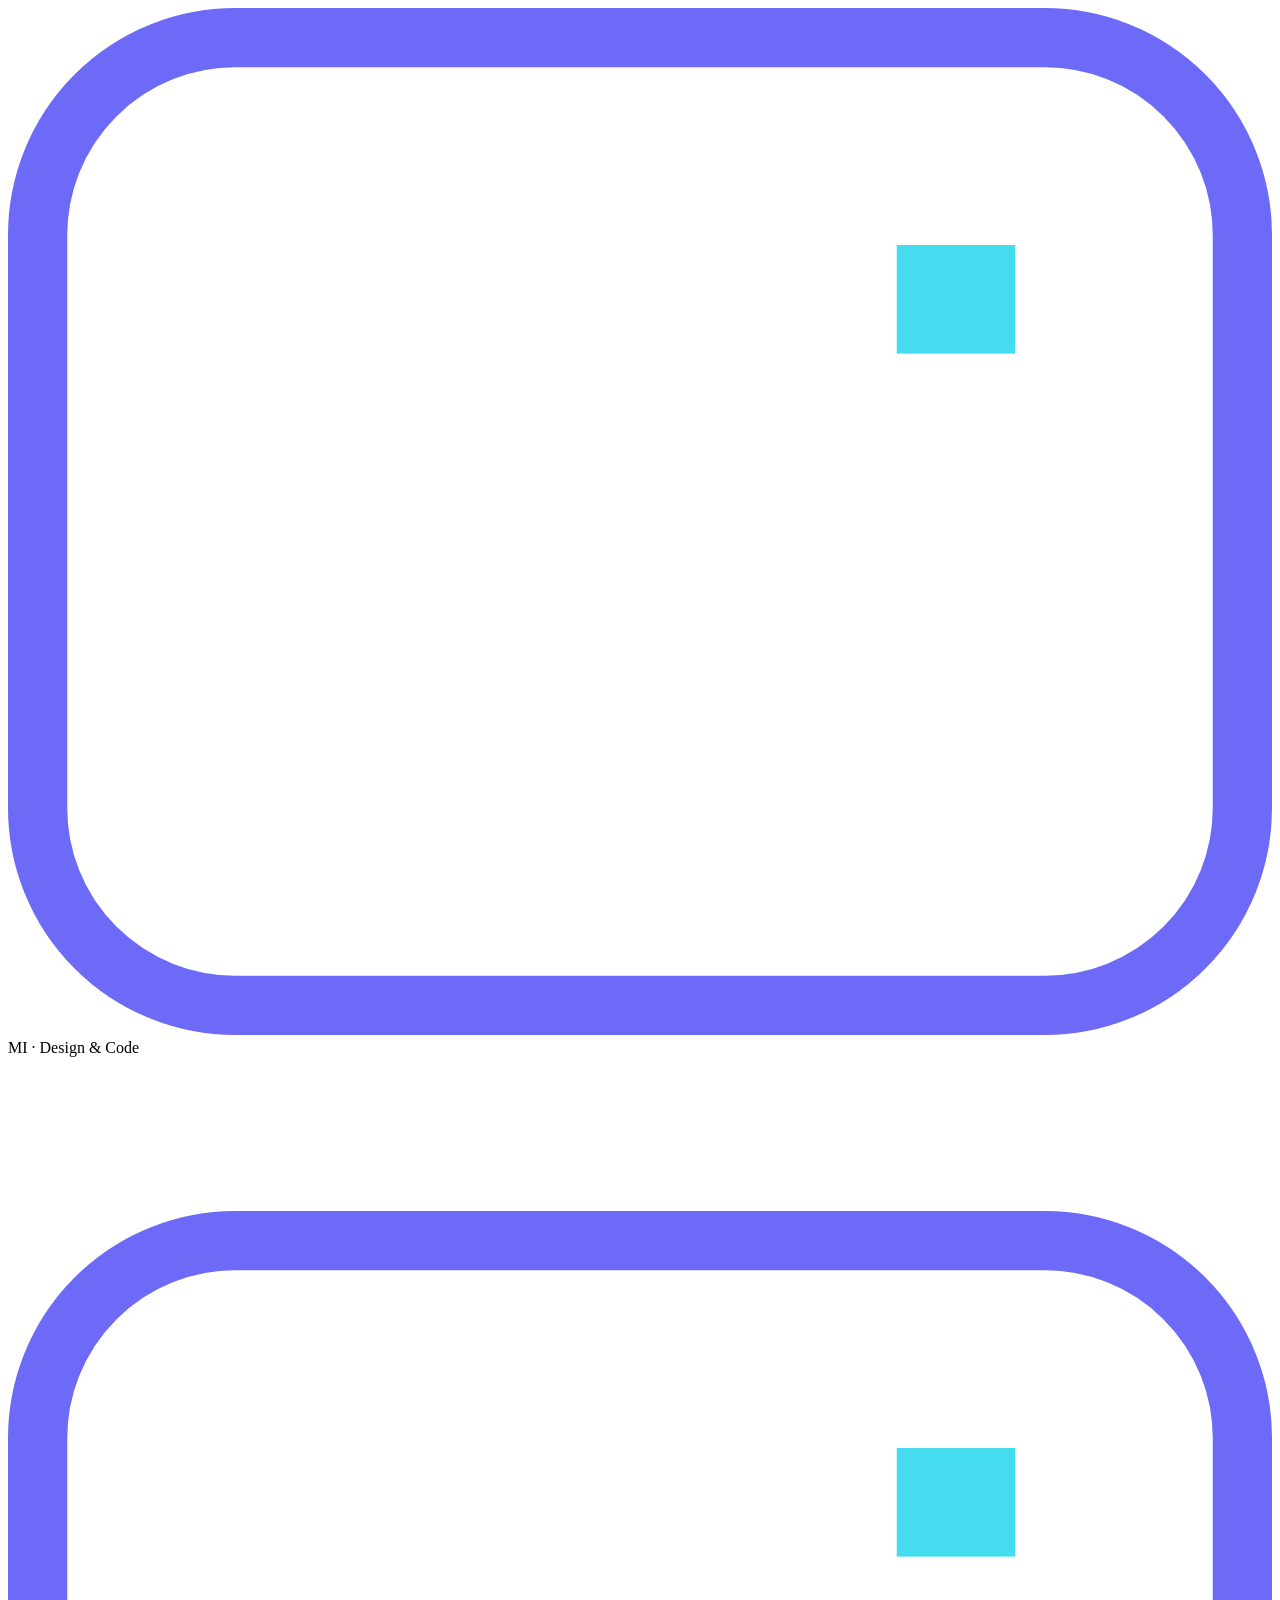
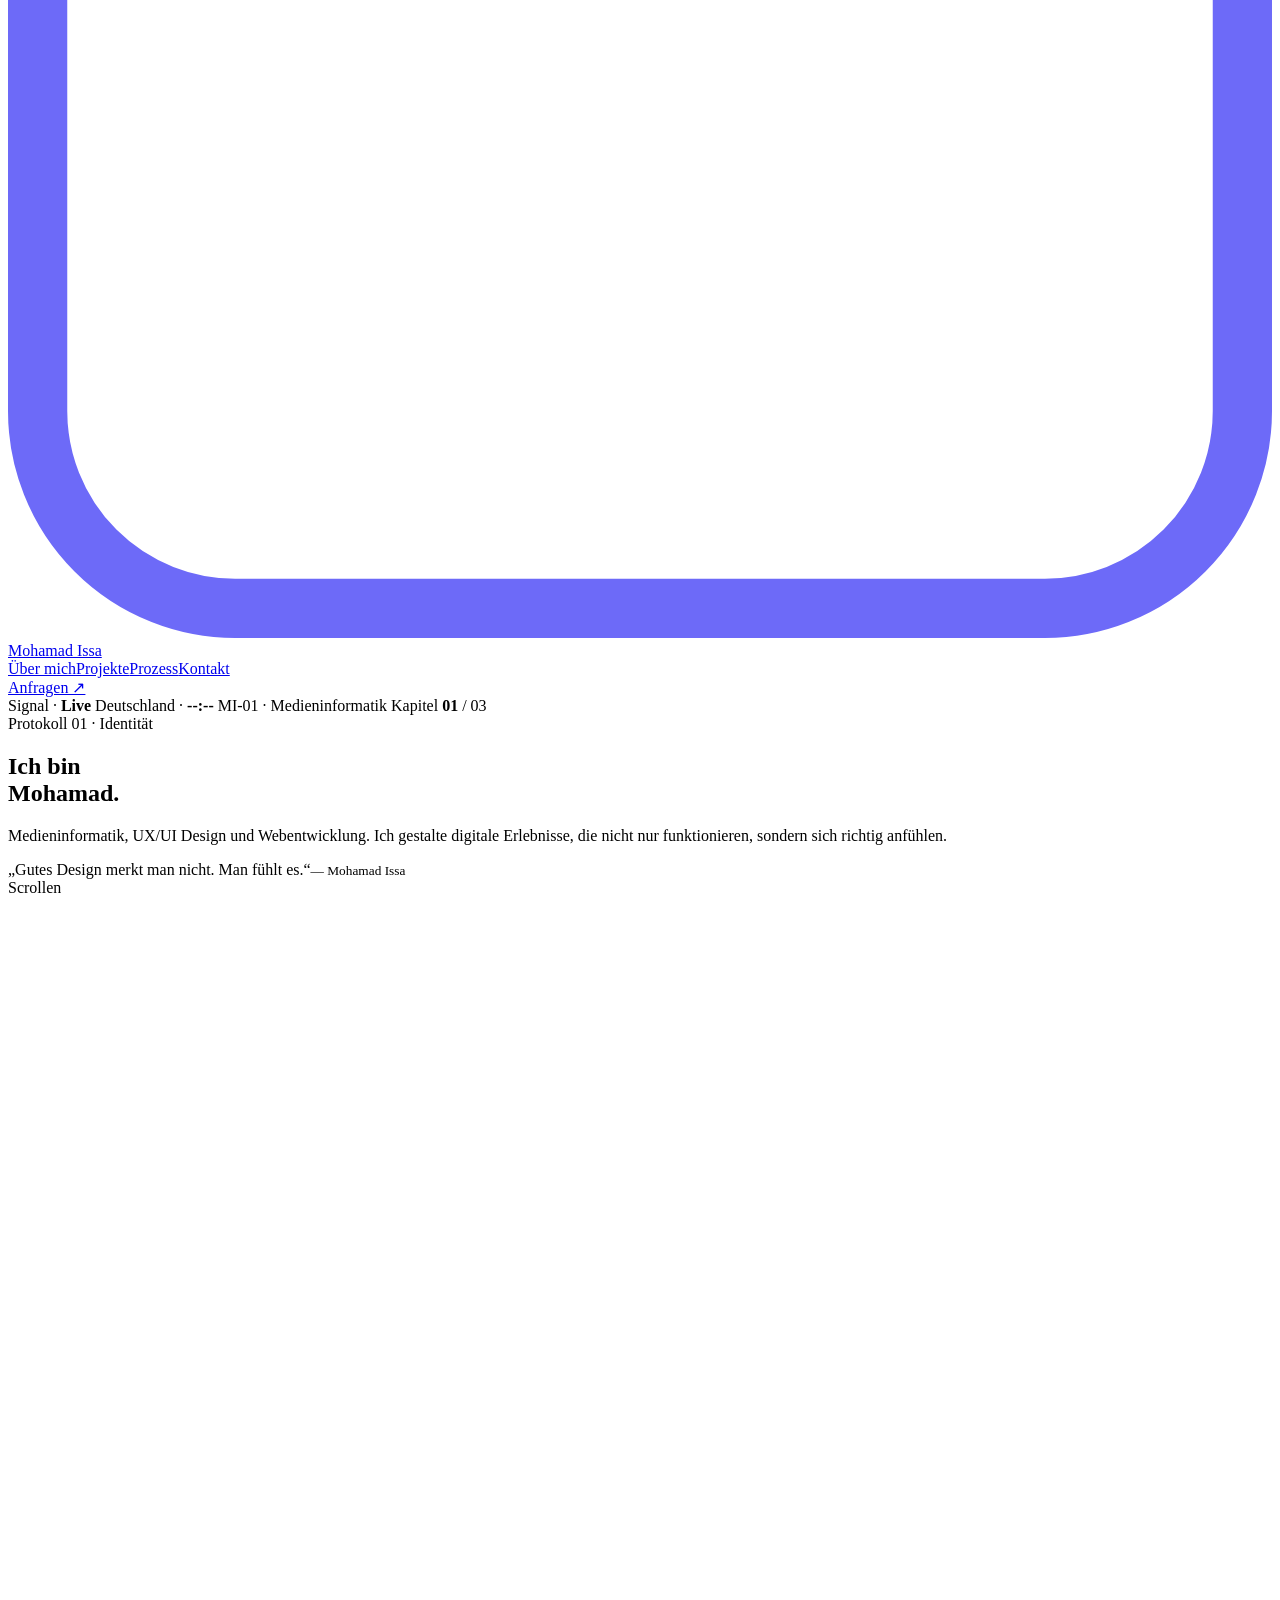
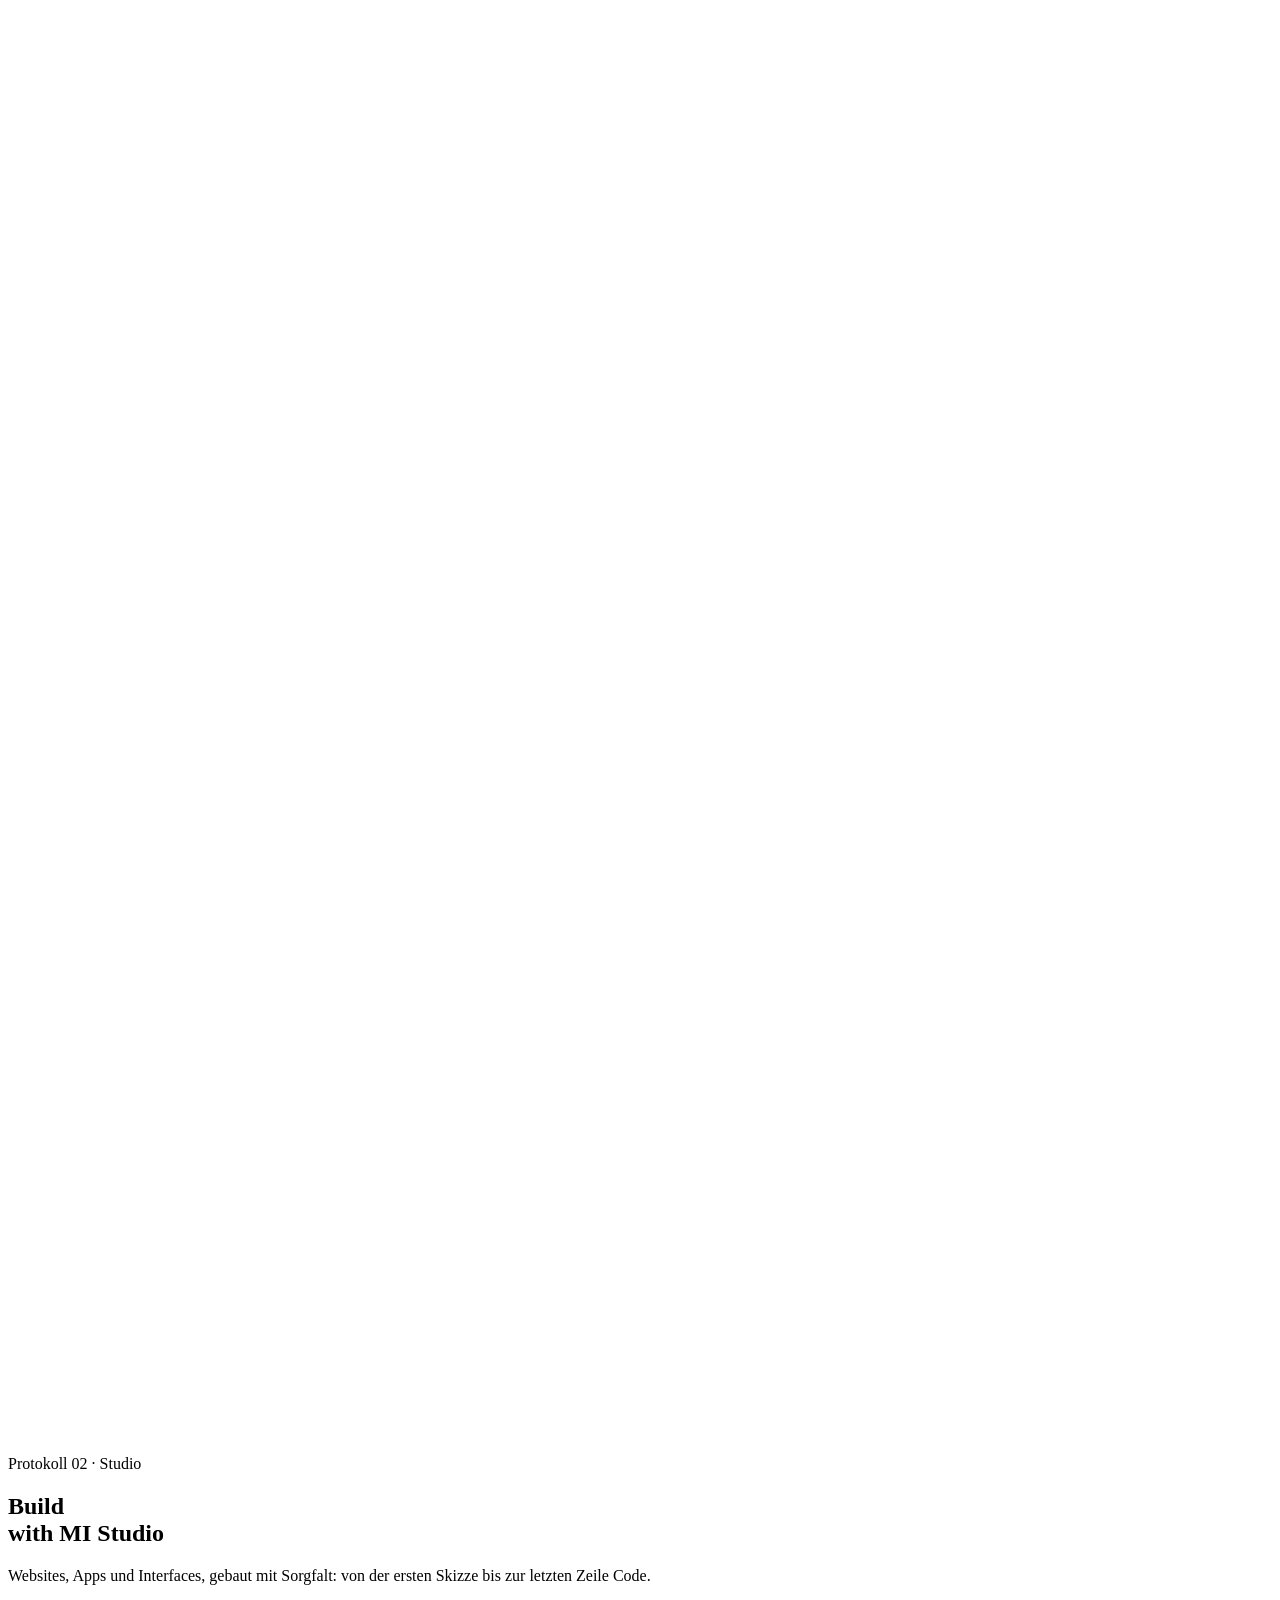
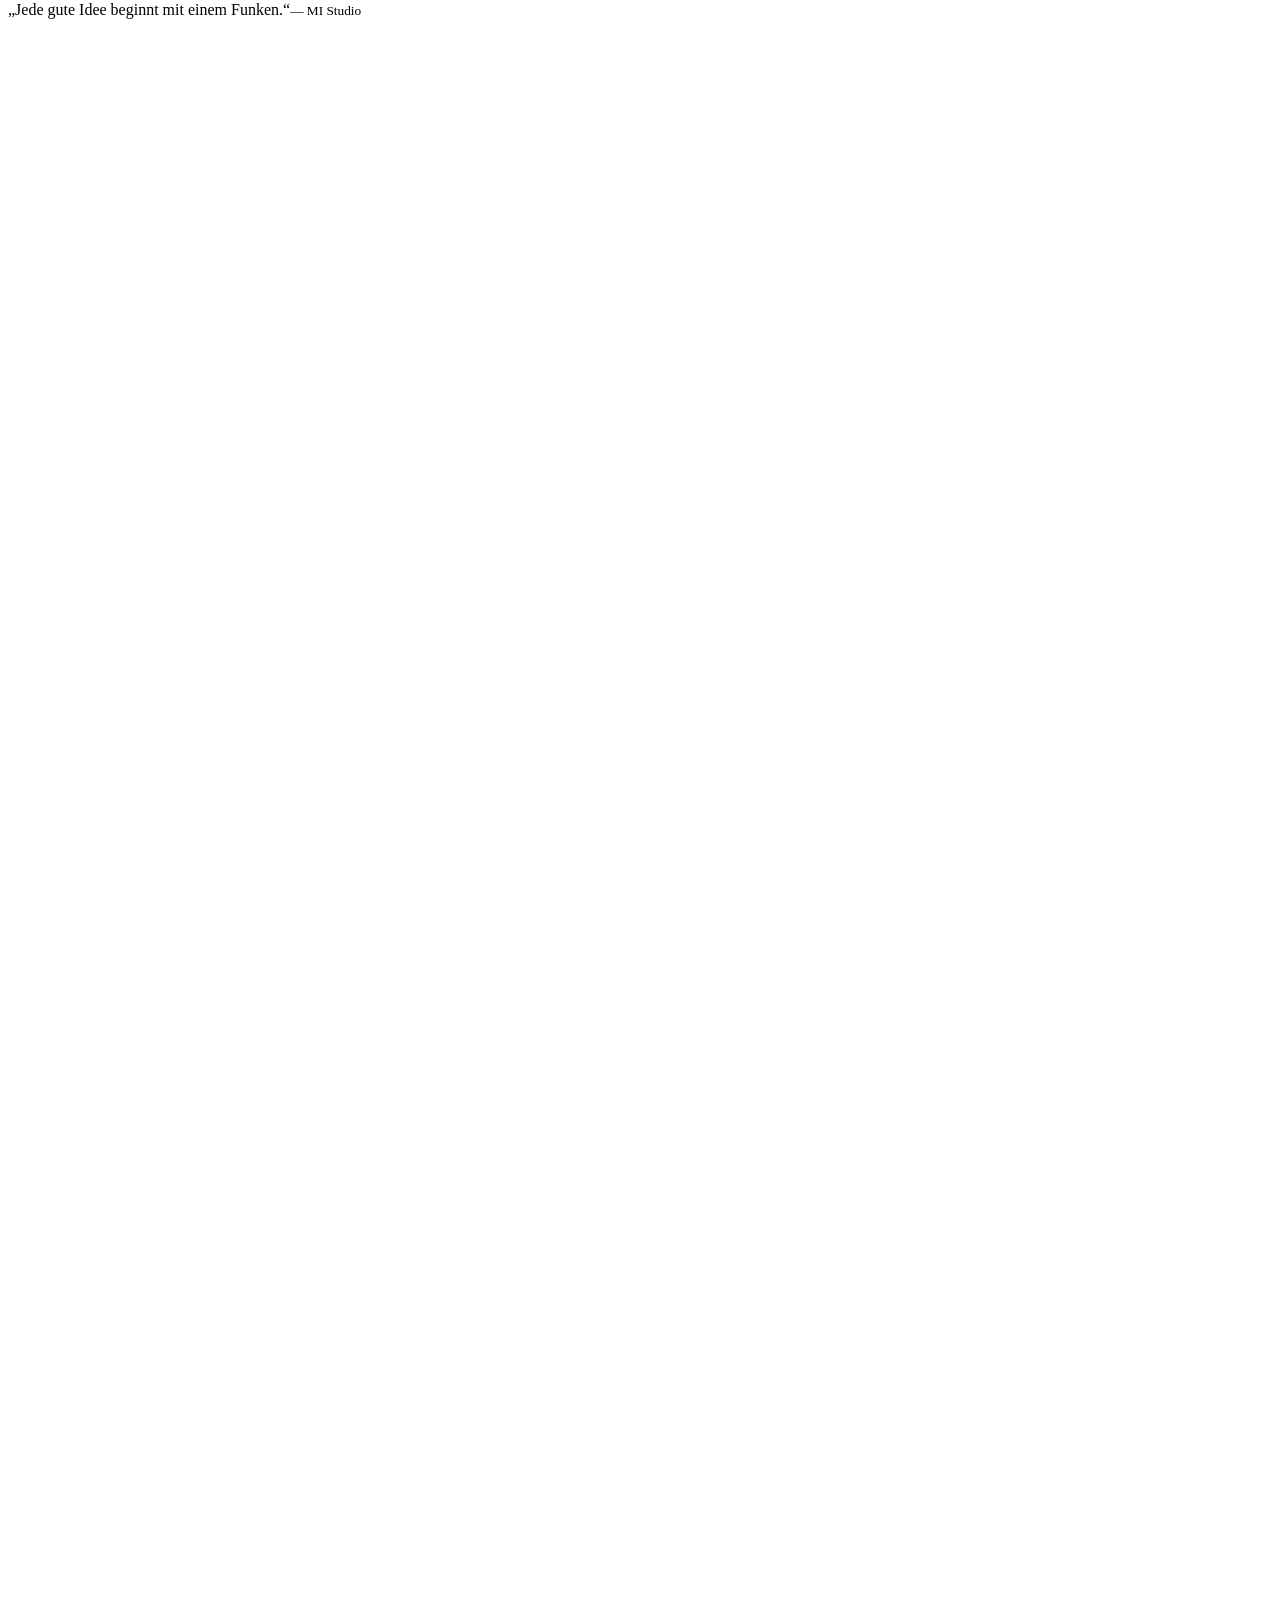
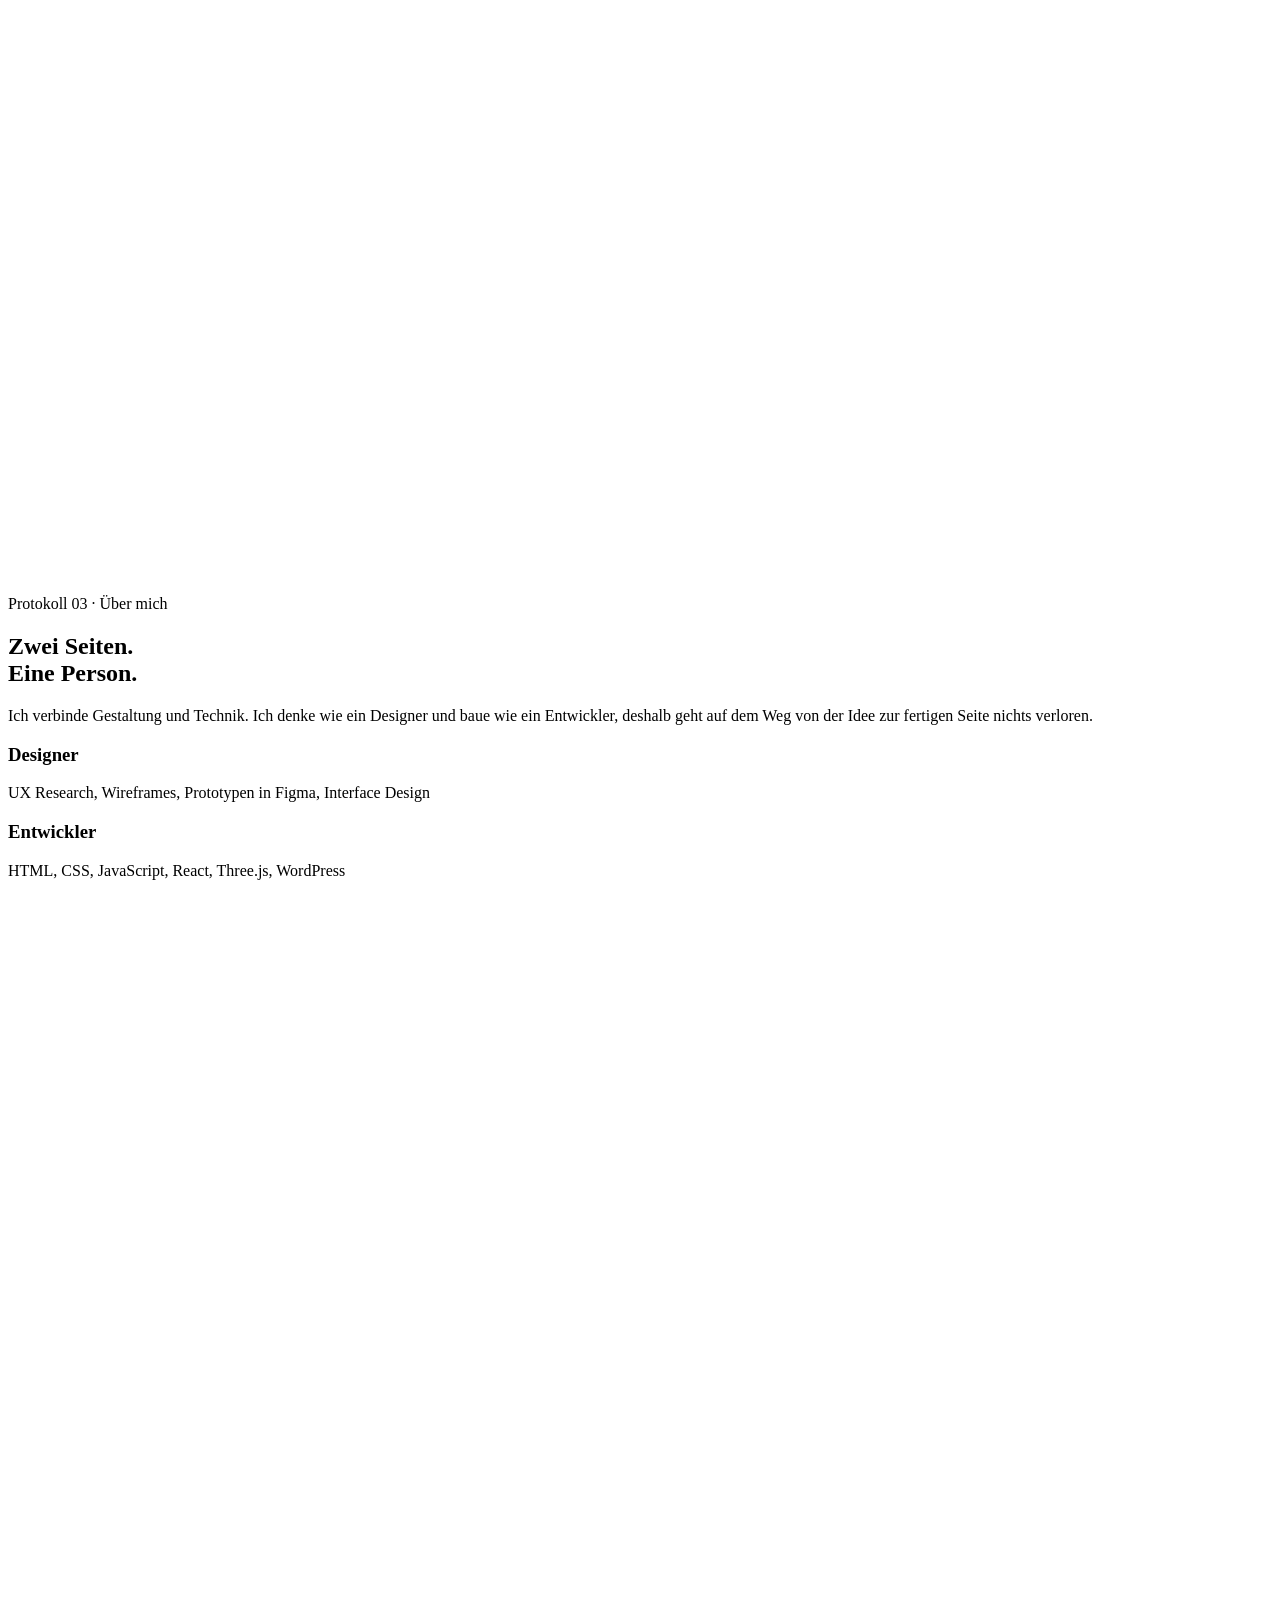
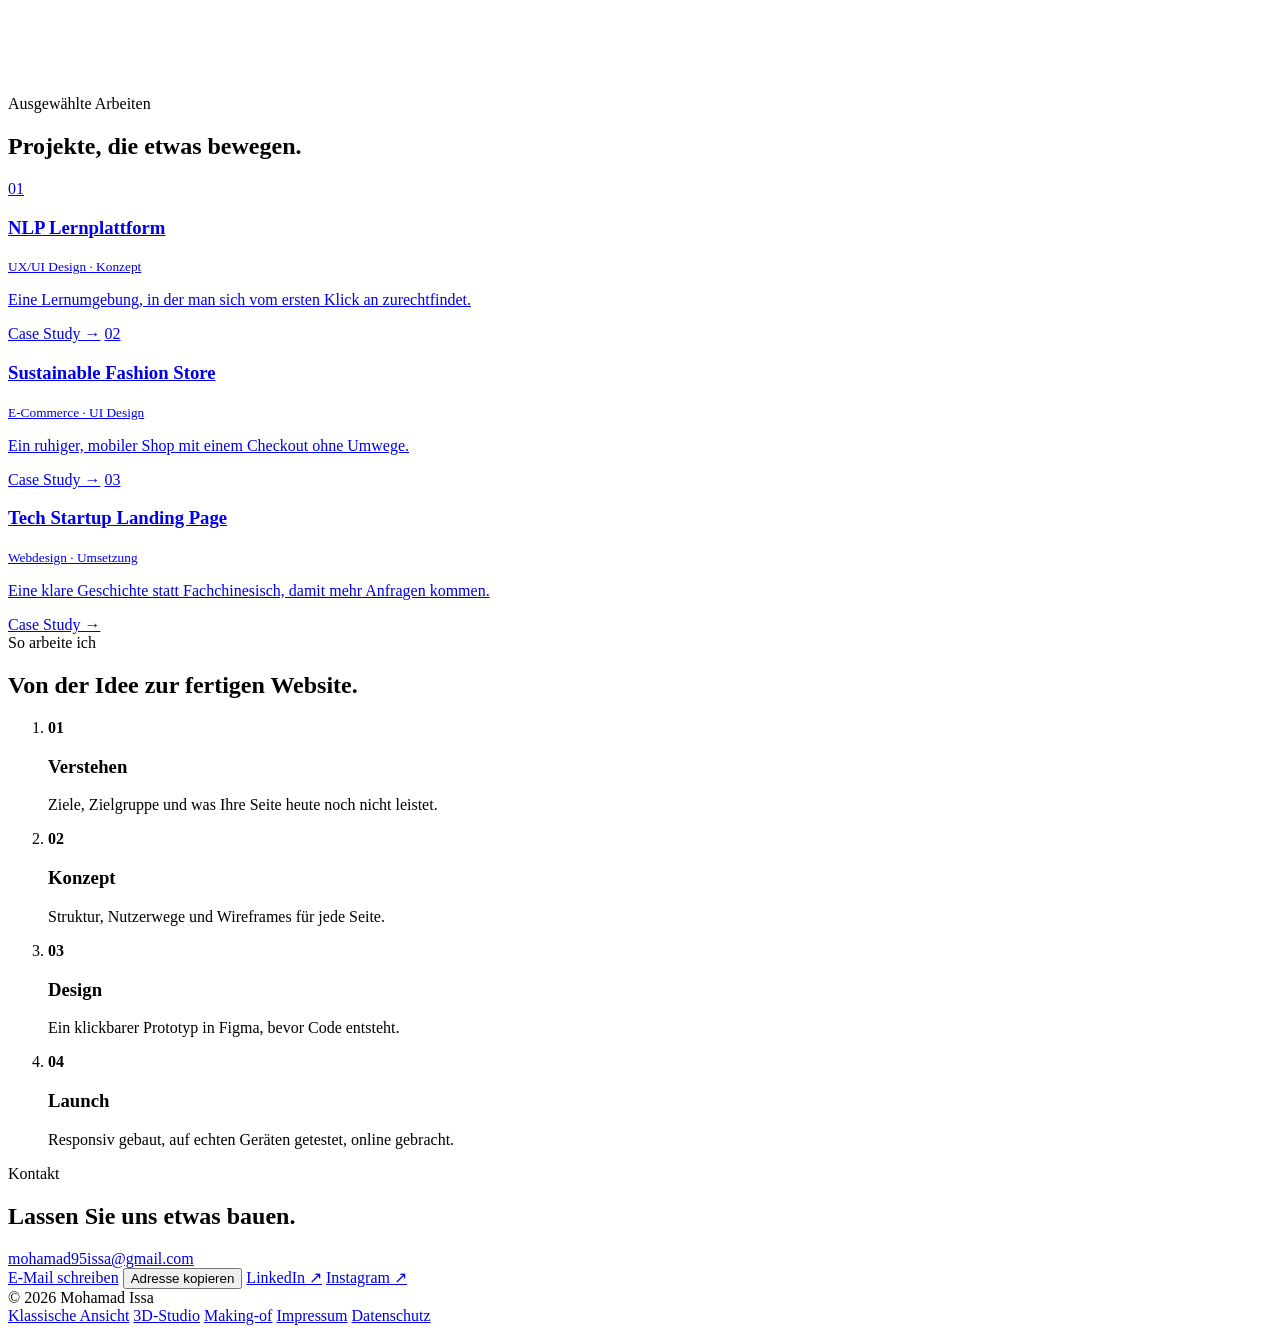
==== index.html @ e55bd5ec "seite neu" ====
<!DOCTYPE html>
<html lang="de">
<head>
    <meta charset="UTF-8">
    <meta name="viewport" content="width=device-width, initial-scale=1.0, viewport-fit=cover">
    <meta name="description" content="Mohamad Issa – Medieninformatik, UX/UI Design und Webentwicklung. Designer und Entwickler in einer Person.">
    <meta property="og:title" content="Mohamad Issa | Design & Code">
    <meta property="og:description" content="Medieninformatik, UX/UI Design und Webentwicklung.">
    <meta property="og:image" content="img/preview.jpg">
    <title>Mohamad Issa | Design & Code</title>
    <link rel="stylesheet" href="fonts/fonts.css">
    <link rel="stylesheet" href="cine.css">
</head>
<body>
<div id="loader" role="status" aria-label="Seite wird geladen">
  <svg viewBox="0 0 64 52" aria-hidden="true"><rect class="ld-f" x="1.5" y="1.5" width="61" height="49" rx="10" fill="none" stroke="#6d6af8" stroke-width="3"/><g class="ld-p"><path d="M12 40V12h6l8 11 8-11h6v28h-6V22l-8 10.5L18 22v18z" fill="#fff"/><rect x="45" y="20" width="6" height="20" fill="#fff"/><rect x="45" y="12" width="6" height="5.5" fill="#45dcf0"/></g></svg>
  <span>MI · Design &amp; Code</span>
</div>

<canvas id="stage" aria-hidden="true"></canvas>
<div class="grain" aria-hidden="true"></div>

<header class="top gutter">
  <a class="brand" href="#start" aria-label="Mohamad Issa, nach oben"><svg viewBox="0 0 64 52" aria-hidden="true"><rect x="1.5" y="1.5" width="61" height="49" rx="10" fill="none" stroke="#6d6af8" stroke-width="3"/><path d="M12 40V12h6l8 11 8-11h6v28h-6V22l-8 10.5L18 22v18z" fill="#fff"/><rect x="45" y="20" width="6" height="20" fill="#fff"/><rect x="45" y="12" width="6" height="5.5" fill="#45dcf0"/></svg><i></i>Mohamad Issa</a>
  <nav aria-label="Hauptnavigation">
    <a href="#dual">Über mich</a><a href="#projekte">Projekte</a><a href="#prozess">Prozess</a><a href="#kontakt">Kontakt</a>
  </nav>
  <a class="cta" href="#kontakt">Anfragen ↗</a>
</header>

<div class="hud" aria-hidden="true">
  <span class="c tl"></span><span class="c tr"></span><span class="c bl"></span><span class="c br"></span>
  <span class="lab l1"><span class="dot"></span>Signal · <b>Live</b></span>
  <span class="lab l2">Deutschland · <b id="clock">--:--</b></span>
  <span class="lab l3">MI-01 · Medieninformatik</span>
  <span class="lab l4">Kapitel <b id="chap">01</b> / 03</span>
  <div class="rail"><i id="railBar"></i></div>
</div>

<main id="start">
  <section class="scene gutter" id="sc1" data-scene="0" style="height:260vh">
    <div class="pin">
      <div class="inner">
        <div class="reveal" data-in="0">
          <div class="kick">Protokoll 01 · Identität</div>
          <h1 class="big">Ich bin<br><span class="acc">Mohamad.</span></h1>
          <p class="sub">Medieninformatik, UX/UI Design und Webentwicklung. Ich gestalte digitale Erlebnisse, die nicht nur funktionieren, sondern sich richtig anfühlen.</p>
        </div>
        <div class="quote reveal" data-in=".35">„Gutes Design merkt man nicht. Man fühlt es.“<small>— Mohamad Issa</small></div>
      </div>
      <div class="hint" id="hint">Scrollen<i></i></div>
    </div>
  </section>

  <section class="scene gutter" id="sc2" data-scene="1" style="height:260vh">
    <div class="pin">
      <div class="inner">
        <div class="reveal" data-in=".15">
          <div class="kick">Protokoll 02 · Studio</div>
          <h2 class="big">Build<br>with <span class="ind">MI&nbsp;Studio</span></h2>
          <p class="sub">Websites, Apps und Interfaces, gebaut mit Sorgfalt: von der ersten Skizze bis zur letzten Zeile Code.</p>
        </div>
        <div class="quote reveal" data-in=".55">„Jede gute Idee beginnt mit einem Funken.“<small>— MI Studio</small></div>
      </div>
    </div>
  </section>

  <section class="scene dual gutter" id="dual" data-scene="2" style="height:300vh">
    <div class="pin">
      <div class="inner">
        <div class="txt reveal" data-in=".1">
          <div class="kick">Protokoll 03 · Über mich</div>
          <h2 class="big">Zwei Seiten.<br><span class="acc">Eine Person.</span></h2>
          <p class="sub">Ich verbinde Gestaltung und Technik. Ich denke wie ein Designer und baue wie ein Entwickler, deshalb geht auf dem Weg von der Idee zur fertigen Seite nichts verloren.</p>
          <div class="sides">
            <div><h3 class="d">Designer</h3><p>UX Research, Wireframes, Prototypen in Figma, Interface Design</p></div>
            <div><h3 class="c">Entwickler</h3><p>HTML, CSS, JavaScript, React, Three.js, WordPress</p></div>
          </div>
        </div>
      </div>
    </div>
  </section>

  <div class="solid gutter">
    <section class="block" id="projekte">
      <div class="label">Ausgewählte Arbeiten</div>
      <h2 class="h2">Projekte, die <span class="acc">etwas bewegen.</span></h2>
      <div class="projects">
        <a class="proj" href="projekte/nlp-lernplattform.html"><span class="n">01</span><div><h3>NLP Lernplattform</h3><small>UX/UI Design · Konzept</small></div><p>Eine Lernumgebung, in der man sich vom ersten Klick an zurechtfindet.</p><span class="go">Case Study →</span></a>
        <a class="proj" href="projekte/fashion-store.html"><span class="n">02</span><div><h3>Sustainable Fashion Store</h3><small>E-Commerce · UI Design</small></div><p>Ein ruhiger, mobiler Shop mit einem Checkout ohne Umwege.</p><span class="go">Case Study →</span></a>
        <a class="proj" href="projekte/startup-landing.html"><span class="n">03</span><div><h3>Tech Startup Landing Page</h3><small>Webdesign · Umsetzung</small></div><p>Eine klare Geschichte statt Fachchinesisch, damit mehr Anfragen kommen.</p><span class="go">Case Study →</span></a>
      </div>
    </section>

    <section class="block" id="prozess" style="padding-top:0">
      <div class="label">So arbeite ich</div>
      <h2 class="h2">Von der Idee zur <span class="acc">fertigen Website.</span></h2>
      <ol class="steps">
        <li><b>01</b><h3>Verstehen</h3><p>Ziele, Zielgruppe und was Ihre Seite heute noch nicht leistet.</p></li>
        <li><b>02</b><h3>Konzept</h3><p>Struktur, Nutzerwege und Wireframes für jede Seite.</p></li>
        <li><b>03</b><h3>Design</h3><p>Ein klickbarer Prototyp in Figma, bevor Code entsteht.</p></li>
        <li><b>04</b><h3>Launch</h3><p>Responsiv gebaut, auf echten Geräten getestet, online gebracht.</p></li>
      </ol>
    </section>

    <section class="block contact" id="kontakt" style="padding-top:0">
      <div class="label">Kontakt</div>
      <h2 class="h2">Lassen Sie uns etwas <span class="acc">bauen.</span></h2>
      <a class="mail" href="mailto:mohamad95issa@gmail.com?subject=Projektanfrage">mohamad95issa@gmail.com</a>
      <div class="btns">
        <a class="btn solid" href="mailto:mohamad95issa@gmail.com?subject=Projektanfrage">E-Mail schreiben</a>
        <button class="btn" type="button" id="copy">Adresse kopieren</button>
        <a class="btn" href="https://linkedin.com/in/mohamad-issa-35660a3a6/" target="_blank" rel="noopener noreferrer">LinkedIn ↗</a>
        <a class="btn" href="https://instagram.com/mudy_iss/" target="_blank" rel="noopener noreferrer">Instagram ↗</a>
      </div>
    </section>

    <footer>
      <span>© 2026 Mohamad Issa</span>
      <nav aria-label="Weitere Seiten">
        <a href="website.html">Klassische Ansicht</a>
        <a href="studio.html">3D-Studio</a>
        <a href="making-of.html">Making-of</a>
        <a href="impressum.html">Impressum</a>
        <a href="datenschutz.html">Datenschutz</a>
      </nav>
    </footer>
  </div>
</main>

<script src="cine.js"></script>
</body>
</html>
---- fonts/fonts.css ----
/* Selbst gehostete Schriften (keine Verbindung zu Google, DSGVO-freundlich) */
@font-face{font-family:'Inter';font-style:normal;font-weight:300;font-display:swap;src:url(inter-latin-300-normal.woff2) format('woff2')}
@font-face{font-family:'Inter';font-style:normal;font-weight:400;font-display:swap;src:url(inter-latin-400-normal.woff2) format('woff2')}
@font-face{font-family:'Inter';font-style:normal;font-weight:500;font-display:swap;src:url(inter-latin-500-normal.woff2) format('woff2')}
@font-face{font-family:'Inter';font-style:normal;font-weight:600;font-display:swap;src:url(inter-latin-600-normal.woff2) format('woff2')}
@font-face{font-family:'Inter';font-style:normal;font-weight:700;font-display:swap;src:url(inter-latin-700-normal.woff2) format('woff2')}
@font-face{font-family:'Inter';font-style:normal;font-weight:800;font-display:swap;src:url(inter-latin-800-normal.woff2) format('woff2')}
@font-face{font-family:'Inter';font-style:normal;font-weight:900;font-display:swap;src:url(inter-latin-900-normal.woff2) format('woff2')}
@font-face{font-family:'Playfair Display';font-style:normal;font-weight:600;font-display:swap;src:url(playfair-display-latin-600-normal.woff2) format('woff2')}
@font-face{font-family:'Playfair Display';font-style:normal;font-weight:700;font-display:swap;src:url(playfair-display-latin-700-normal.woff2) format('woff2')}
@font-face{font-family:'Playfair Display';font-style:normal;font-weight:800;font-display:swap;src:url(playfair-display-latin-800-normal.woff2) format('woff2')}
@font-face{font-family:'Playfair Display';font-style:normal;font-weight:900;font-display:swap;src:url(playfair-display-latin-900-normal.woff2) format('woff2')}
@font-face{font-family:'Space Grotesk';font-style:normal;font-weight:300;font-display:swap;src:url(space-grotesk-latin-300-normal.woff2) format('woff2')}
@font-face{font-family:'Space Grotesk';font-style:normal;font-weight:400;font-display:swap;src:url(space-grotesk-latin-400-normal.woff2) format('woff2')}
@font-face{font-family:'Space Grotesk';font-style:normal;font-weight:500;font-display:swap;src:url(space-grotesk-latin-500-normal.woff2) format('woff2')}
@font-face{font-family:'Space Grotesk';font-style:normal;font-weight:600;font-display:swap;src:url(space-grotesk-latin-600-normal.woff2) format('woff2')}
@font-face{font-family:'Space Grotesk';font-style:normal;font-weight:700;font-display:swap;src:url(space-grotesk-latin-700-normal.woff2) format('woff2')}
@font-face{font-family:'Figtree';font-style:normal;font-weight:400;font-display:swap;src:url(figtree-latin-400-normal.woff2) format('woff2')}
@font-face{font-family:'Figtree';font-style:normal;font-weight:500;font-display:swap;src:url(figtree-latin-500-normal.woff2) format('woff2')}
@font-face{font-family:'Figtree';font-style:normal;font-weight:600;font-display:swap;src:url(figtree-latin-600-normal.woff2) format('woff2')}
@font-face{font-family:'Figtree';font-style:normal;font-weight:700;font-display:swap;src:url(figtree-latin-700-normal.woff2) format('woff2')}
@font-face{font-family:'JetBrains Mono';font-style:normal;font-weight:400;font-display:swap;src:url(jetbrains-mono-latin-400-normal.woff2) format('woff2')}
@font-face{font-family:'JetBrains Mono';font-style:normal;font-weight:500;font-display:swap;src:url(jetbrains-mono-latin-500-normal.woff2) format('woff2')}
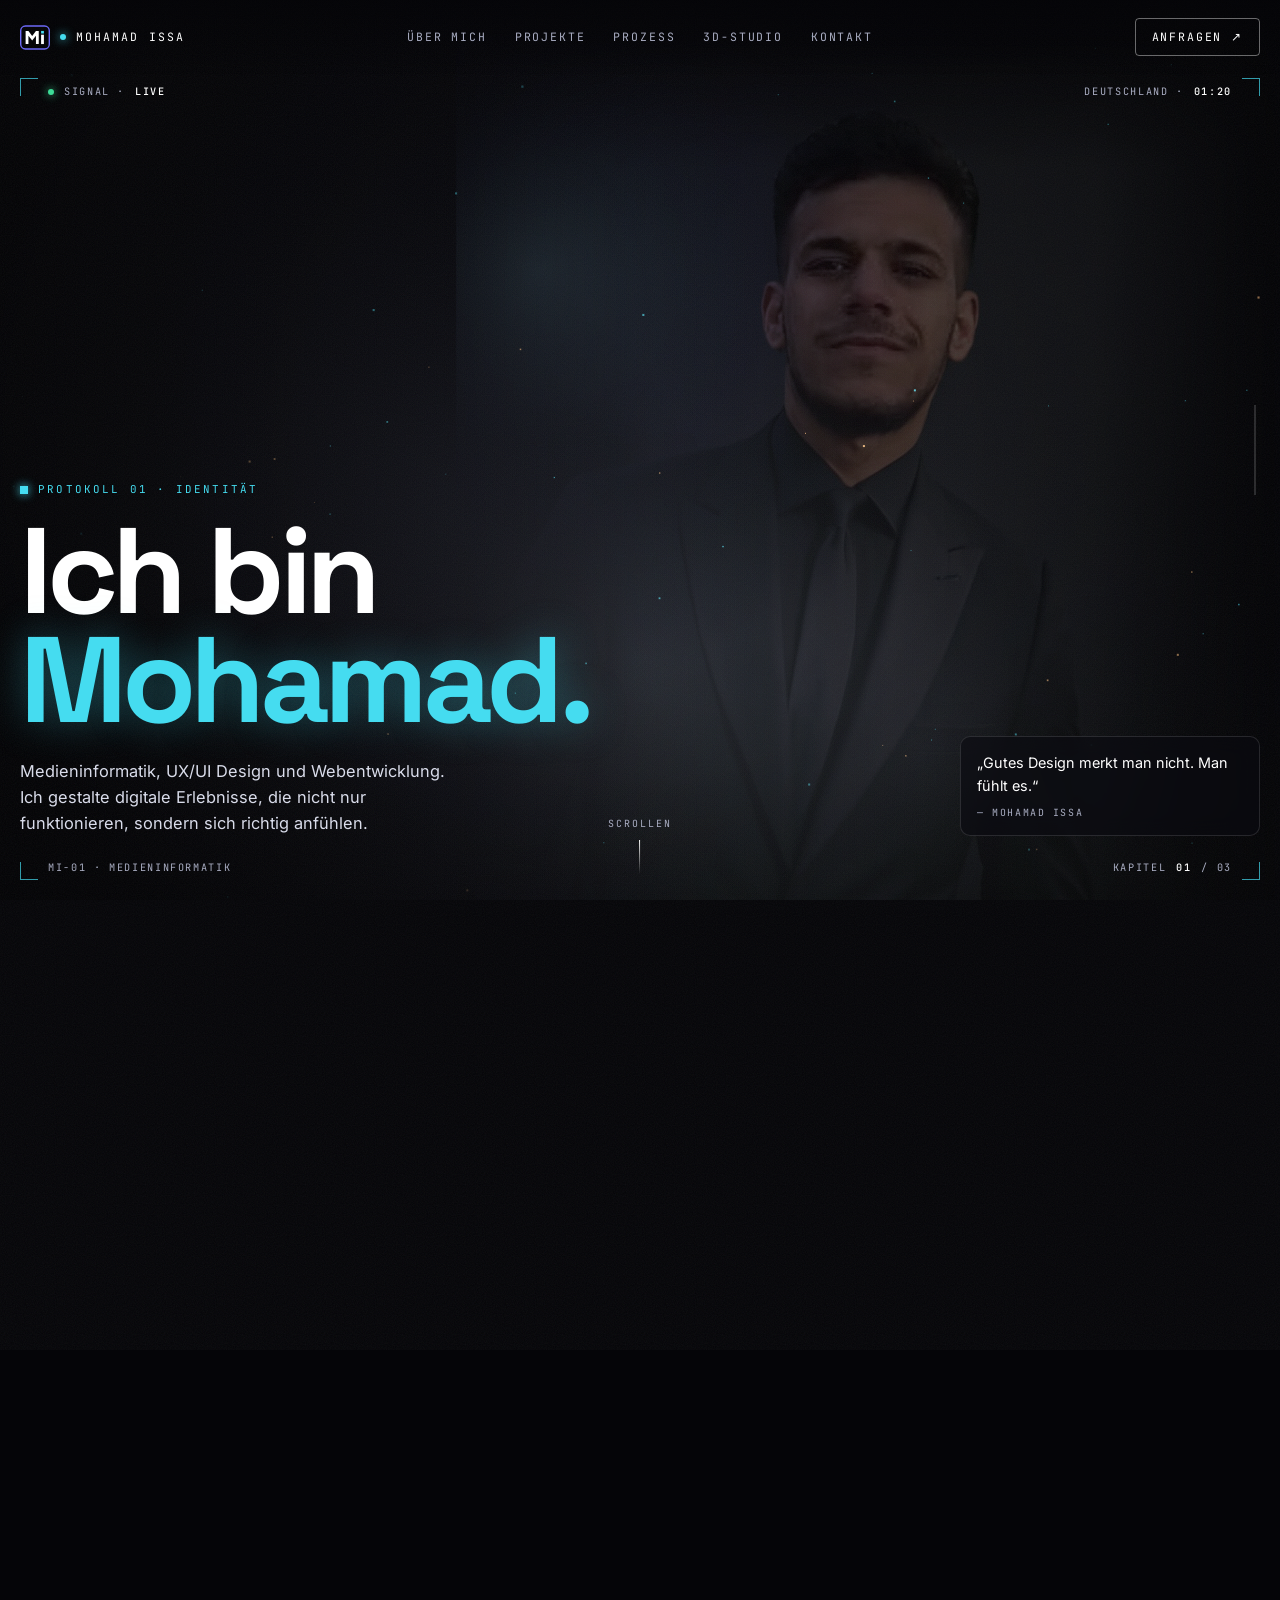
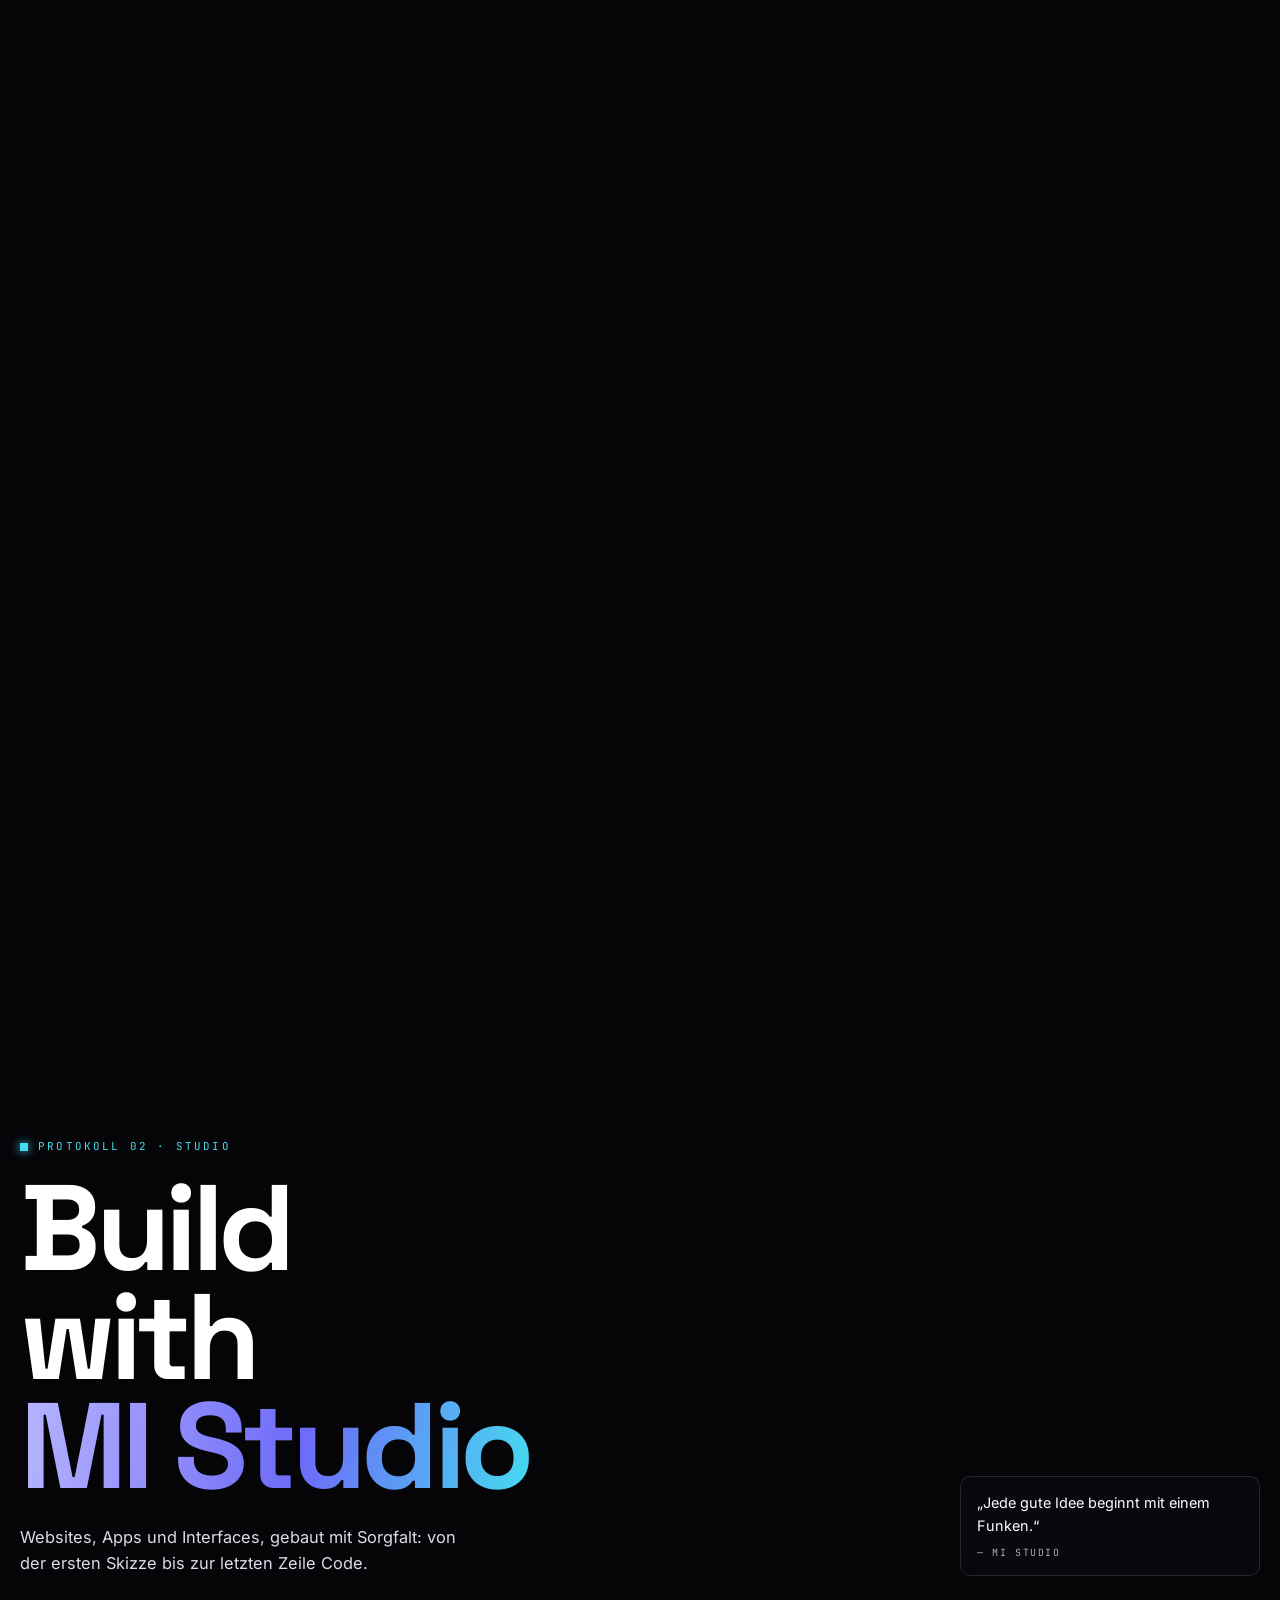
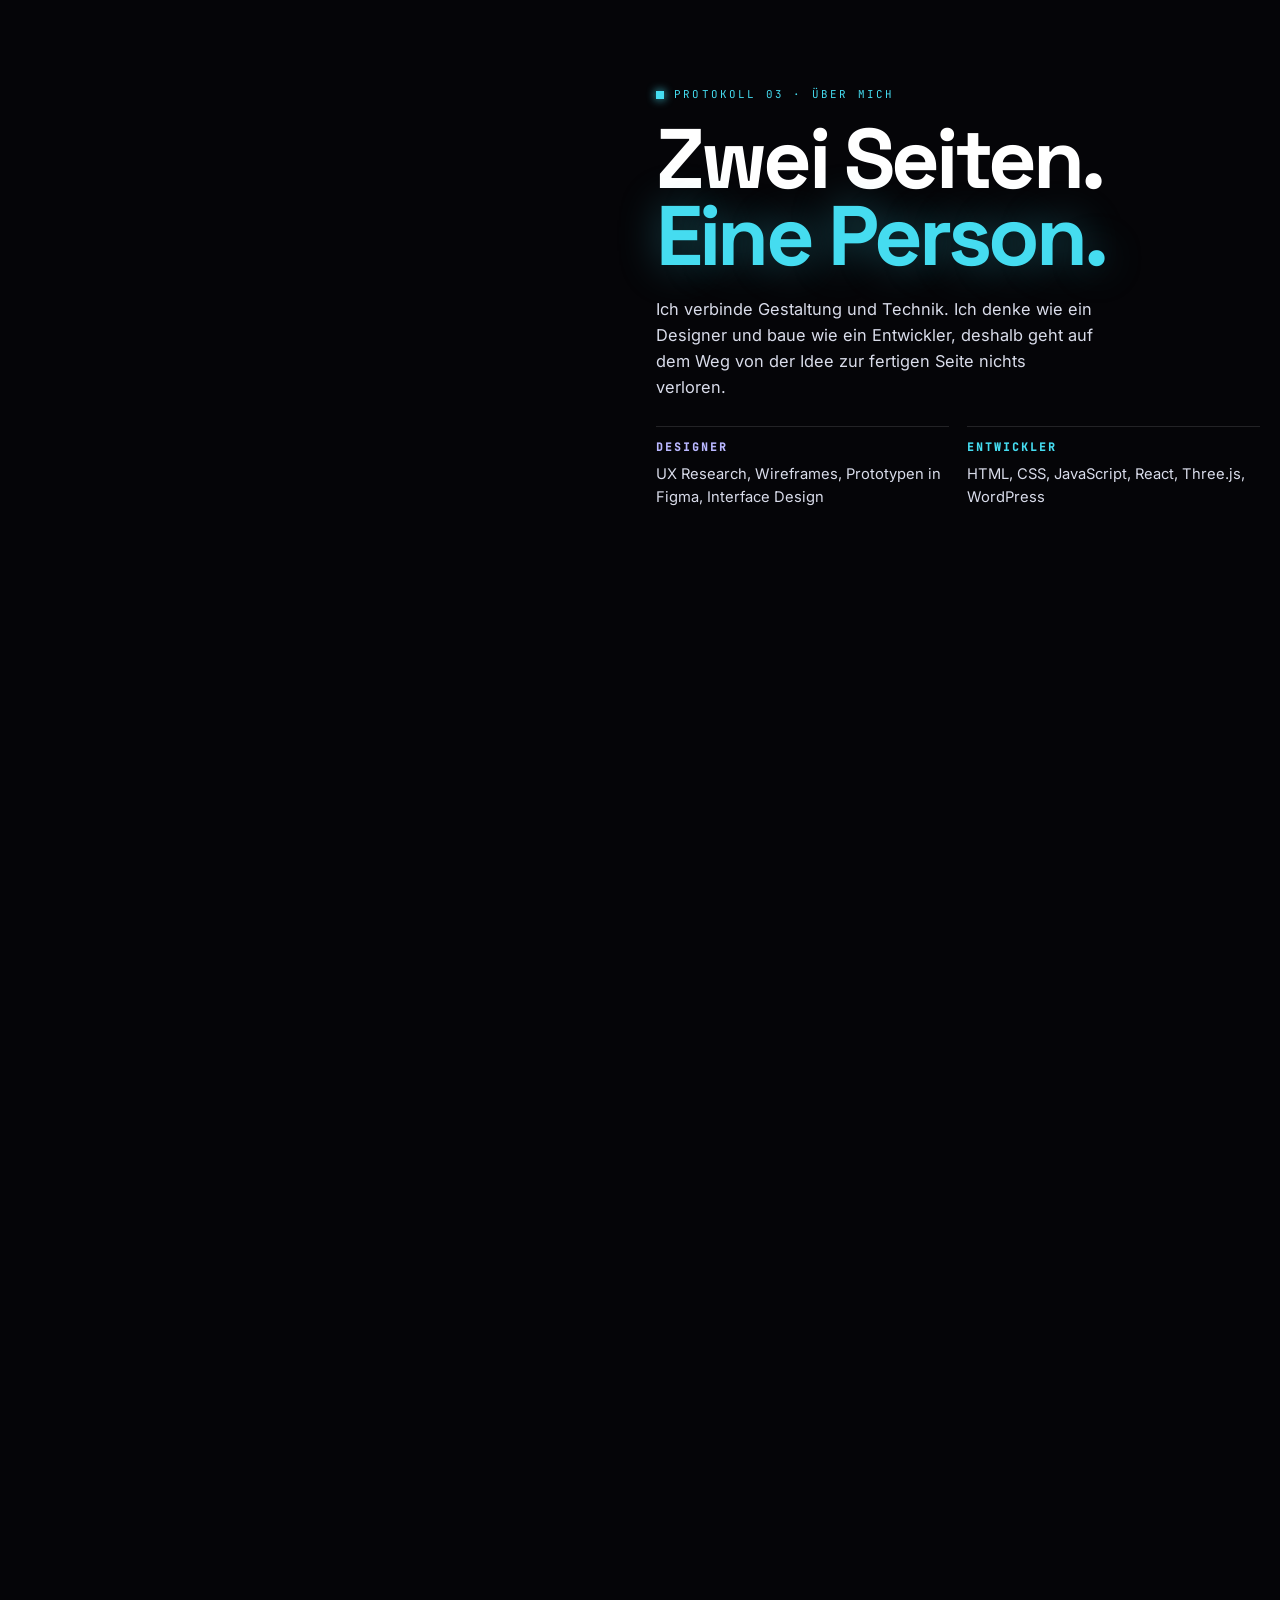
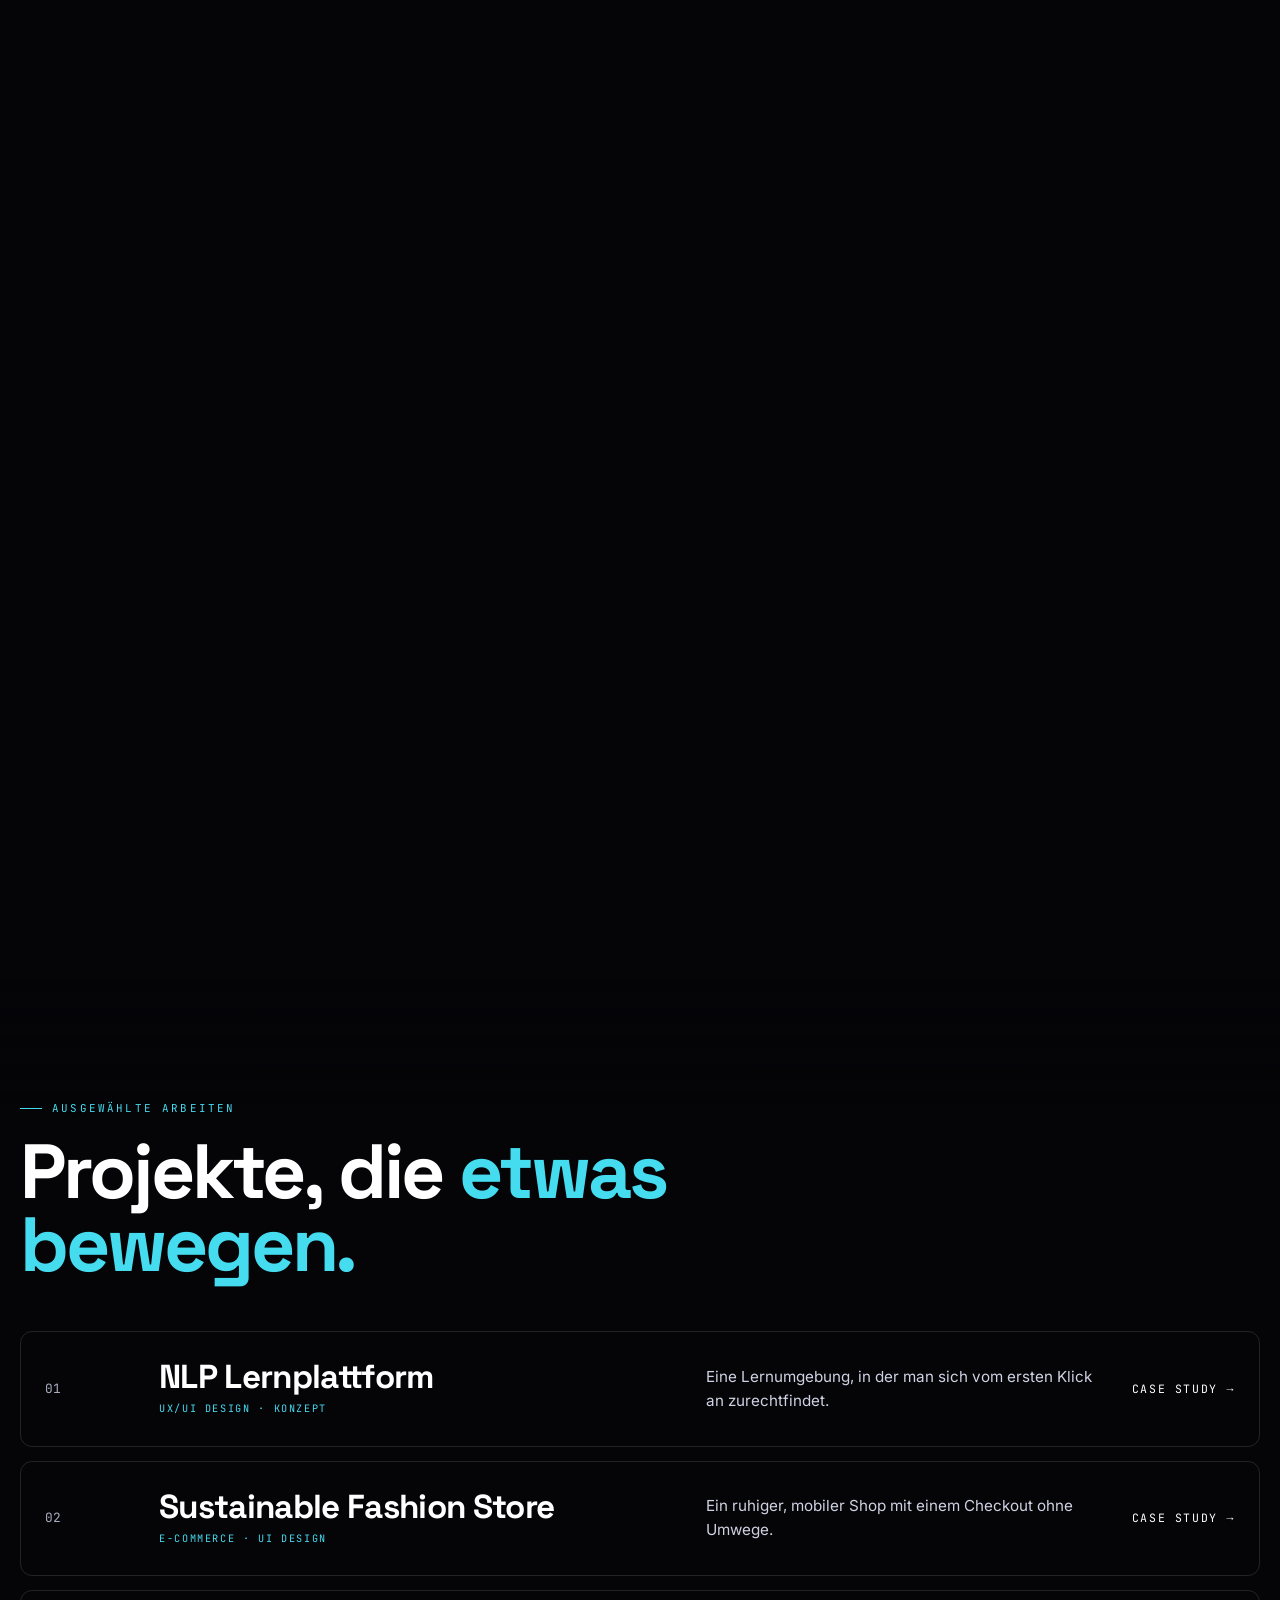
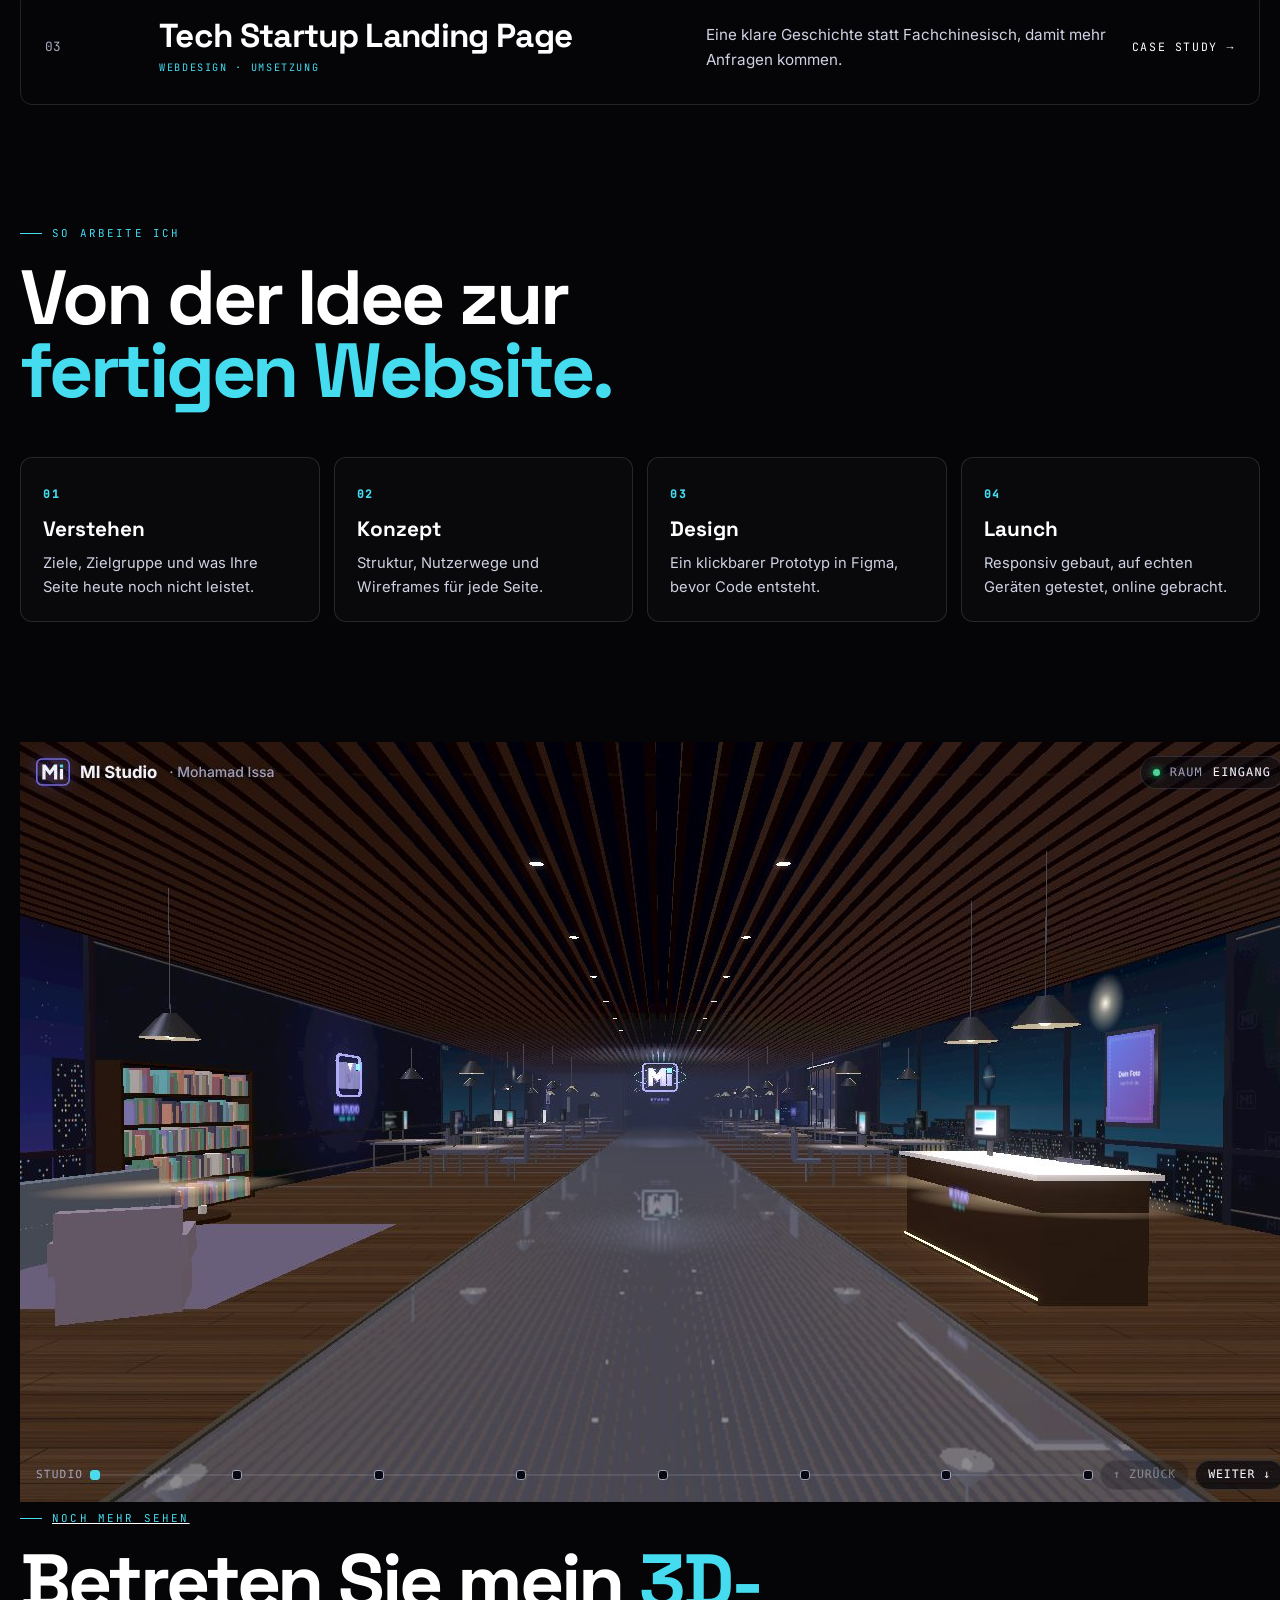
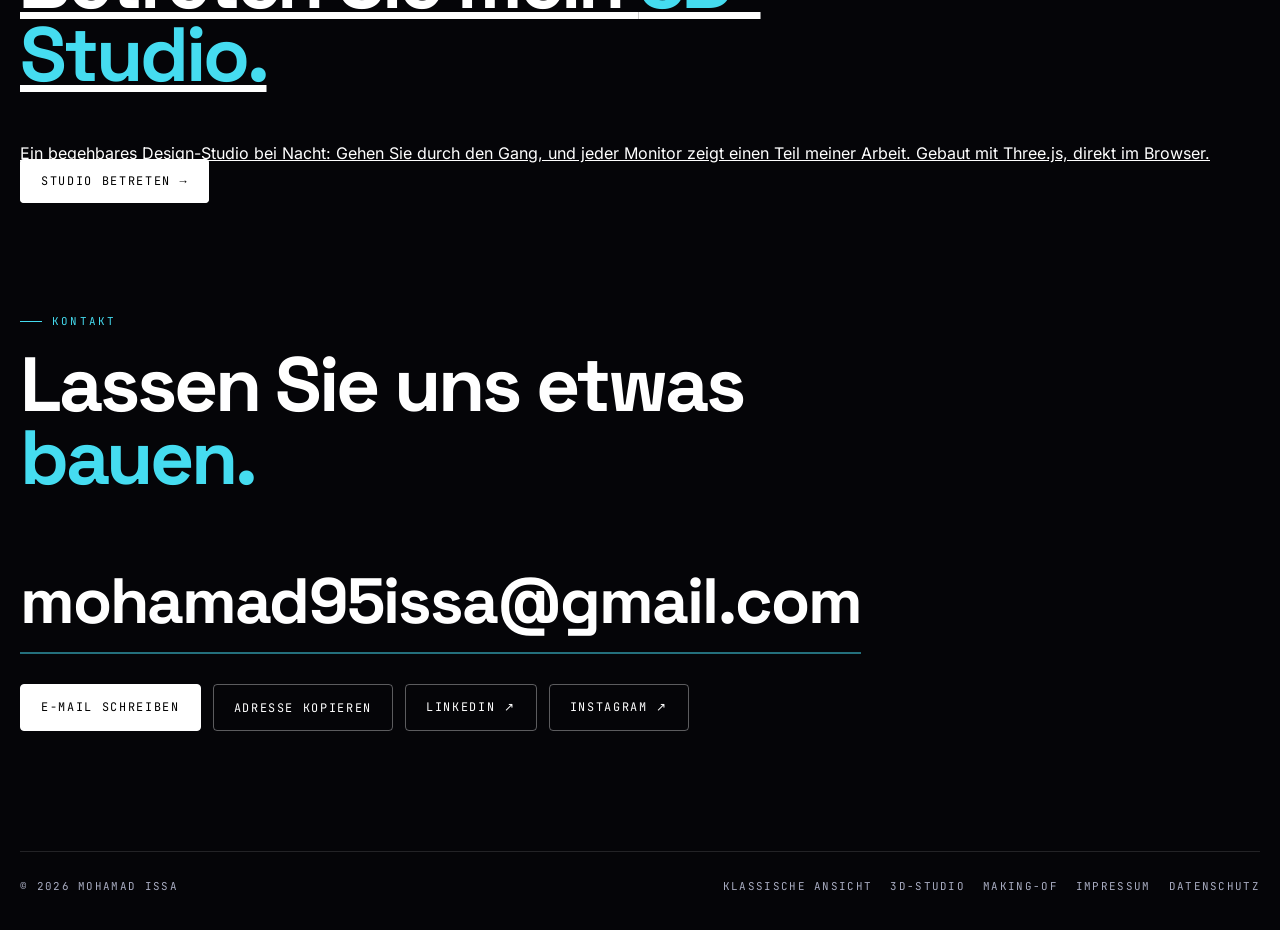
==== commit dfecfdac: "link" ====
--- a/index.html
+++ b/index.html
@@ -23,7 +23,7 @@
 <header class="top gutter">
   <a class="brand" href="#start" aria-label="Mohamad Issa, nach oben"><svg viewBox="0 0 64 52" aria-hidden="true"><rect x="1.5" y="1.5" width="61" height="49" rx="10" fill="none" stroke="#6d6af8" stroke-width="3"/><path d="M12 40V12h6l8 11 8-11h6v28h-6V22l-8 10.5L18 22v18z" fill="#fff"/><rect x="45" y="20" width="6" height="20" fill="#fff"/><rect x="45" y="12" width="6" height="5.5" fill="#45dcf0"/></svg><i></i>Mohamad Issa</a>
   <nav aria-label="Hauptnavigation">
-    <a href="#dual">Über mich</a><a href="#projekte">Projekte</a><a href="#prozess">Prozess</a><a href="#kontakt">Kontakt</a>
+    <a href="#dual">Über mich</a><a href="#projekte">Projekte</a><a href="#prozess">Prozess</a><a href="#studio">3D-Studio</a><a href="#kontakt">Kontakt</a>
   </nav>
   <a class="cta" href="#kontakt">Anfragen ↗</a>
 </header>
@@ -103,6 +103,18 @@
       </ol>
     </section>
 
+    <section class="block" id="studio" style="padding-top:0">
+      <a class="studio-card" href="studio.html">
+        <img src="img/studio-preview.jpg" alt="Blick in das 3D-Studio von Mohamad Issa: ein nächtliches Büro mit Monitoren und dem leuchtenden MI-Logo" loading="lazy">
+        <div class="studio-txt">
+          <div class="label">Noch mehr sehen</div>
+          <h2 class="h2">Betreten Sie mein <span class="acc">3D-Studio.</span></h2>
+          <p>Ein begehbares Design-Studio bei Nacht: Gehen Sie durch den Gang, und jeder Monitor zeigt einen Teil meiner Arbeit. Gebaut mit Three.js, direkt im Browser.</p>
+          <span class="btn solid">Studio betreten →</span>
+        </div>
+      </a>
+    </section>
+
     <section class="block contact" id="kontakt" style="padding-top:0">
       <div class="label">Kontakt</div>
       <h2 class="h2">Lassen Sie uns etwas <span class="acc">bauen.</span></h2>
--- a/cine.css
+++ b/cine.css
@@ -0,0 +1,148 @@
+/* MI — Cinematic. Dark cinematic portfolio with a fixed canvas stage and scroll-driven scenes.
+   Brand: indigo + cyan from the MI logo, white type, HUD details in mono. */
+:root{
+  --black:#050508;
+  --ink:#0b0c12;
+  --fg:#ffffff;
+  --muted:#a9adc2;
+  --line:rgba(255,255,255,.12);
+  --indigo:#6d6af8;
+  --cyan:#45dcf0;
+  --display:'Space Grotesk',system-ui,-apple-system,sans-serif;
+  --body:'Inter',system-ui,-apple-system,sans-serif;
+  --mono:'JetBrains Mono',ui-monospace,Menlo,monospace;
+  color-scheme:dark;
+}
+*{box-sizing:border-box;margin:0;padding:0}
+html{scroll-behavior:auto}
+body{background:var(--black);color:var(--fg);font-family:var(--body);font-size:16px;line-height:1.6;overflow-x:hidden;-webkit-font-smoothing:antialiased}
+body::before{content:"";position:fixed;inset:0 0 auto;height:env(safe-area-inset-top,0px);z-index:60;background:var(--black)}
+a{color:inherit}
+a:focus-visible,button:focus-visible{outline:2px solid var(--cyan);outline-offset:3px;border-radius:4px}
+.gutter{padding-left:max(20px,env(safe-area-inset-left,0px));padding-right:max(20px,env(safe-area-inset-right,0px))}
+
+/* stage */
+#stage{position:fixed;inset:0;width:100%;height:100%;display:block;z-index:0}
+.grain{position:fixed;inset:-50%;z-index:1;pointer-events:none;opacity:.06;
+  background-image:url("data:image/svg+xml,%3Csvg xmlns='http://www.w3.org/2000/svg' width='160' height='160'%3E%3Cfilter id='n'%3E%3CfeTurbulence type='fractalNoise' baseFrequency='.9' numOctaves='3' stitchTiles='stitch'/%3E%3C/filter%3E%3Crect width='100%25' height='100%25' filter='url(%23n)'/%3E%3C/svg%3E");
+  animation:grain 1.2s steps(6) infinite}
+@keyframes grain{0%{transform:translate(0,0)}33%{transform:translate(-3%,2%)}66%{transform:translate(2%,-2%)}100%{transform:translate(0,0)}}
+
+/* header */
+.top{position:fixed;top:env(safe-area-inset-top,0px);left:0;right:0;z-index:40;display:grid;grid-template-columns:1fr auto 1fr;align-items:center;gap:16px;padding-block:18px;
+  background:linear-gradient(rgba(5,5,8,.75),rgba(5,5,8,0))}
+.brand{display:flex;align-items:center;gap:10px;font-family:var(--mono);font-size:.72rem;letter-spacing:.18em;text-transform:uppercase;text-decoration:none;color:var(--fg)}
+.brand svg{width:30px;height:25px}
+.brand i{width:6px;height:6px;border-radius:50%;background:var(--cyan);box-shadow:0 0 10px var(--cyan);font-style:normal}
+.top nav{display:flex;gap:28px;font-family:var(--mono);font-size:.72rem;letter-spacing:.16em;text-transform:uppercase}
+.top nav a{text-decoration:none;color:var(--muted);transition:color .2s}
+.top nav a:hover,.top nav a.on{color:var(--fg)}
+.top .cta{justify-self:end;font-family:var(--mono);font-size:.72rem;letter-spacing:.16em;text-transform:uppercase;text-decoration:none;border:1px solid rgba(255,255,255,.4);padding:9px 16px;border-radius:4px;transition:background .2s,color .2s}
+.top .cta:hover{background:#fff;color:#000}
+
+/* HUD frame */
+.hud{position:fixed;inset:0;z-index:30;pointer-events:none;font-family:var(--mono);font-size:.64rem;letter-spacing:.16em;text-transform:uppercase;color:var(--muted)}
+.hud .c{position:absolute;width:18px;height:18px;border-color:rgba(69,220,240,.7);border-style:solid}
+.hud .tl{top:calc(78px + env(safe-area-inset-top,0px));left:max(20px,env(safe-area-inset-left,0px));border-width:1.5px 0 0 1.5px}
+.hud .tr{top:calc(78px + env(safe-area-inset-top,0px));right:max(20px,env(safe-area-inset-right,0px));border-width:1.5px 1.5px 0 0}
+.hud .bl{bottom:calc(20px + env(safe-area-inset-bottom,0px));left:max(20px,env(safe-area-inset-left,0px));border-width:0 0 1.5px 1.5px}
+.hud .br{bottom:calc(20px + env(safe-area-inset-bottom,0px));right:max(20px,env(safe-area-inset-right,0px));border-width:0 1.5px 1.5px 0}
+.hud .lab{position:absolute;display:flex;gap:10px;align-items:center}
+.hud .lab b{color:var(--fg);font-weight:500}
+.hud .l1{top:calc(84px + env(safe-area-inset-top,0px));left:calc(max(20px,env(safe-area-inset-left,0px)) + 28px)}
+.hud .l2{top:calc(84px + env(safe-area-inset-top,0px));right:calc(max(20px,env(safe-area-inset-right,0px)) + 28px)}
+.hud .l3{bottom:calc(24px + env(safe-area-inset-bottom,0px));left:calc(max(20px,env(safe-area-inset-left,0px)) + 28px)}
+.hud .l4{bottom:calc(24px + env(safe-area-inset-bottom,0px));right:calc(max(20px,env(safe-area-inset-right,0px)) + 28px)}
+.hud .dot{width:6px;height:6px;border-radius:50%;background:#3ddc97;box-shadow:0 0 8px #3ddc97}
+.rail{position:absolute;right:calc(max(20px,env(safe-area-inset-right,0px)) + 4px);top:50%;height:90px;width:2px;transform:translateY(-50%);background:rgba(255,255,255,.15)}
+.rail i{position:absolute;left:0;top:0;width:100%;height:0;background:#fff}
+
+/* scenes */
+main{position:relative;z-index:10}
+.scene{position:relative}
+.scene .pin{position:sticky;top:0;height:100vh;height:100svh;display:flex;align-items:flex-end;padding-bottom:calc(64px + env(safe-area-inset-bottom,0px))}
+.scene .inner{width:100%;max-width:1400px;margin:0 auto;display:grid;grid-template-columns:minmax(0,1.1fr) minmax(0,1fr);align-items:end;gap:32px}
+.kick{font-family:var(--mono);font-size:.68rem;letter-spacing:.2em;text-transform:uppercase;color:var(--cyan);display:flex;align-items:center;gap:10px;margin-bottom:18px}
+.kick::before{content:"";width:8px;height:8px;background:var(--cyan);box-shadow:0 0 10px var(--cyan)}
+.big{font-family:var(--display);font-weight:700;font-size:clamp(3.2rem,9.5vw,8.6rem);line-height:.9;letter-spacing:-.045em;text-wrap:balance}
+.big .acc{color:var(--cyan);text-shadow:0 0 40px rgba(69,220,240,.35)}
+.big .ind{background:linear-gradient(100deg,#b9b7ff,#6d6af8 55%,#45dcf0);-webkit-background-clip:text;background-clip:text;color:transparent}
+.sub{margin-top:22px;max-width:44ch;color:#d9dcea;font-size:1.02rem}
+.quote{justify-self:end;max-width:300px;background:rgba(10,11,18,.6);border:1px solid var(--line);border-radius:10px;padding:14px 16px;backdrop-filter:blur(10px);-webkit-backdrop-filter:blur(10px);font-size:.9rem}
+.quote small{display:block;font-family:var(--mono);font-size:.62rem;letter-spacing:.16em;text-transform:uppercase;color:var(--muted);margin-top:8px}
+.reveal{opacity:var(--o,1);transform:translateY(calc((1 - var(--o,1)) * 30px))}
+.dual .inner{grid-template-columns:minmax(0,1fr) minmax(0,1fr);align-items:center}
+.dual .pin{align-items:center}
+.dual .txt{grid-column:2}
+.dual .big{font-size:clamp(2.8rem,6.6vw,6rem)}
+.sides{display:grid;grid-template-columns:repeat(2,minmax(0,1fr));gap:18px;margin-top:26px}
+.sides div{border-top:1px solid var(--line);padding-top:12px;min-width:0}
+.sides h3{font-family:var(--mono);font-size:.7rem;letter-spacing:.18em;text-transform:uppercase;margin-bottom:6px}
+.sides h3.d{color:#b9b7ff}.sides h3.c{color:var(--cyan)}
+.sides p{font-size:.92rem;color:#d9dcea}
+.hint{position:absolute;left:50%;bottom:calc(26px + env(safe-area-inset-bottom,0px));transform:translateX(-50%);font-family:var(--mono);font-size:.62rem;letter-spacing:.2em;text-transform:uppercase;color:var(--muted);display:flex;flex-direction:column;align-items:center;gap:8px}
+.hint i{width:1px;height:34px;background:linear-gradient(#fff,transparent);animation:drip 1.8s ease-in-out infinite;transform-origin:top}
+@keyframes drip{0%{transform:scaleY(0)}50%{transform:scaleY(1)}100%{transform:scaleY(1);opacity:0}}
+
+/* content after the scenes */
+.solid{position:relative;z-index:10;background:linear-gradient(rgba(5,5,8,0),var(--black) 140px)}
+.block{max-width:1400px;margin:0 auto;padding-block:120px}
+.label{font-family:var(--mono);font-size:.68rem;letter-spacing:.2em;text-transform:uppercase;color:var(--cyan);margin-bottom:18px;display:flex;align-items:center;gap:10px}
+.label::before{content:"";width:22px;height:1px;background:var(--cyan)}
+.h2{font-family:var(--display);font-weight:700;font-size:clamp(2.4rem,6vw,5rem);line-height:.95;letter-spacing:-.04em;margin-bottom:50px;max-width:16ch}
+.h2 .acc{color:var(--cyan)}
+.projects{display:grid;gap:14px}
+.proj{position:relative;display:grid;grid-template-columns:90px minmax(0,1.3fr) minmax(0,1fr) auto;align-items:center;gap:24px;padding:28px 24px;border:1px solid var(--line);border-radius:12px;text-decoration:none;color:var(--fg);overflow:hidden;isolation:isolate;transition:border-color .3s}
+.proj::before{content:"";position:absolute;inset:0;z-index:-1;background:linear-gradient(100deg,rgba(109,106,248,.28),rgba(69,220,240,.12) 60%,transparent);transform:scaleX(0);transform-origin:left;transition:transform .5s cubic-bezier(.7,0,.2,1)}
+.proj:hover{border-color:rgba(69,220,240,.5)}
+.proj:hover::before{transform:scaleX(1)}
+.proj .n{font-family:var(--mono);font-size:.8rem;color:var(--muted)}
+.proj h3{font-family:var(--display);font-weight:700;font-size:clamp(1.4rem,2.6vw,2.2rem);letter-spacing:-.02em;line-height:1.05}
+.proj p{color:#cfd2e2;font-size:.95rem}
+.proj small{display:block;font-family:var(--mono);font-size:.64rem;letter-spacing:.16em;text-transform:uppercase;color:var(--cyan);margin-top:6px}
+.proj .go{font-family:var(--mono);font-size:.72rem;letter-spacing:.14em;text-transform:uppercase;white-space:nowrap;transition:transform .3s}
+.proj:hover .go{transform:translateX(6px)}
+.steps{list-style:none;display:grid;grid-template-columns:repeat(4,minmax(0,1fr));gap:14px}
+.steps li{border:1px solid var(--line);border-radius:12px;padding:22px;min-width:0;background:rgba(255,255,255,.02)}
+.steps b{font-family:var(--mono);font-size:.7rem;color:var(--cyan);letter-spacing:.14em}
+.steps h3{font-family:var(--display);font-size:1.3rem;margin:8px 0 6px}
+.steps p{font-size:.92rem;color:#cfd2e2}
+.contact{text-align:left}
+.mail{display:inline-block;font-family:var(--display);font-weight:700;font-size:clamp(1.6rem,5vw,4rem);letter-spacing:-.03em;text-decoration:none;border-bottom:2px solid rgba(69,220,240,.5);margin:6px 0 30px;overflow-wrap:anywhere;transition:color .2s,border-color .2s}
+.mail:hover{color:var(--cyan);border-color:var(--cyan)}
+.btns{display:flex;flex-wrap:wrap;gap:12px}
+.btn{font-family:var(--mono);font-size:.74rem;letter-spacing:.14em;text-transform:uppercase;text-decoration:none;padding:13px 20px;border-radius:4px;border:1px solid rgba(255,255,255,.35);color:var(--fg);background:transparent;cursor:pointer;transition:background .2s,color .2s}
+.btn:hover{background:#fff;color:#000}
+.btn.solid{background:var(--fg);color:#000;border-color:var(--fg)}
+.btn.solid:hover{background:var(--cyan);border-color:var(--cyan)}
+footer{border-top:1px solid var(--line);padding-block:26px 34px;display:flex;justify-content:space-between;gap:16px;flex-wrap:wrap;font-family:var(--mono);font-size:.68rem;letter-spacing:.12em;text-transform:uppercase;color:var(--muted);max-width:1400px;margin:0 auto}
+footer nav{display:flex;gap:18px;flex-wrap:wrap}
+footer a{text-decoration:none;color:var(--muted)}
+footer a:hover{color:var(--fg)}
+
+/* loader */
+#loader{position:fixed;inset:0;z-index:100;background:var(--black);display:flex;flex-direction:column;align-items:center;justify-content:center;gap:16px;transition:opacity .7s,visibility .7s}
+#loader.done{opacity:0;visibility:hidden}
+#loader svg{width:90px;height:auto;filter:drop-shadow(0 0 16px rgba(109,106,248,.6))}
+#loader .ld-f{stroke-dasharray:240;stroke-dashoffset:240;animation:draw 1s ease-out forwards}
+#loader .ld-p{opacity:0;animation:fade .5s ease .5s forwards}
+#loader span{font-family:var(--mono);font-size:.64rem;letter-spacing:.24em;text-transform:uppercase;color:var(--muted)}
+@keyframes draw{to{stroke-dashoffset:0}}
+@keyframes fade{to{opacity:1}}
+
+@media (max-width:860px){
+  .top{grid-template-columns:1fr auto}
+  .top nav{display:none}
+  .hud .l2,.hud .l3{display:none}
+  .scene .inner,.dual .inner{grid-template-columns:1fr}
+  .dual .pin{align-items:flex-end}
+  .dual .txt{grid-column:1;background:linear-gradient(rgba(5,5,8,0),rgba(5,5,8,.92) 70px);padding-top:70px}
+  .quote{display:none}
+  .sides{grid-template-columns:1fr 1fr}
+  .proj{grid-template-columns:1fr;gap:8px}
+  .proj .n{order:-1}
+  .steps{grid-template-columns:1fr 1fr}
+  .block{padding-block:84px}
+}
+@media (max-width:520px){.steps{grid-template-columns:1fr}.sides{grid-template-columns:1fr}}
+@media (prefers-reduced-motion:reduce){.grain,.hint i{animation:none}}
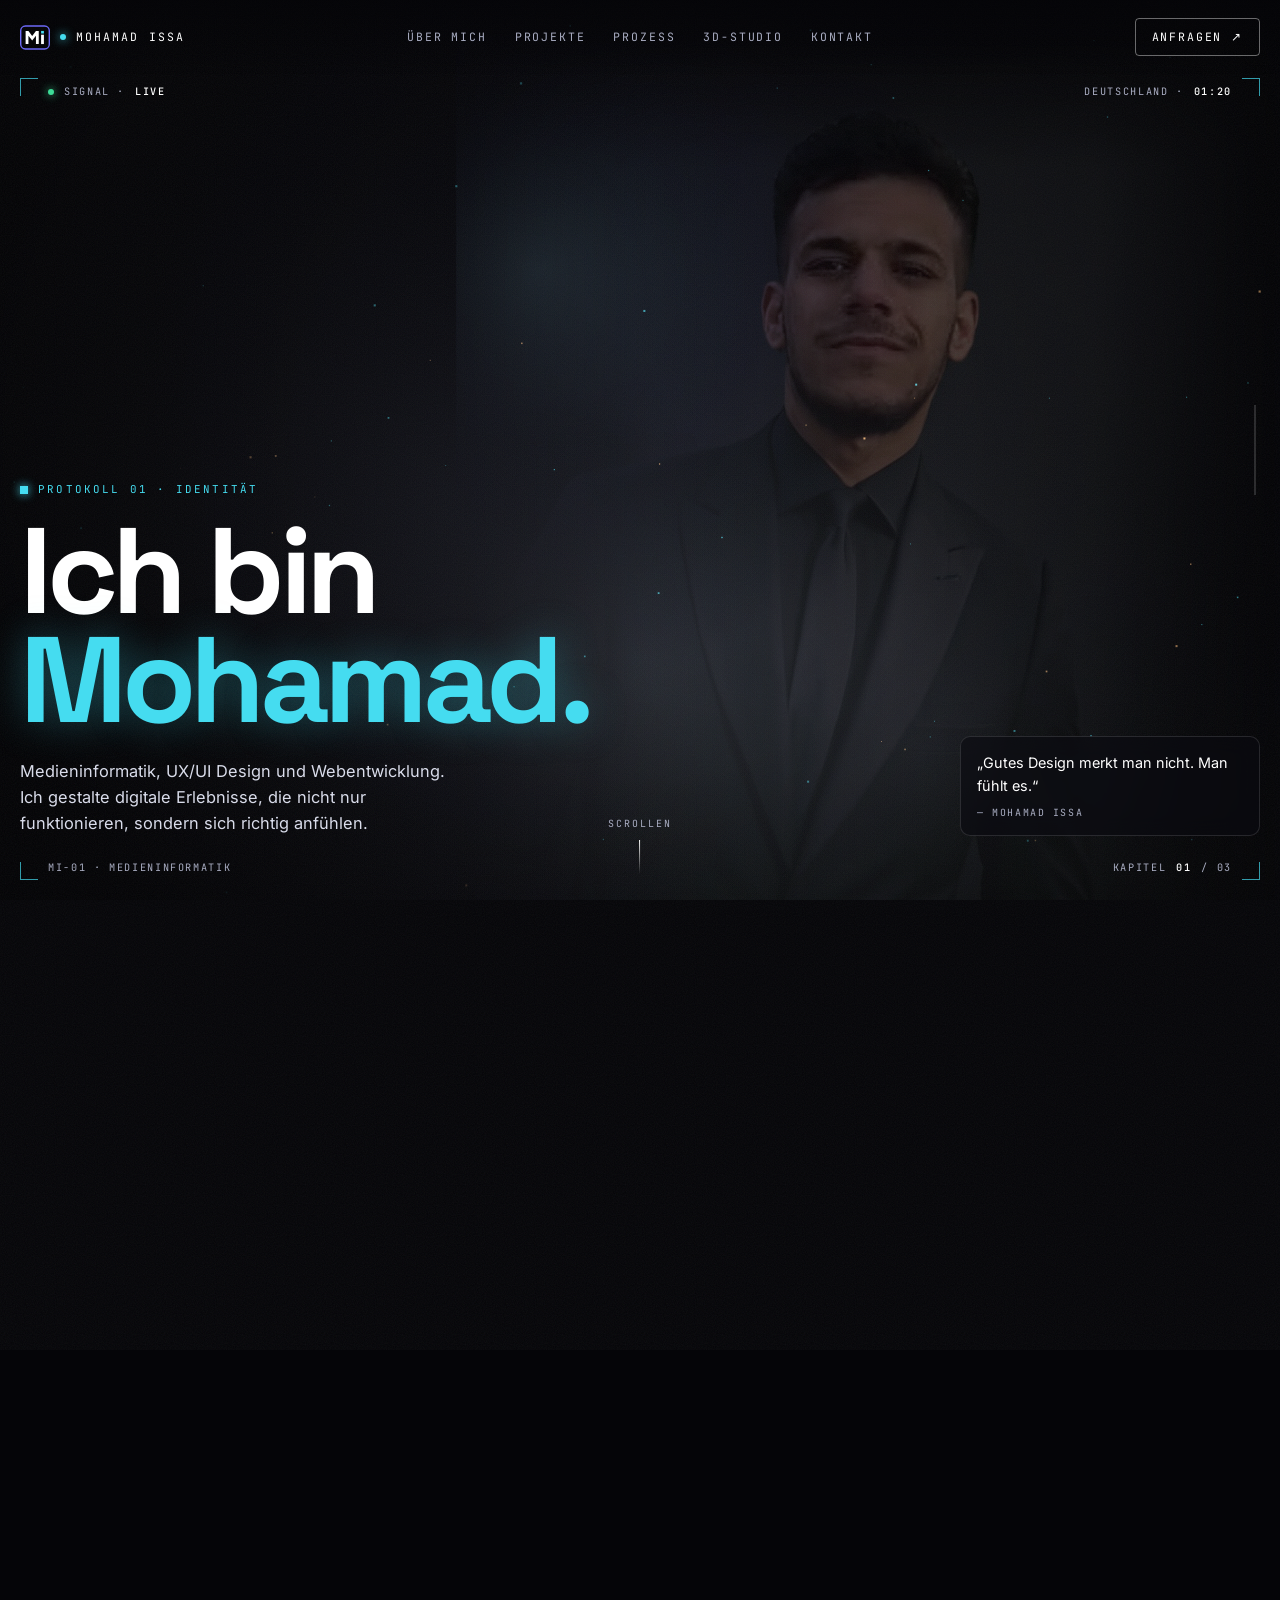
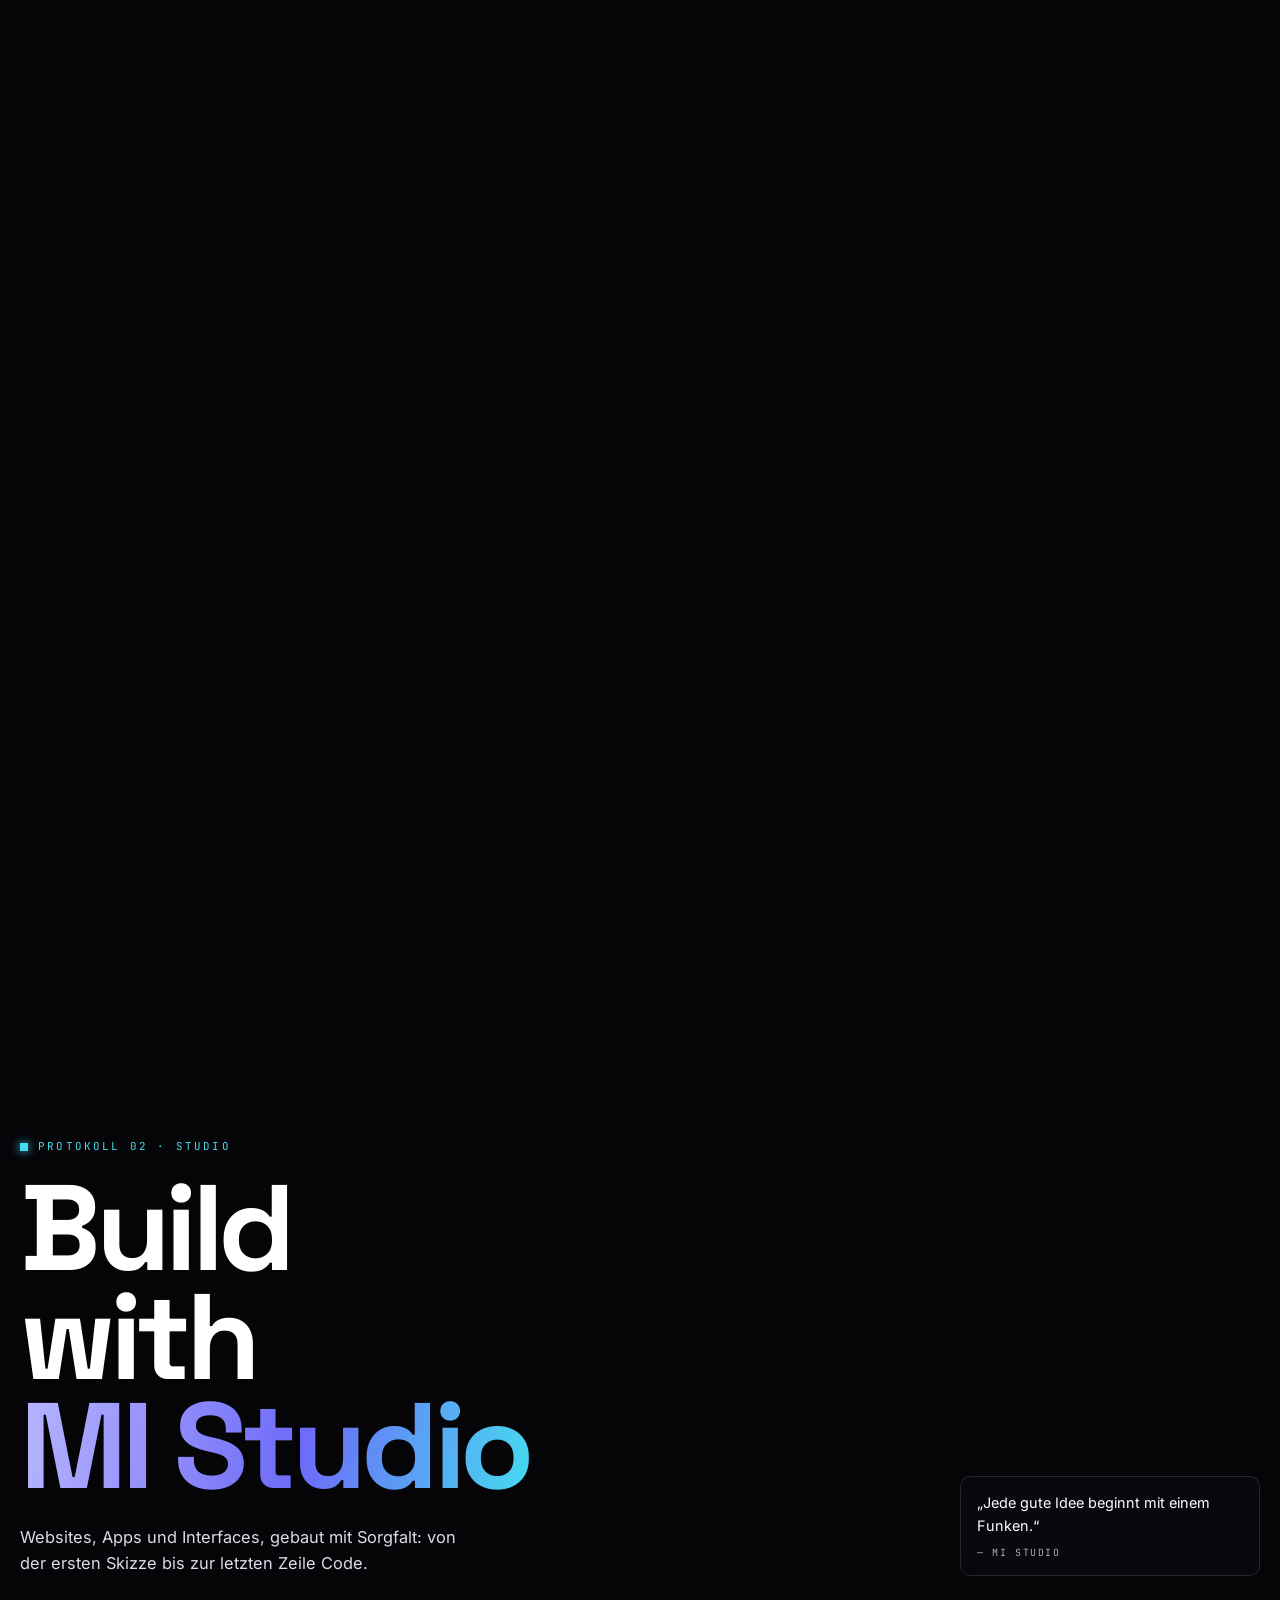
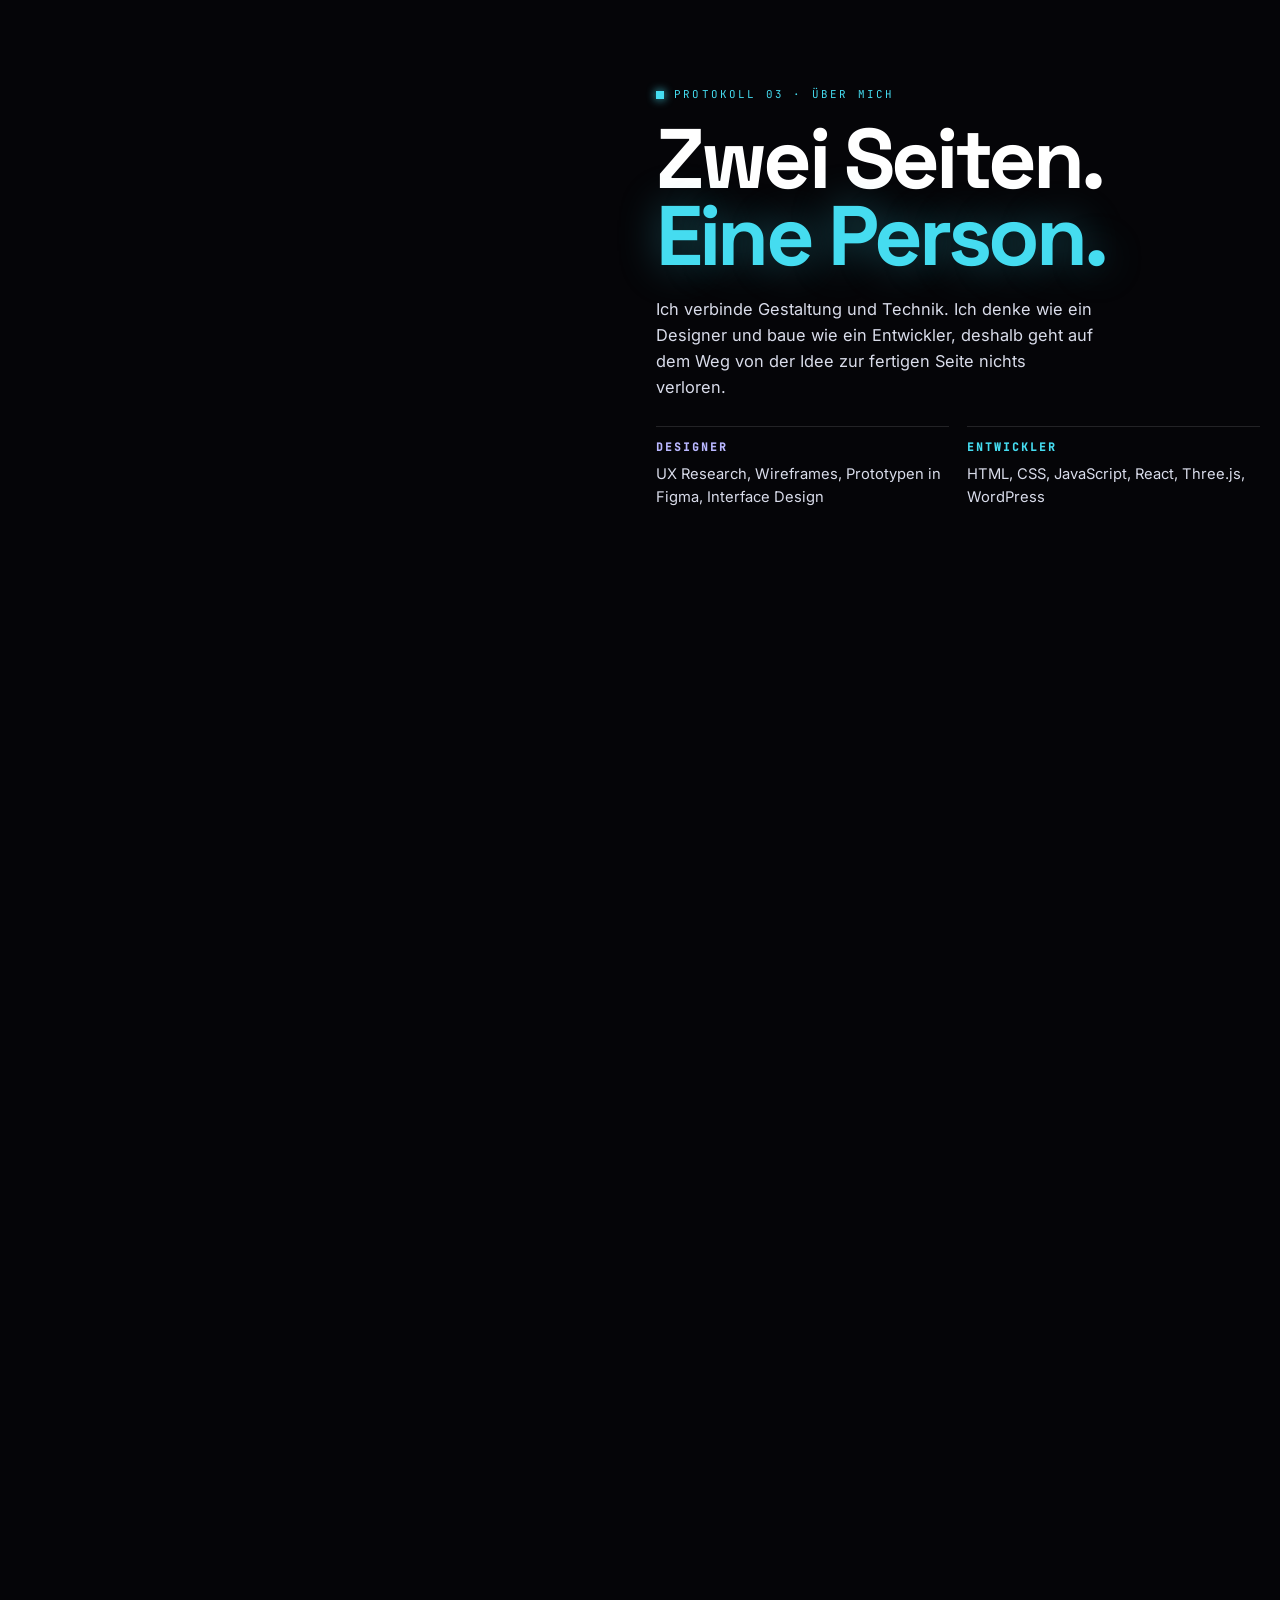
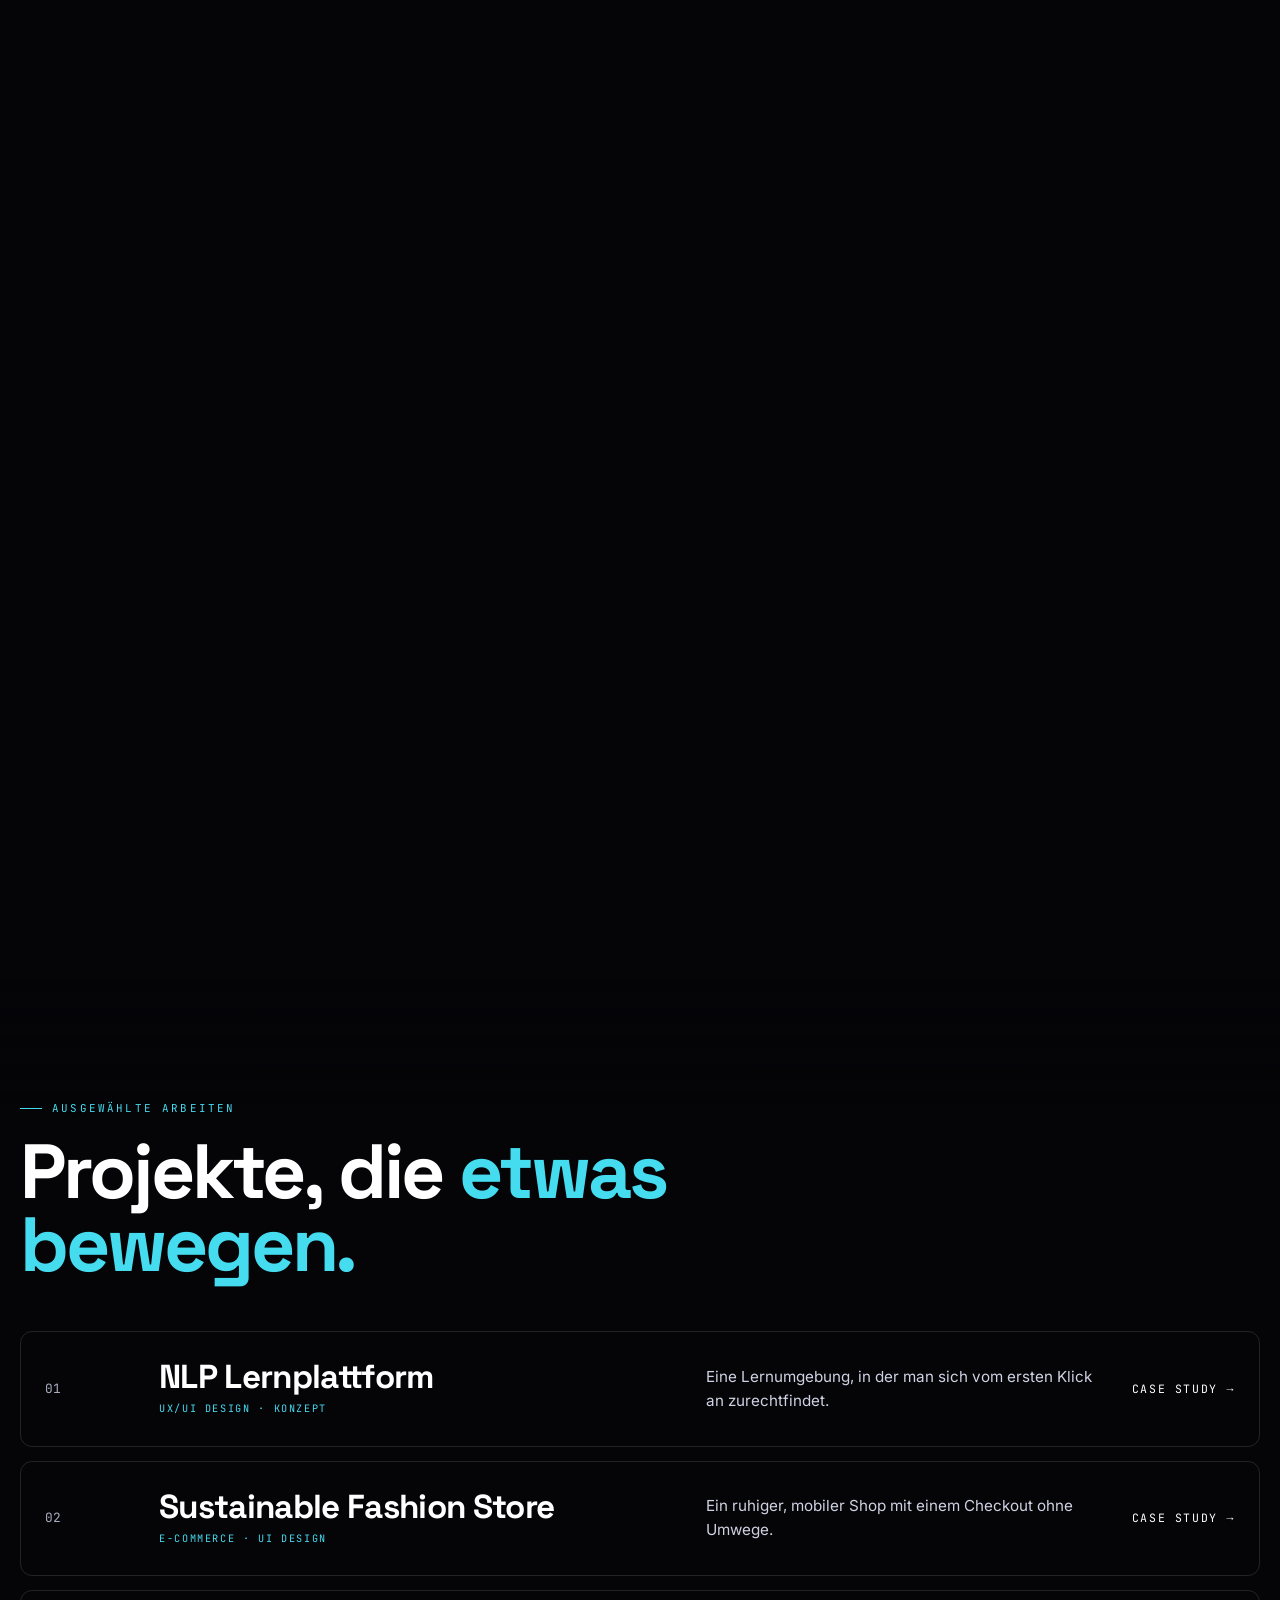
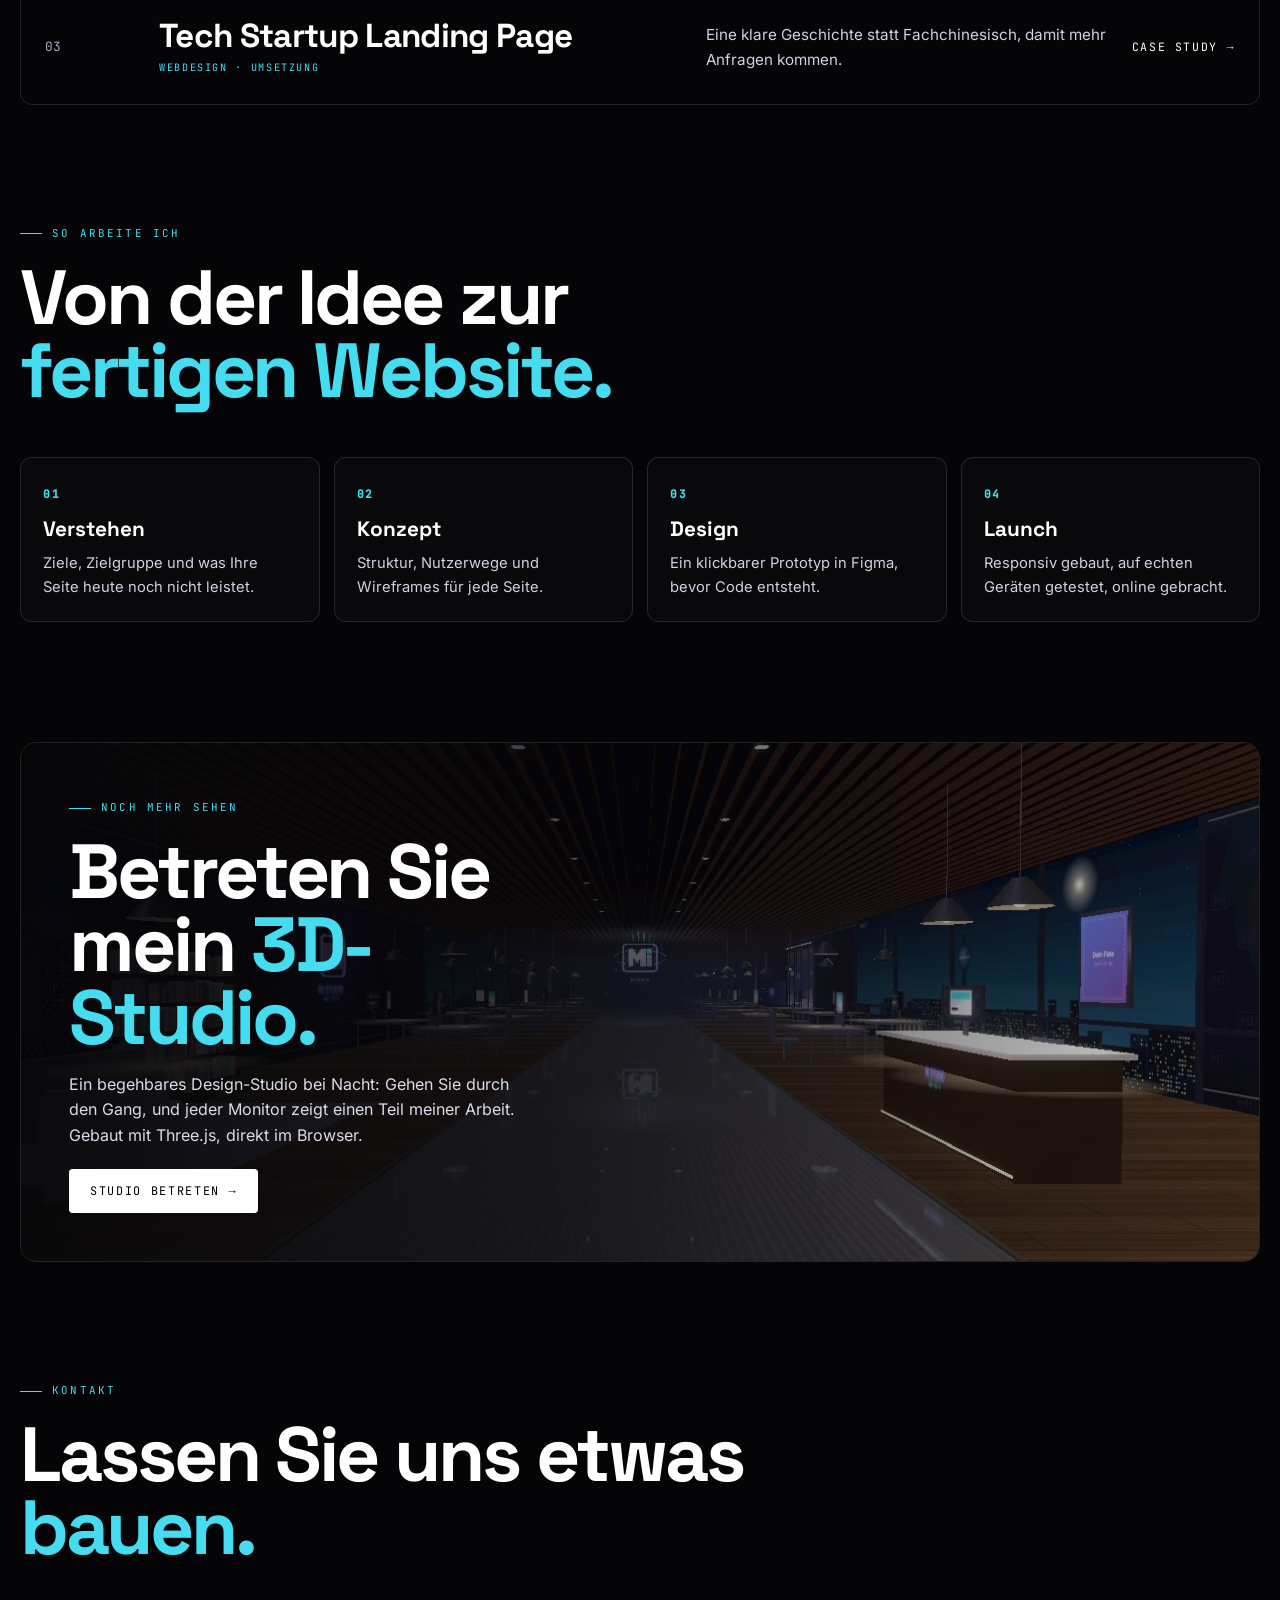
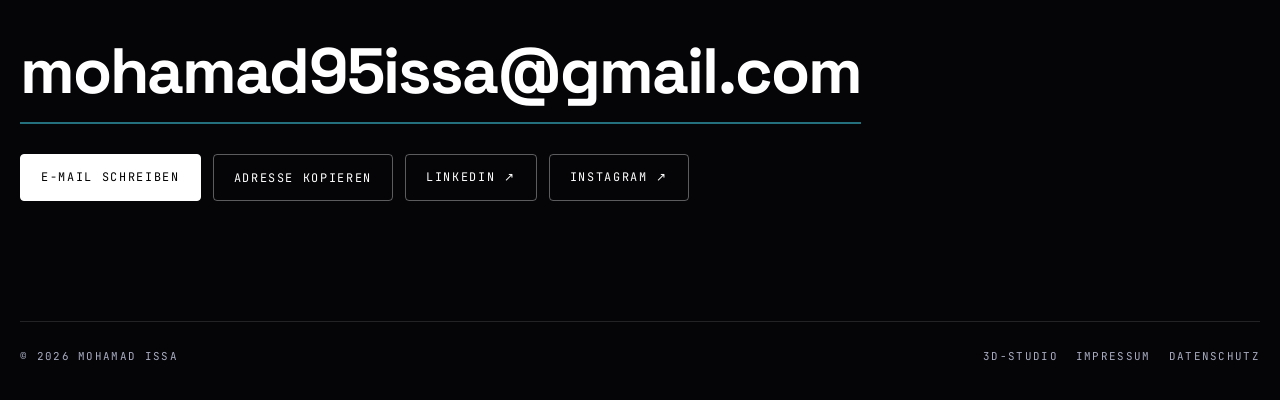
==== commit 52f0a742: "alles geändert" ====
--- a/index.html
+++ b/index.html
@@ -81,7 +81,7 @@
     </div>
   </section>
 
-  <div class="solid gutter">
+  <div class="after gutter">
     <section class="block" id="projekte">
       <div class="label">Ausgewählte Arbeiten</div>
       <h2 class="h2">Projekte, die <span class="acc">etwas bewegen.</span></h2>
@@ -130,9 +130,7 @@
     <footer>
       <span>© 2026 Mohamad Issa</span>
       <nav aria-label="Weitere Seiten">
-        <a href="website.html">Klassische Ansicht</a>
         <a href="studio.html">3D-Studio</a>
-        <a href="making-of.html">Making-of</a>
         <a href="impressum.html">Impressum</a>
         <a href="datenschutz.html">Datenschutz</a>
       </nav>
--- a/cine.css
+++ b/cine.css
@@ -85,7 +85,7 @@
 @keyframes drip{0%{transform:scaleY(0)}50%{transform:scaleY(1)}100%{transform:scaleY(1);opacity:0}}
 
 /* content after the scenes */
-.solid{position:relative;z-index:10;background:linear-gradient(rgba(5,5,8,0),var(--black) 140px)}
+.after{position:relative;z-index:10;background:linear-gradient(rgba(5,5,8,0),var(--black) 140px)}
 .block{max-width:1400px;margin:0 auto;padding-block:120px}
 .label{font-family:var(--mono);font-size:.68rem;letter-spacing:.2em;text-transform:uppercase;color:var(--cyan);margin-bottom:18px;display:flex;align-items:center;gap:10px}
 .label::before{content:"";width:22px;height:1px;background:var(--cyan)}
@@ -146,3 +146,32 @@
 }
 @media (max-width:520px){.steps{grid-template-columns:1fr}.sides{grid-template-columns:1fr}}
 @media (prefers-reduced-motion:reduce){.grain,.hint i{animation:none}}
+
+/* teaser for the 3D studio */
+.studio-card{position:relative;display:block;min-height:520px;border-radius:16px;overflow:hidden;border:1px solid var(--line);text-decoration:none;color:var(--fg);isolation:isolate}
+.studio-card img{position:absolute;inset:0;width:100%;height:100%;object-fit:cover;z-index:-2;transform:scale(1.02);transition:transform 1.2s cubic-bezier(.2,.7,.2,1)}
+.studio-card::before{content:"";position:absolute;inset:0;z-index:-1;background:linear-gradient(90deg,rgba(5,5,8,.94) 0%,rgba(5,5,8,.75) 42%,rgba(5,5,8,.15) 100%)}
+.studio-card:hover img{transform:scale(1.07)}
+.studio-card:hover{border-color:rgba(69,220,240,.5)}
+.studio-txt{position:relative;max-width:560px;padding:56px 48px}
+.studio-txt .h2{margin-bottom:18px}
+.studio-txt p{color:#d9dcea;margin-bottom:28px;max-width:46ch}
+@media (max-width:860px){
+  .studio-card{min-height:0}
+  .studio-card img{object-position:62% 75%}
+  .studio-card::before{background:linear-gradient(180deg,rgba(5,5,8,.2) 0%,rgba(5,5,8,.92) 45%)}
+  .studio-txt{padding:200px 22px 28px}
+}
+
+/* ---------- screen mode inside the 3D studio (index.html?mi=…) ---------- */
+html.mi-solo .top,html.mi-solo #loader,html.mi-solo .rail,html.mi-solo .hint,html.mi-solo .grain{display:none!important}
+html.mi-solo main > .scene:not(.mi-on){display:none}
+html.mi-solo main > .scene.mi-on{height:100vh!important;height:100svh!important}
+html.mi-solo .after > :not(.mi-on){display:none}
+html.mi-solo.mi-flat #stage{display:none}
+html.mi-solo.mi-flat main > .scene{display:none}
+html.mi-solo.mi-flat .after{background:radial-gradient(70% 60% at 20% 0%,rgba(109,106,248,.16),transparent 60%),var(--black);min-height:100vh;display:flex;flex-direction:column;justify-content:center}
+html.mi-solo .block.mi-on{padding-block:70px 40px;width:100%}
+html.mi-solo .reveal{opacity:1!important;transform:none!important}
+html.mi-solo .hud .l1,html.mi-solo .hud .l2{top:24px}
+html.mi-solo .hud .tl,html.mi-solo .hud .tr{top:18px}
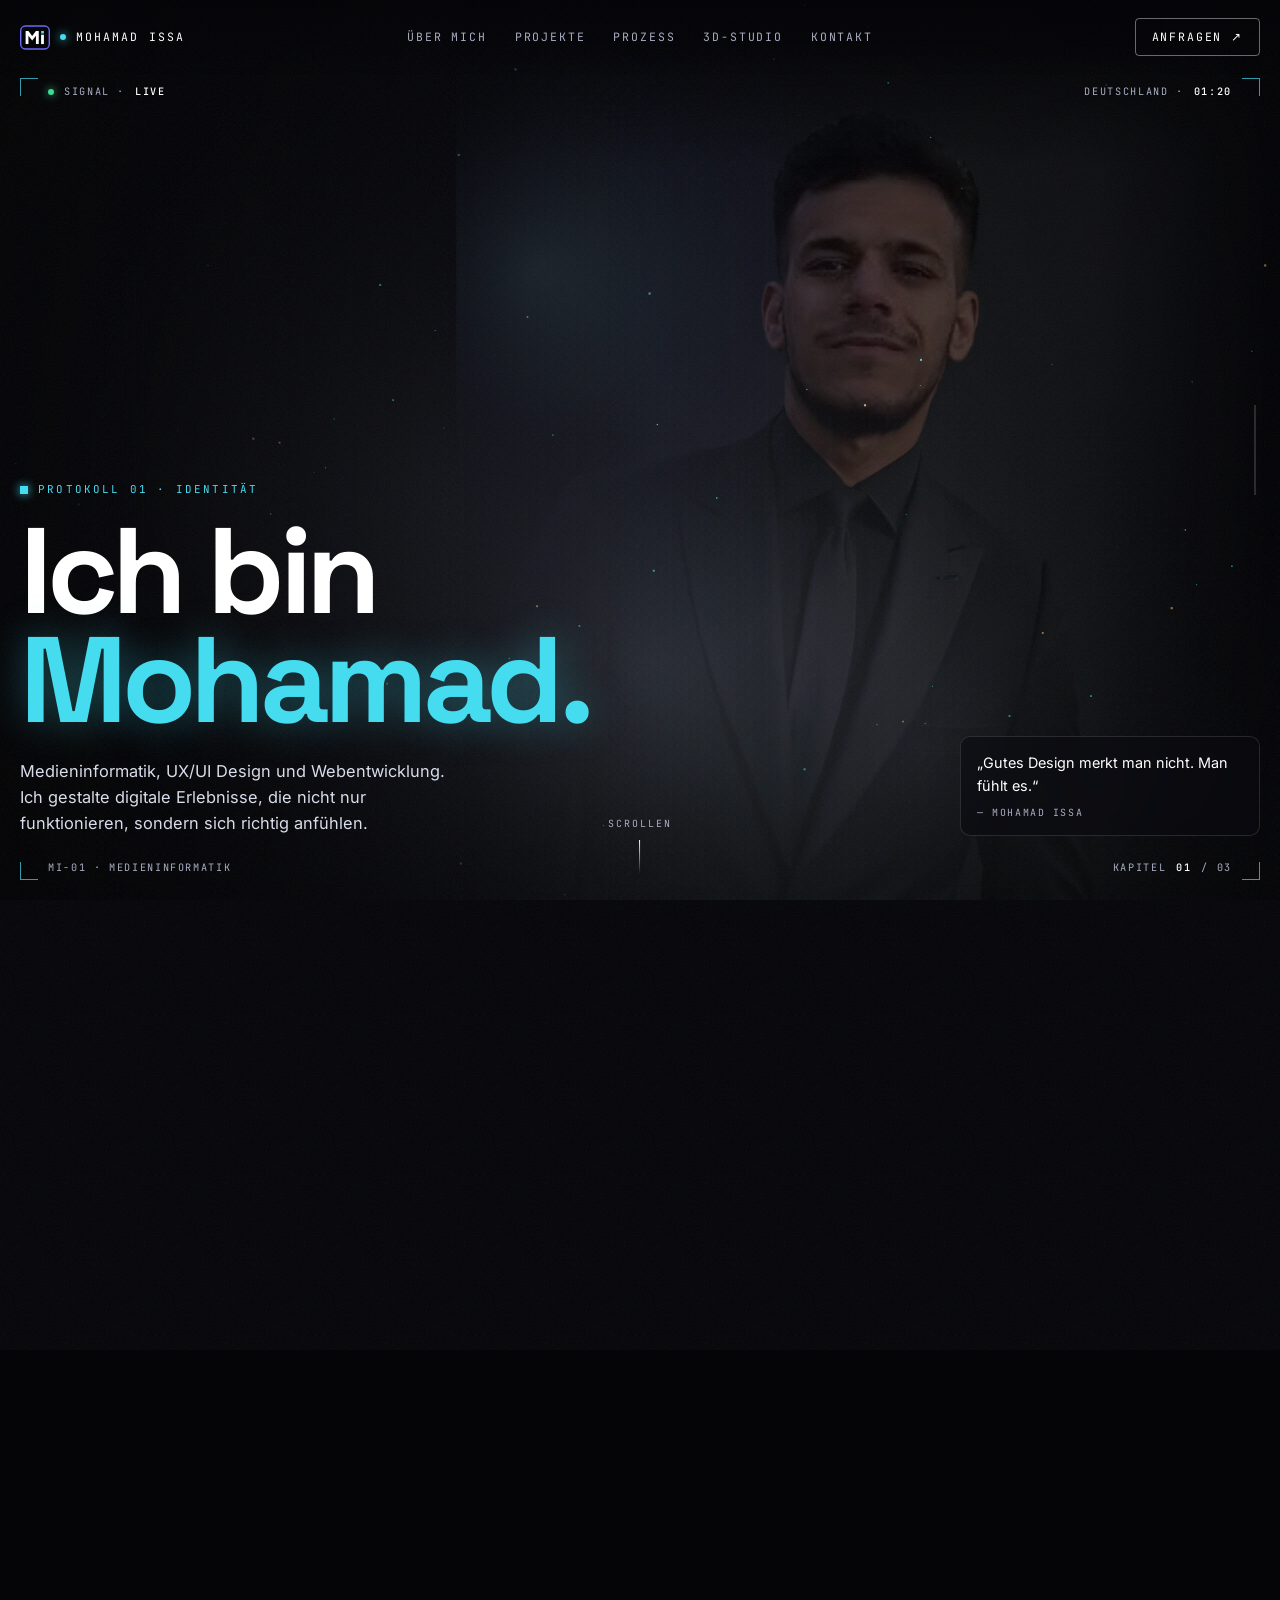
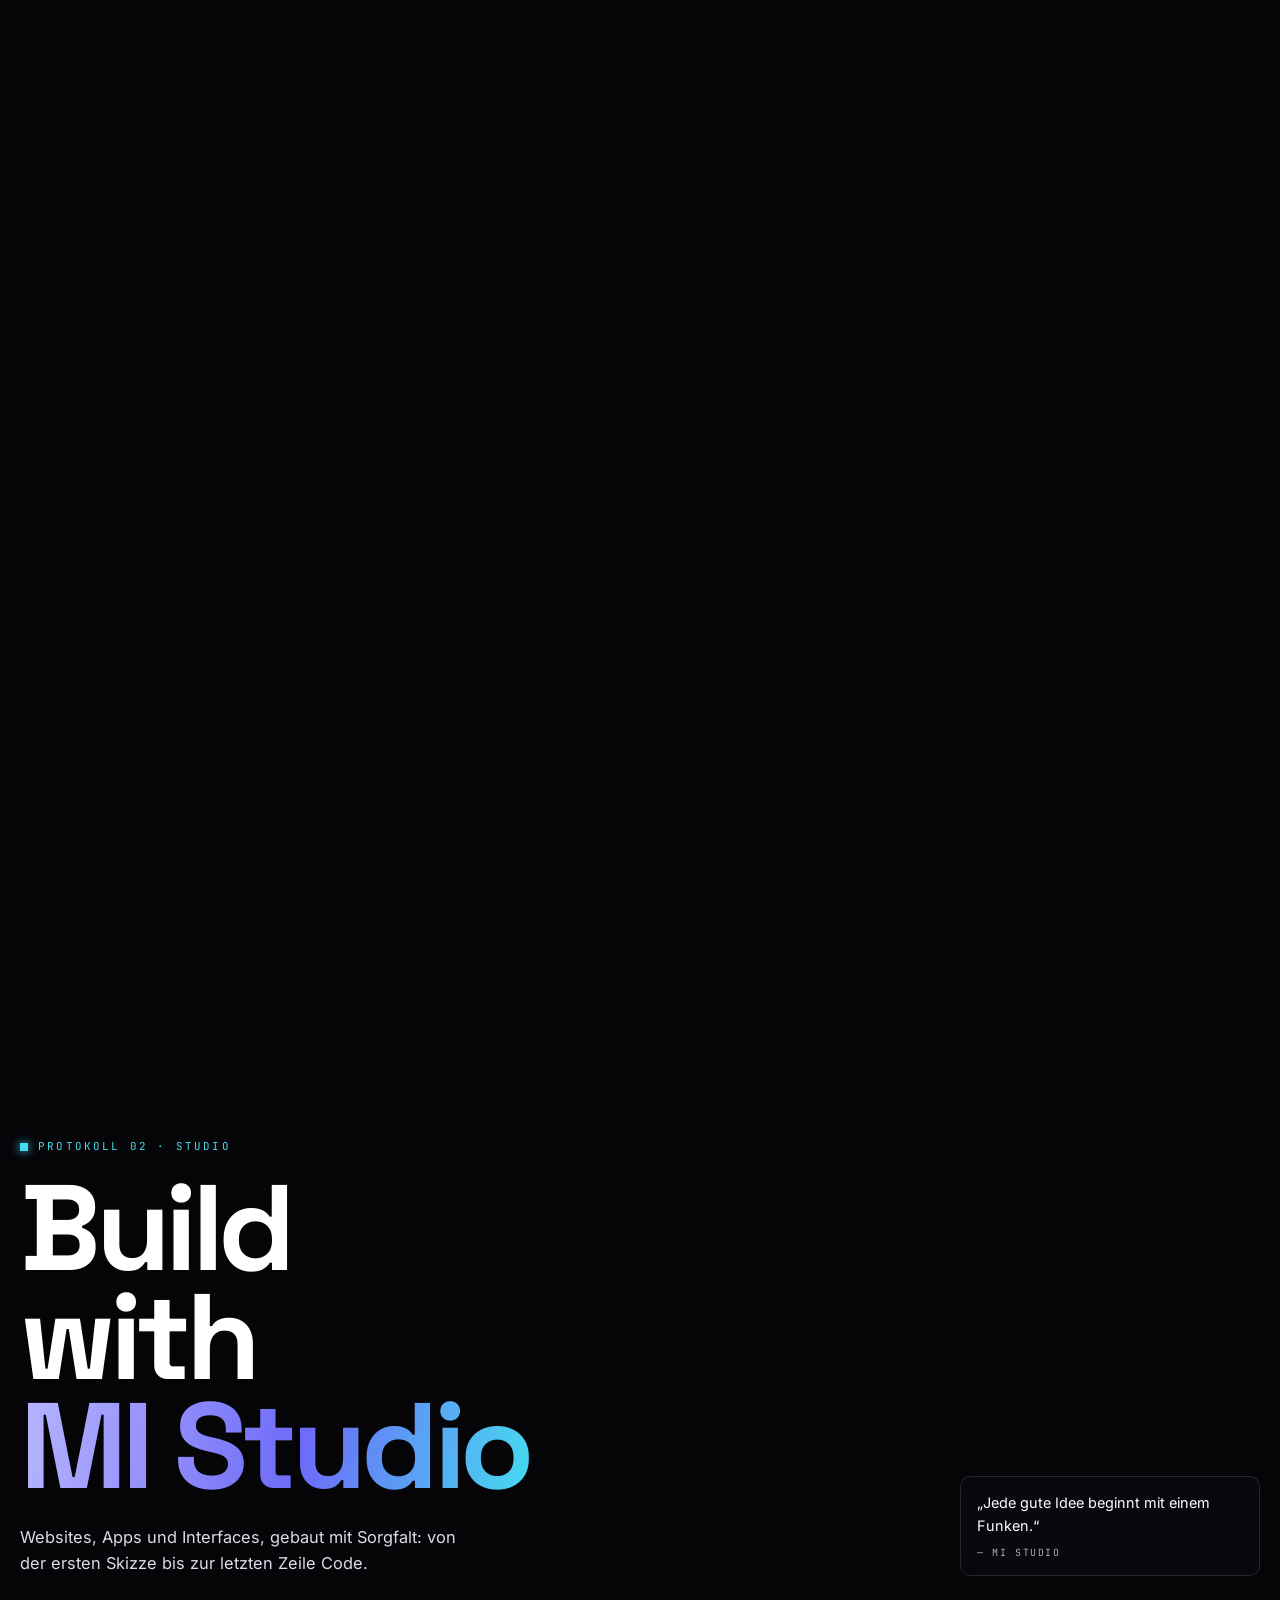
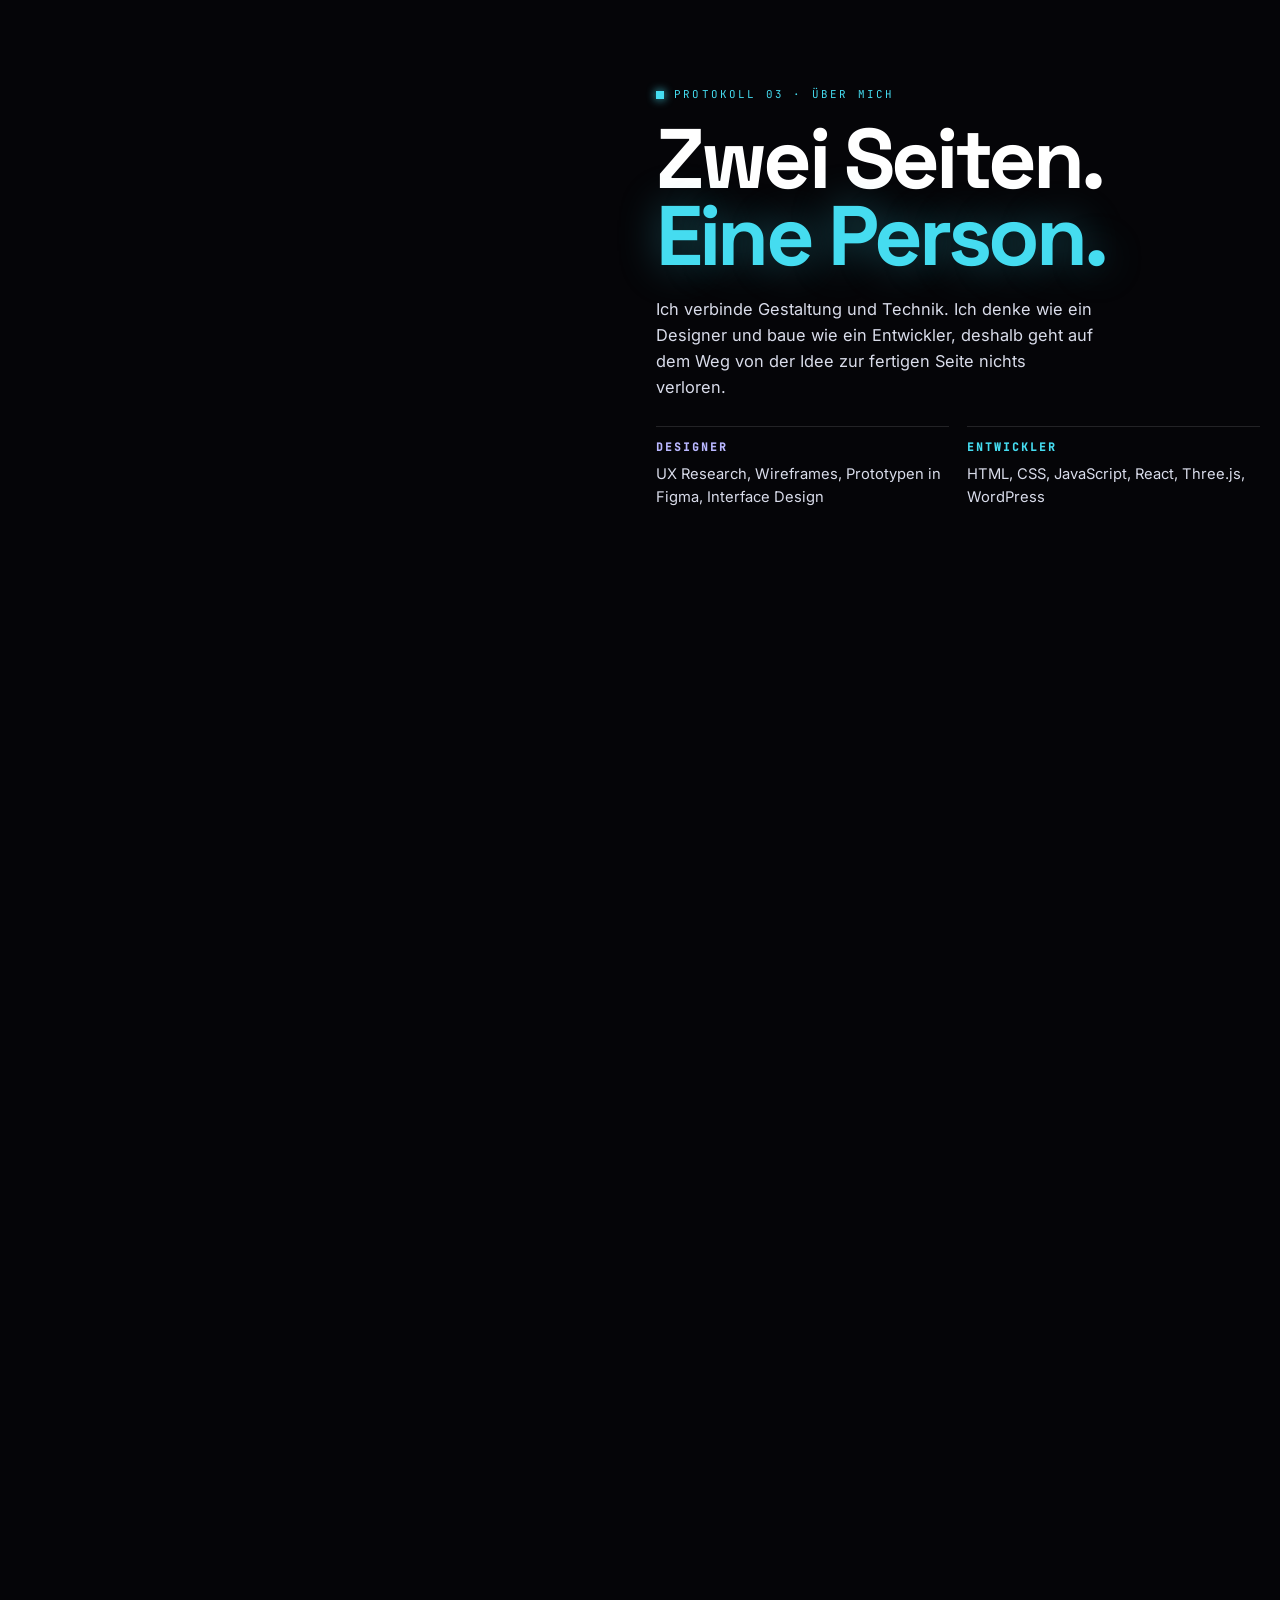
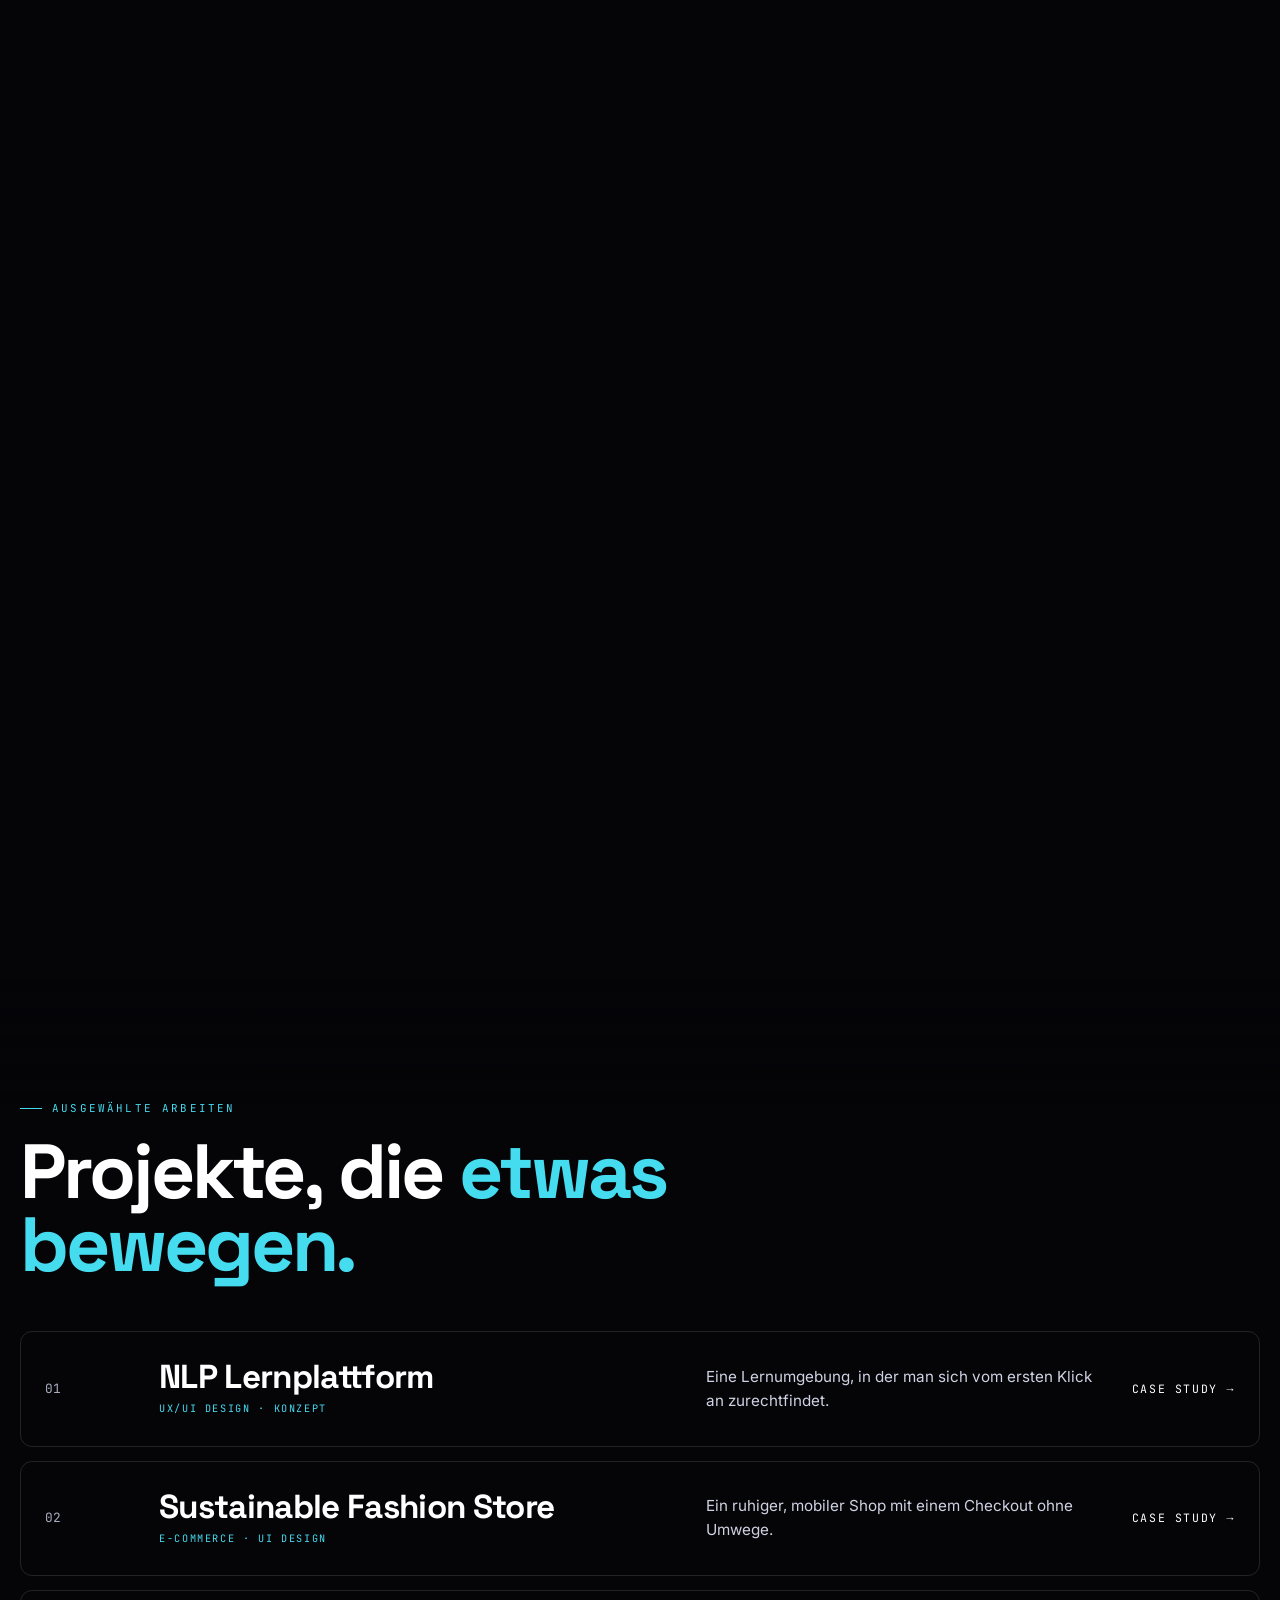
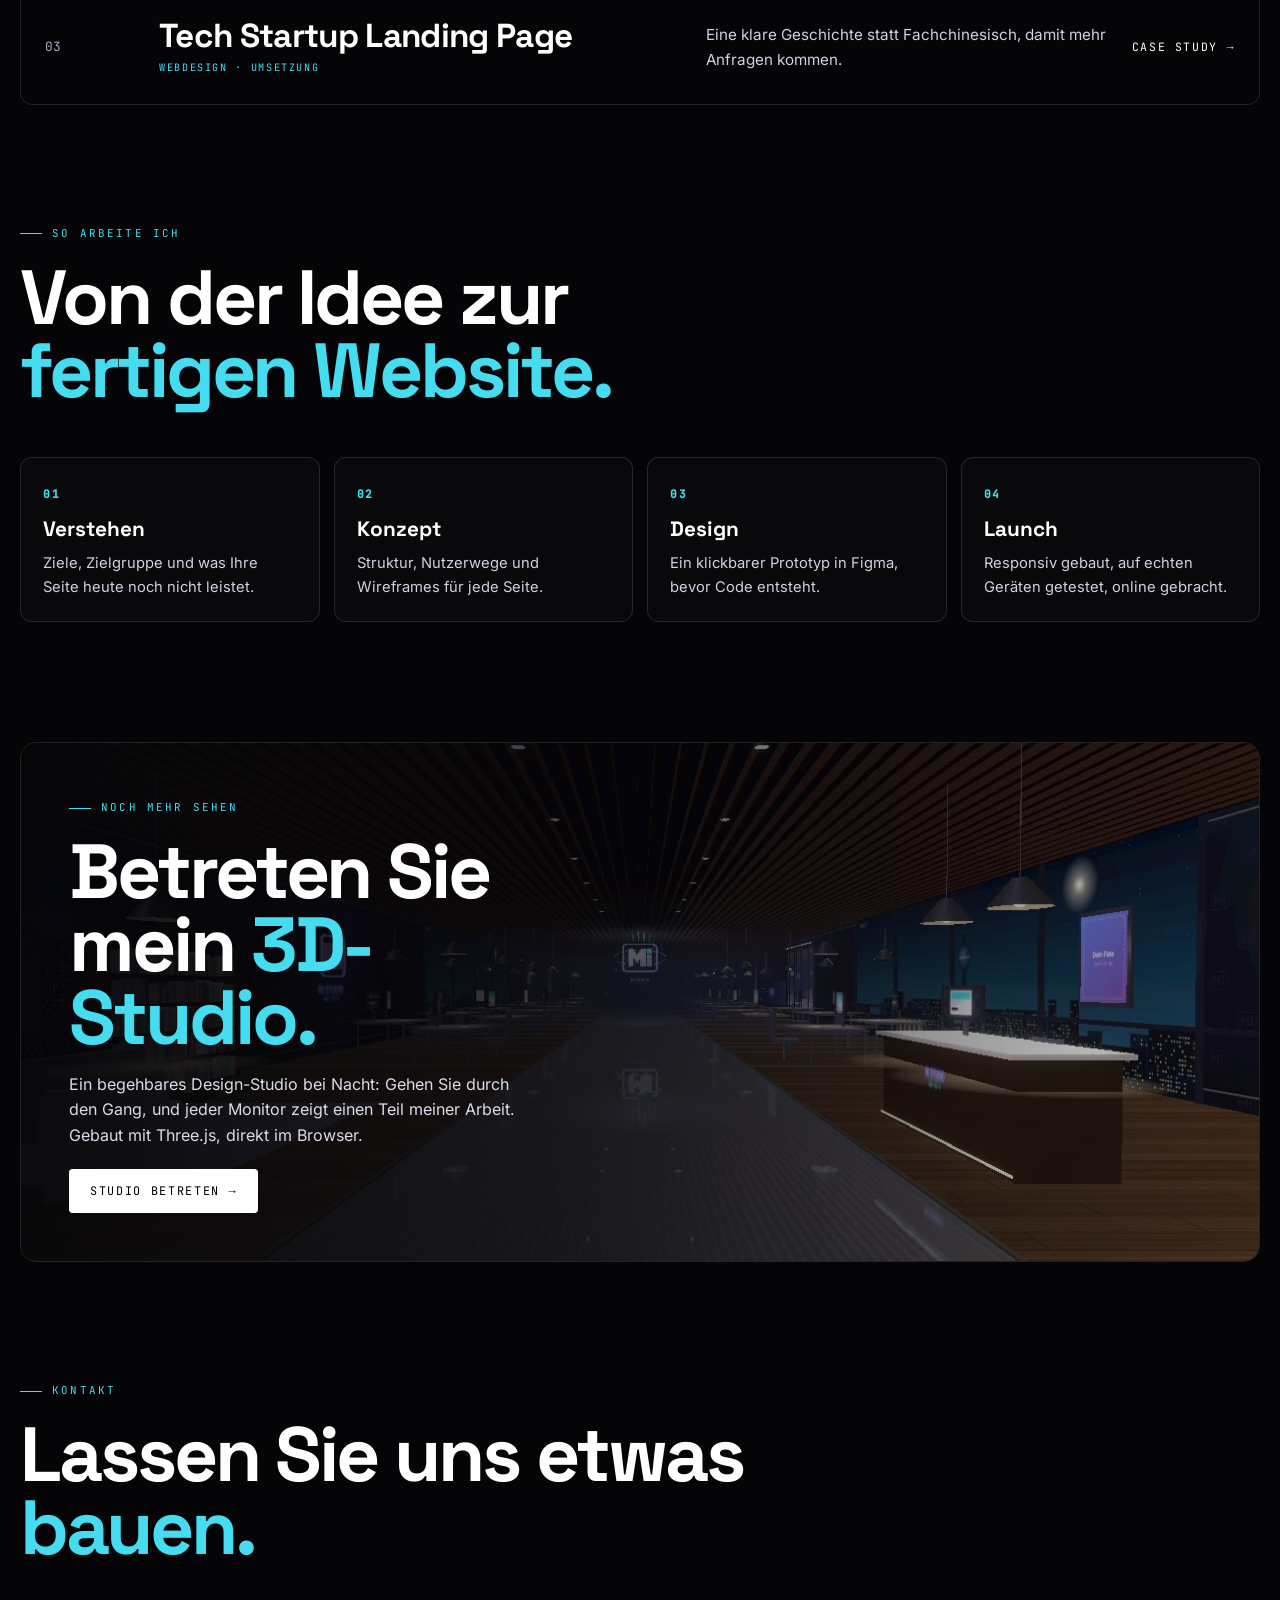
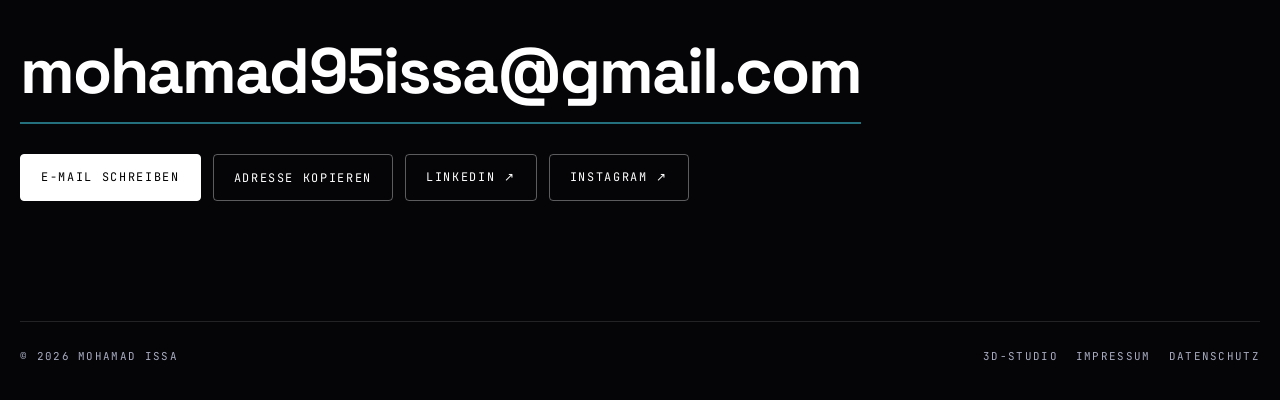
==== commit 14649563: "passt so" ====
--- a/index.html
+++ b/index.html
@@ -4,12 +4,22 @@
     <meta charset="UTF-8">
     <meta name="viewport" content="width=device-width, initial-scale=1.0, viewport-fit=cover">
     <meta name="description" content="Mohamad Issa – Medieninformatik, UX/UI Design und Webentwicklung. Designer und Entwickler in einer Person.">
+    <!-- Vorschau beim Teilen (LinkedIn, WhatsApp) -->
+    <meta property="og:type" content="website">
+    <meta property="og:locale" content="de_DE">
     <meta property="og:title" content="Mohamad Issa | Design & Code">
-    <meta property="og:description" content="Medieninformatik, UX/UI Design und Webentwicklung.">
-    <meta property="og:image" content="img/preview.jpg">
+    <meta property="og:description" content="Medieninformatik, UX/UI Design und Webentwicklung. Designer und Entwickler in einer Person.">
+    <meta property="og:url" content="https://mudy7774.github.io/mudy9webseite.github.io/">
+    <meta property="og:image" content="https://mudy7774.github.io/mudy9webseite.github.io/img/preview.jpg">
+    <meta property="og:image:width" content="1200">
+    <meta property="og:image:height" content="630">
+    <meta property="og:image:alt" content="Mohamad Issa: halb Foto, halb Wireframe. Zwei Seiten. Eine Person.">
+    <meta name="twitter:card" content="summary_large_image">
+    <link rel="icon" href="favicon.svg" type="image/svg+xml">
     <title>Mohamad Issa | Design & Code</title>
     <link rel="stylesheet" href="fonts/fonts.css">
     <link rel="stylesheet" href="cine.css">
+    <link rel="preload" as="image" href="img/portrait.jpg">
 </head>
 <body>
 <div id="loader" role="status" aria-label="Seite wird geladen">
@@ -139,5 +149,6 @@
 </main>
 
 <script src="cine.js"></script>
+<script src="zaehler.js" defer></script>
 </body>
 </html>
--- a/cine.css
+++ b/cine.css
@@ -144,6 +144,8 @@
   .steps{grid-template-columns:1fr 1fr}
   .block{padding-block:84px}
 }
+@media (max-width:860px){html.past .hud .lab,html.past .hud .c{opacity:0}.grain{animation:none}html.past .grain{display:none}}
+.hud .lab,.hud .c{transition:opacity .4s}
 @media (max-width:520px){.steps{grid-template-columns:1fr}.sides{grid-template-columns:1fr}}
 @media (prefers-reduced-motion:reduce){.grain,.hint i{animation:none}}
 
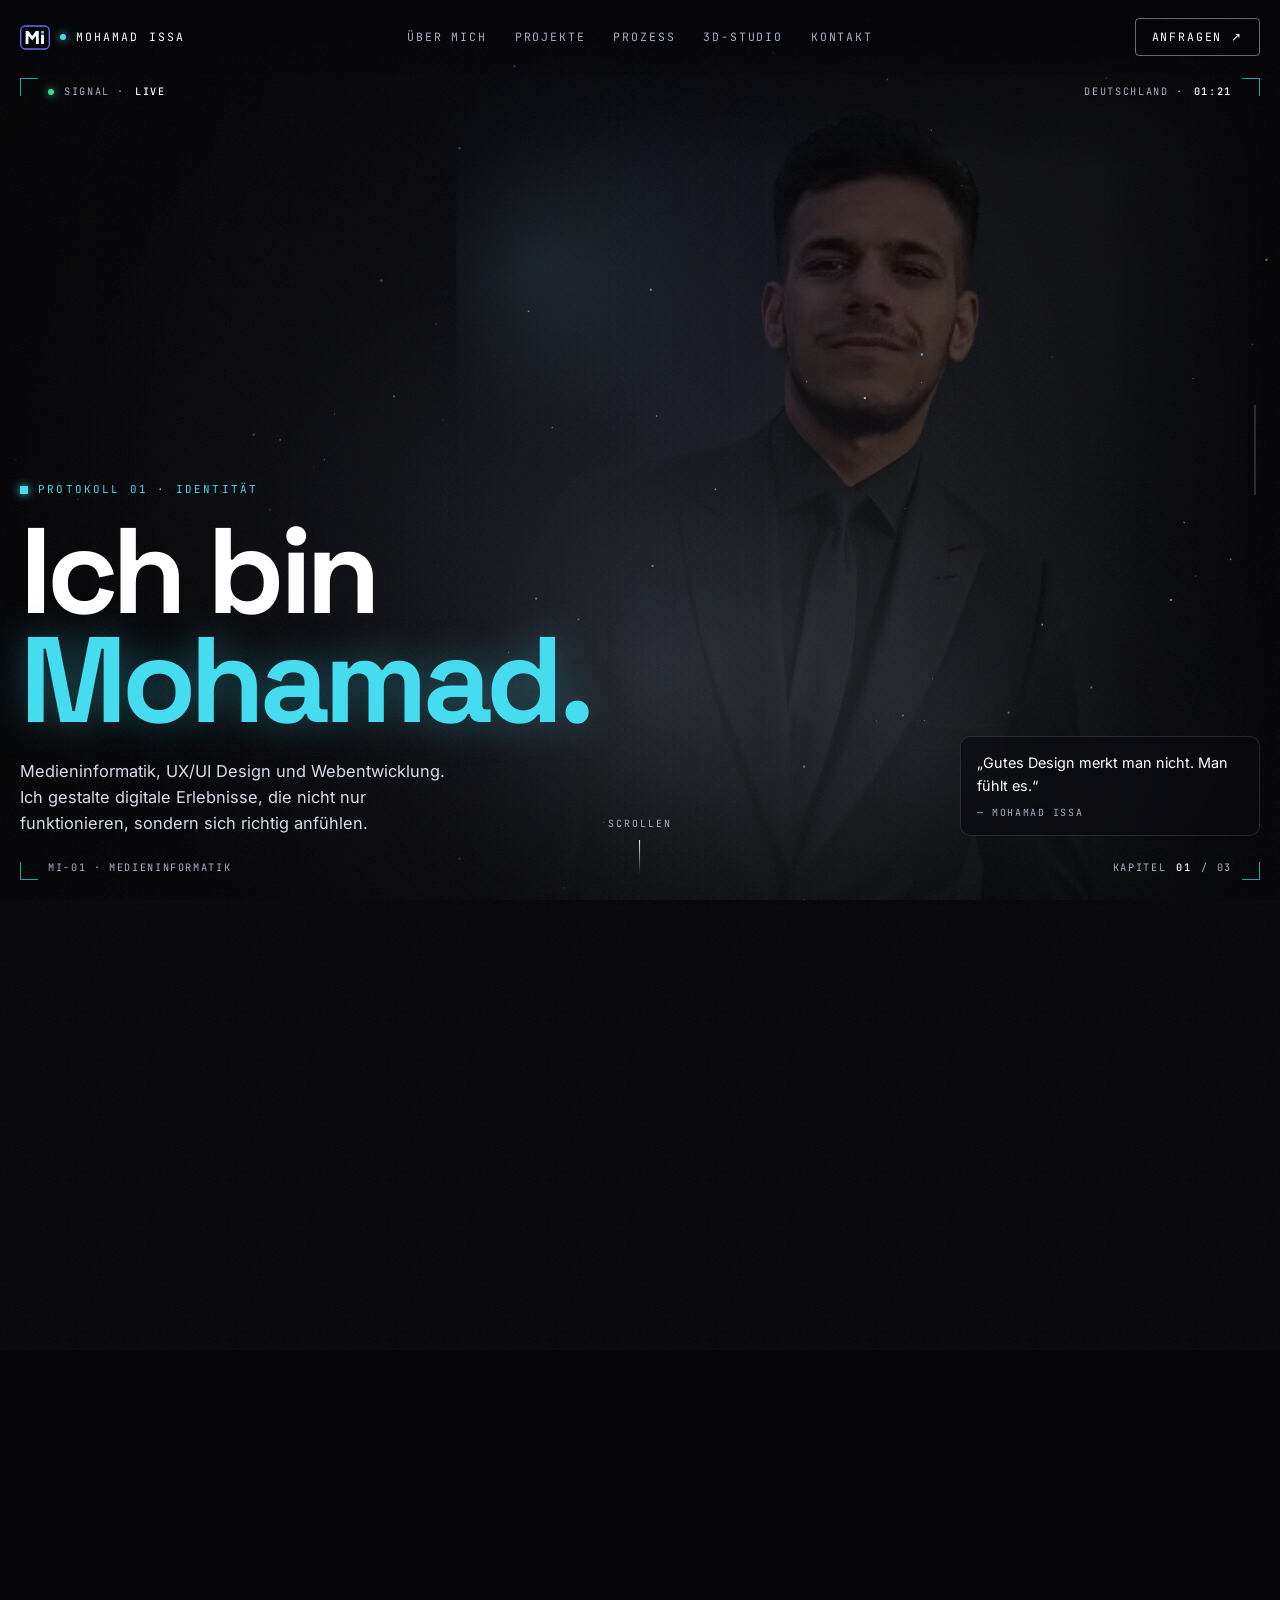
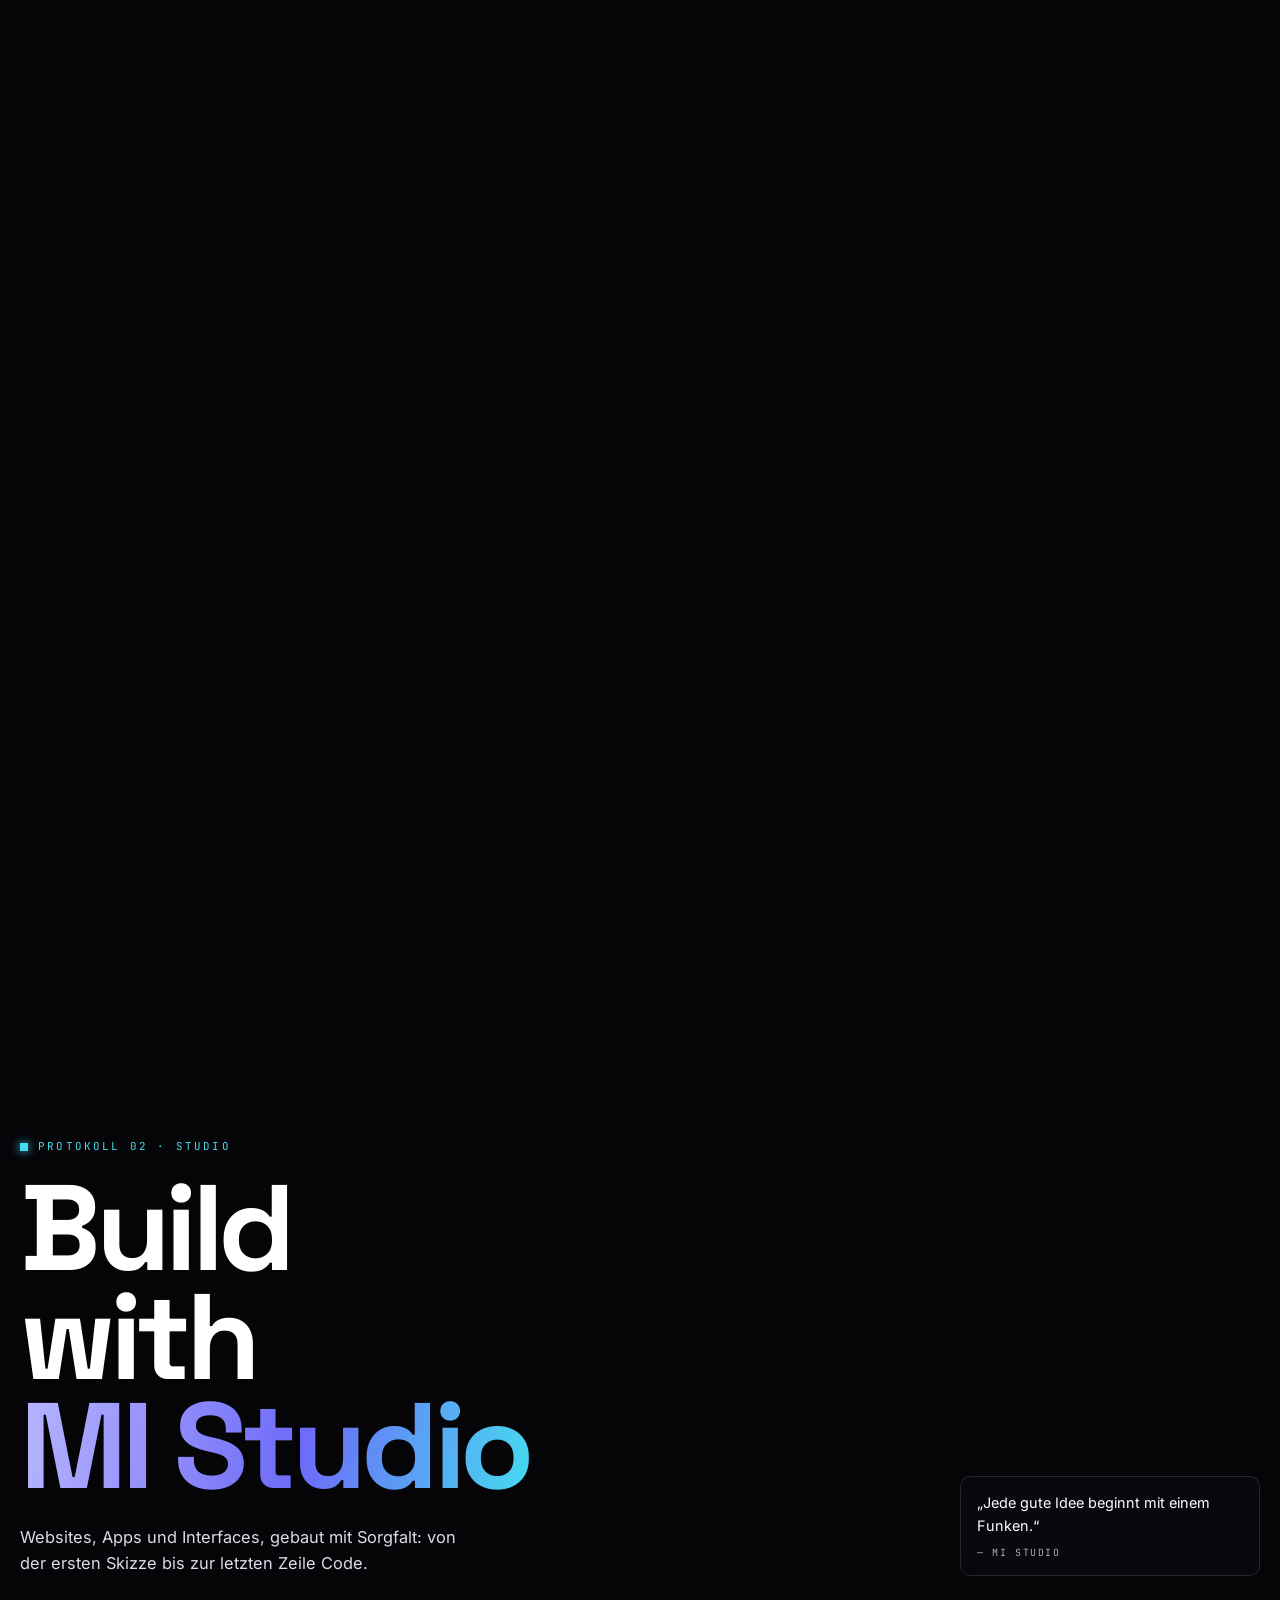
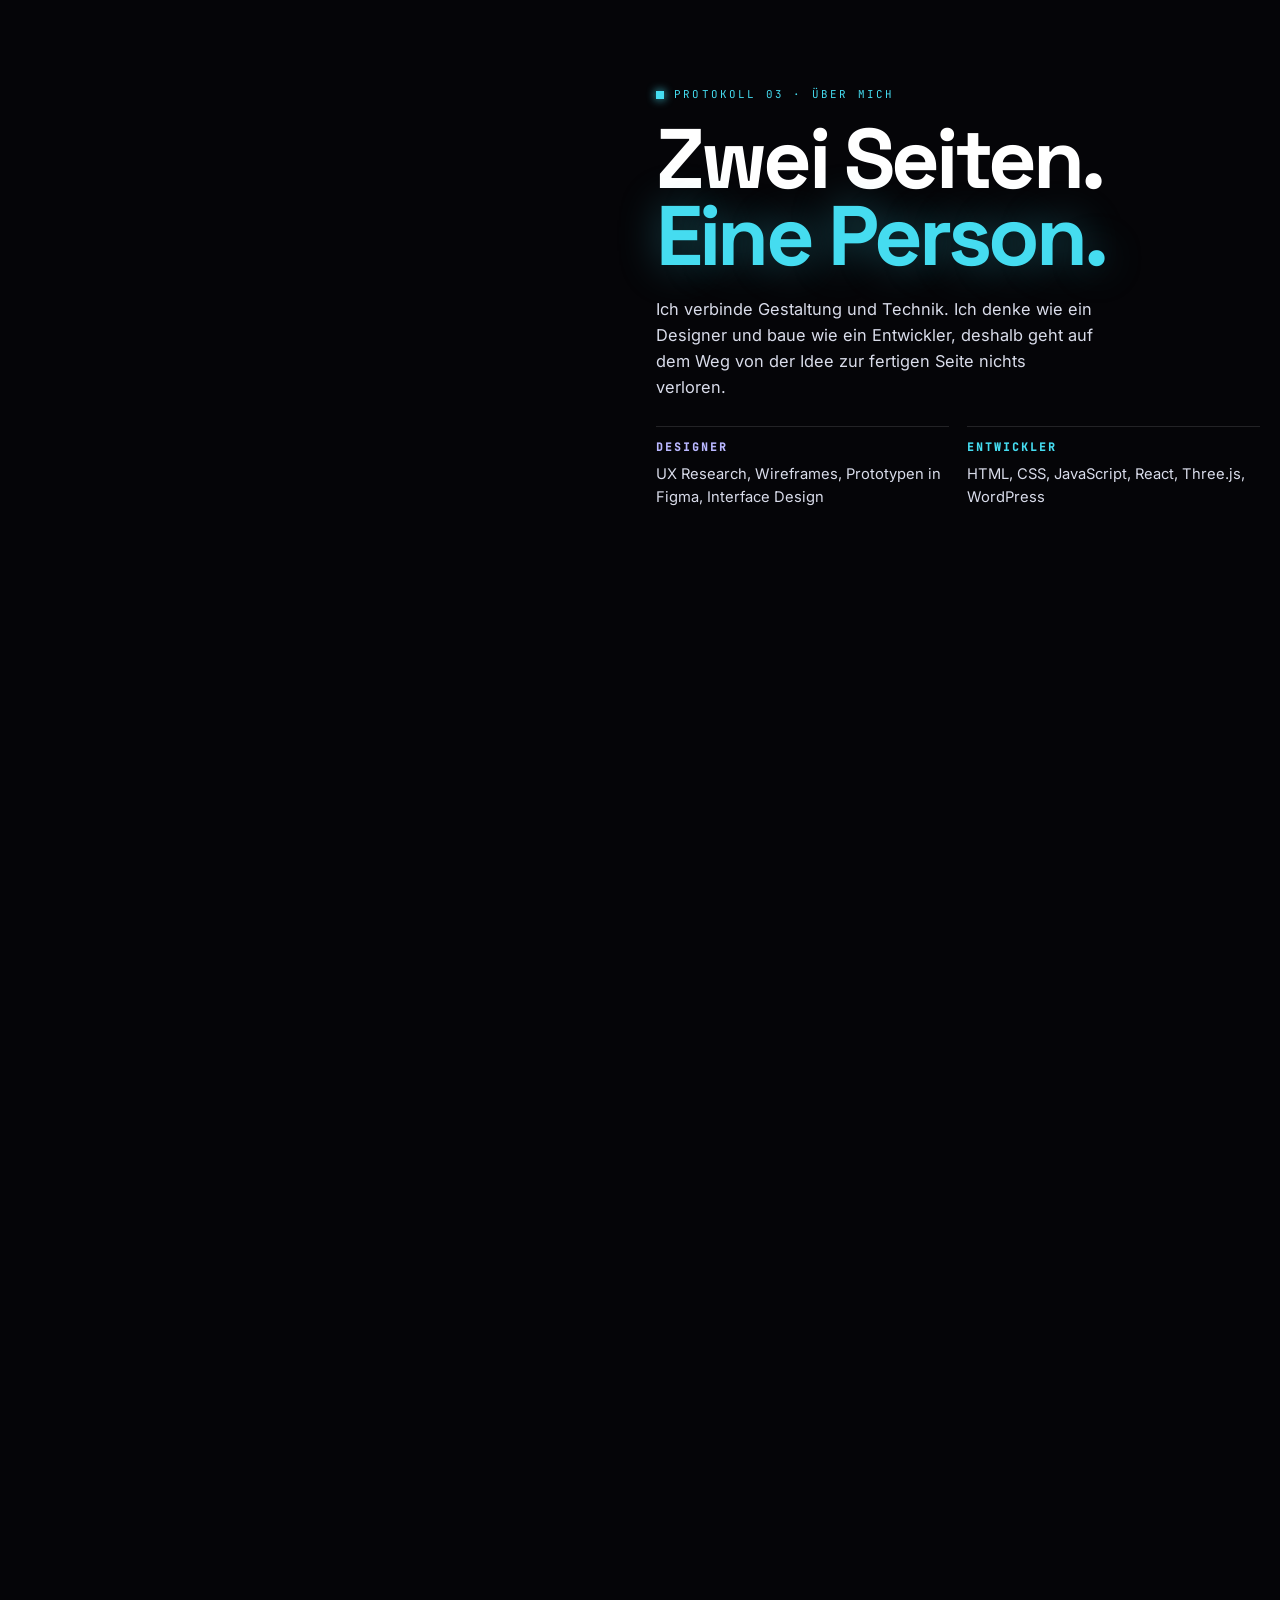
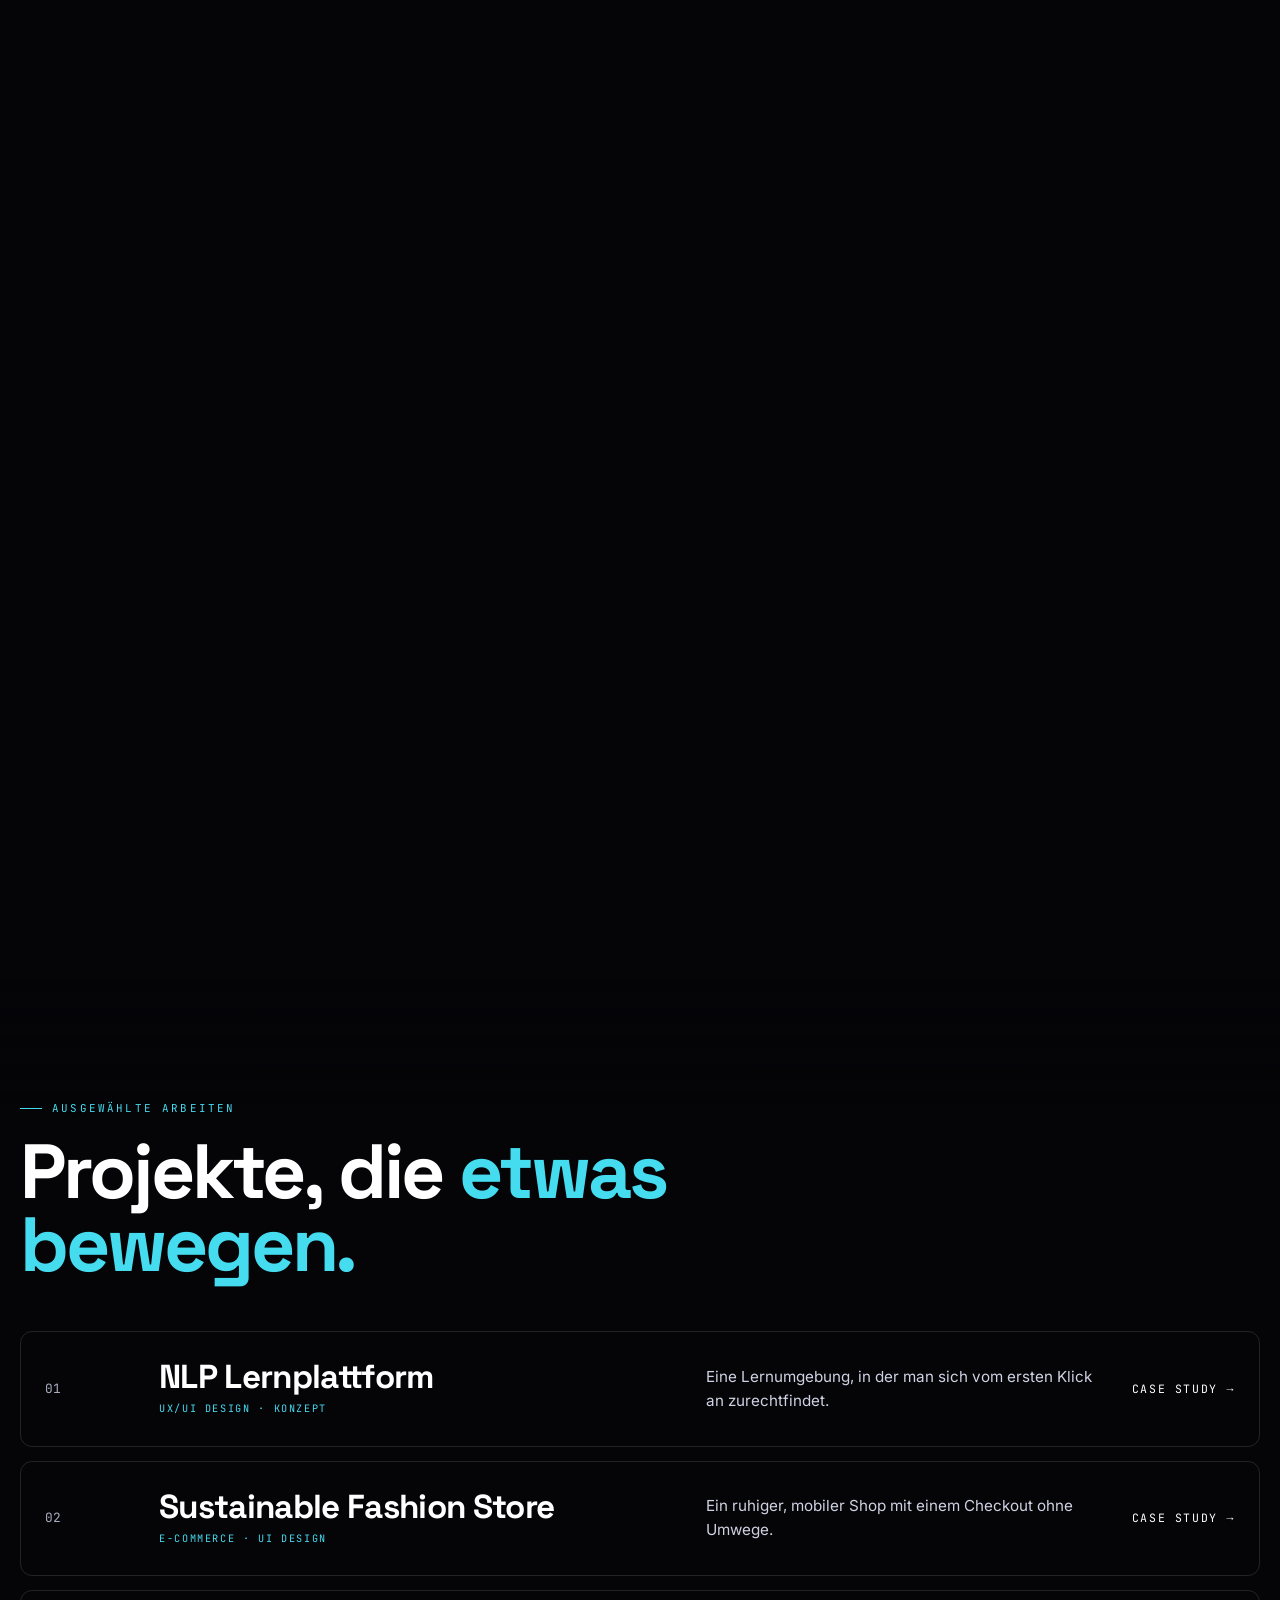
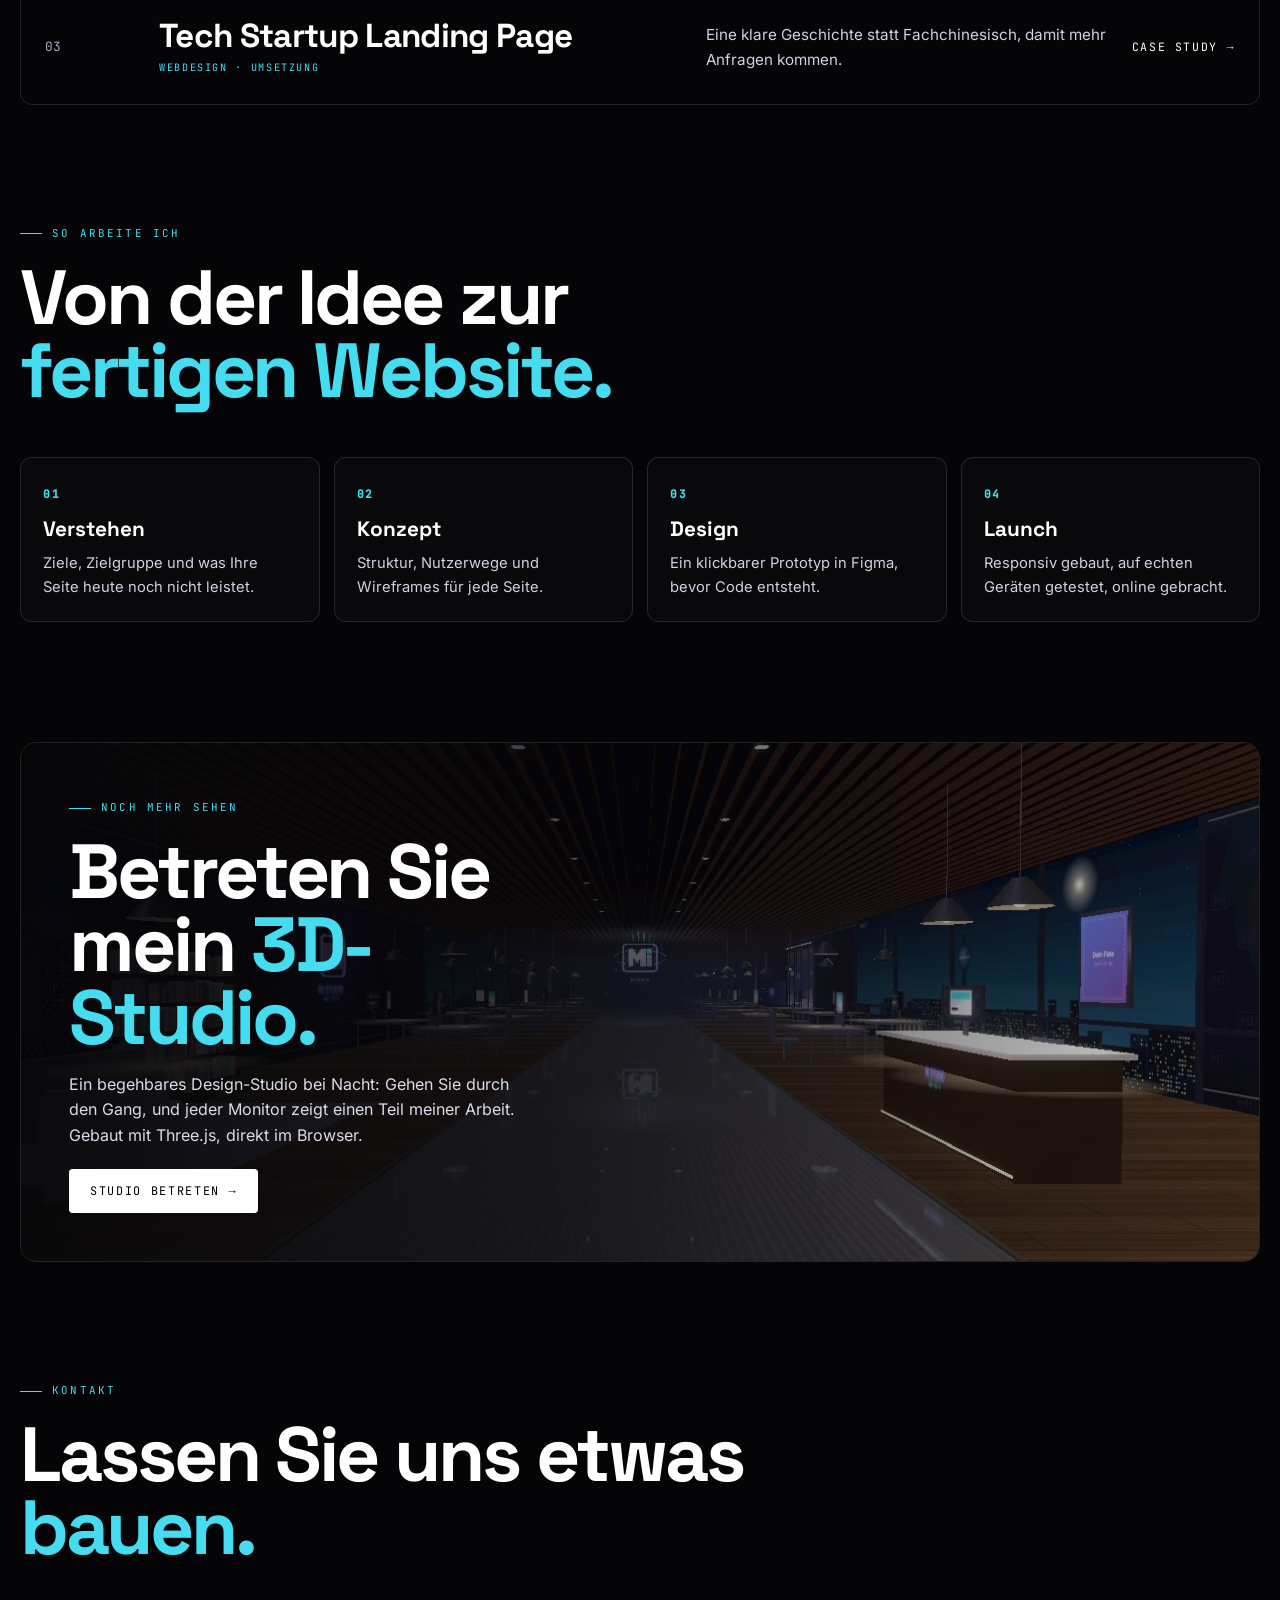
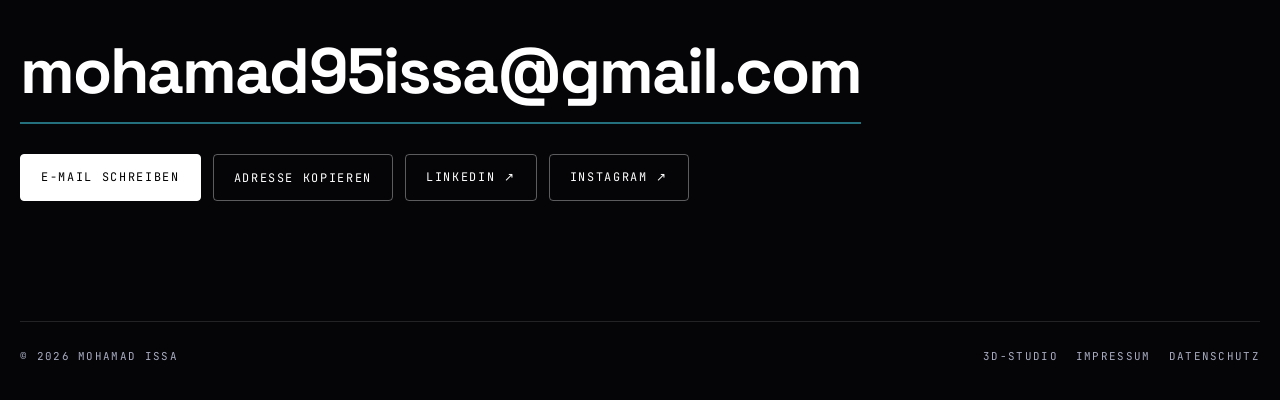
==== commit e3413fe0: "code sicherung" ====
--- a/index.html
+++ b/index.html
@@ -15,8 +15,25 @@
     <meta property="og:image:height" content="630">
     <meta property="og:image:alt" content="Mohamad Issa: halb Foto, halb Wireframe. Zwei Seiten. Eine Person.">
     <meta name="twitter:card" content="summary_large_image">
+    <link rel="canonical" href="https://mudy7774.github.io/mudy9webseite.github.io/">
+    <meta name="author" content="Mohamad Issa">
+    <!-- Für Google: wer ich bin (strukturierte Daten) -->
+    <script type="application/ld+json">
+    {
+      "@context": "https://schema.org",
+      "@type": "Person",
+      "name": "Mohamad Issa",
+      "url": "https://mudy7774.github.io/mudy9webseite.github.io/",
+      "image": "https://mudy7774.github.io/mudy9webseite.github.io/img/portrait.jpg",
+      "jobTitle": "UX/UI Designer und Webentwickler",
+      "description": "Medieninformatik, UX/UI Design und Webentwicklung. Designer und Entwickler in einer Person.",
+      "email": "mailto:mohamad95issa@gmail.com",
+      "knowsAbout": ["UX Design", "UI Design", "Webentwicklung", "Figma", "JavaScript", "React", "Three.js", "WordPress"],
+      "sameAs": ["https://linkedin.com/in/mohamad-issa-35660a3a6/", "https://instagram.com/mudy_iss/"]
+    }
+    </script>
     <link rel="icon" href="favicon.svg" type="image/svg+xml">
-    <title>Mohamad Issa | Design & Code</title>
+    <title>Mohamad Issa | Medieninformatik, UX/UI Design &amp; Webentwicklung</title>
     <link rel="stylesheet" href="fonts/fonts.css">
     <link rel="stylesheet" href="cine.css">
     <link rel="preload" as="image" href="img/portrait.jpg">
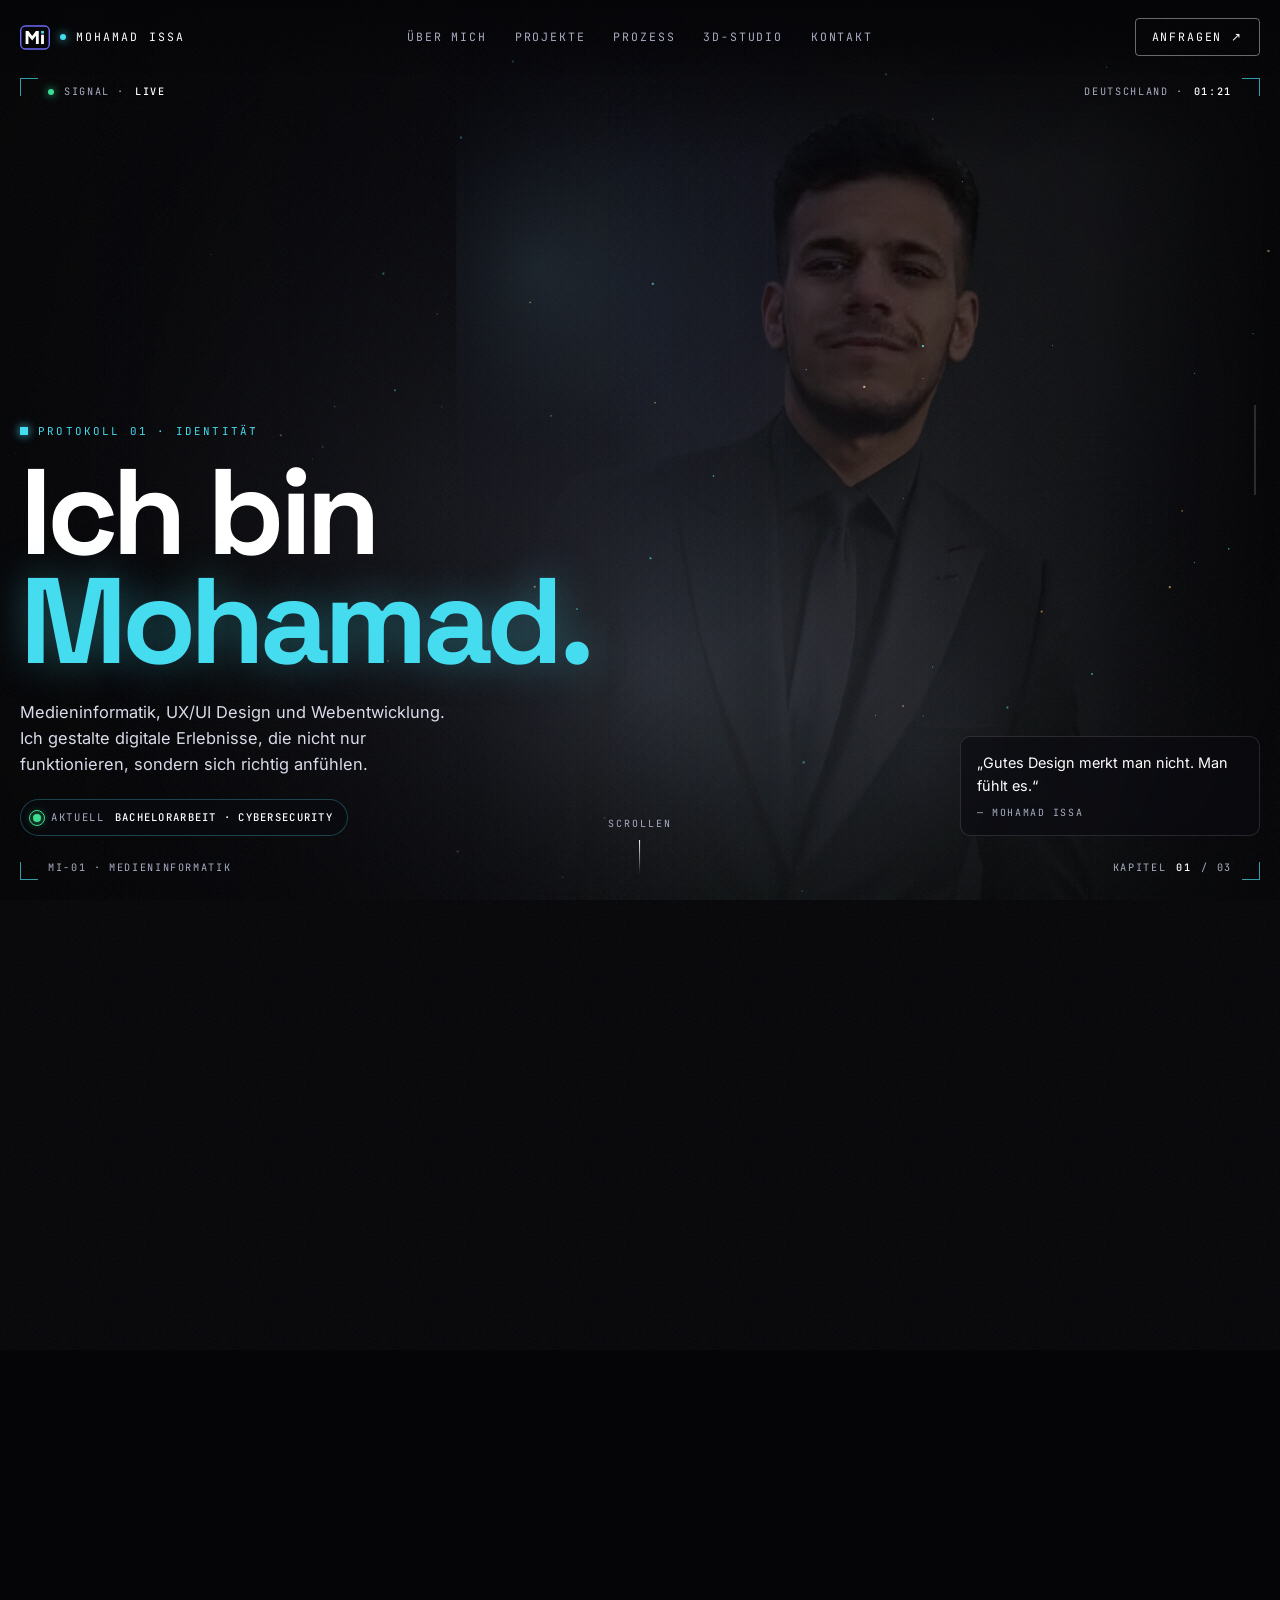
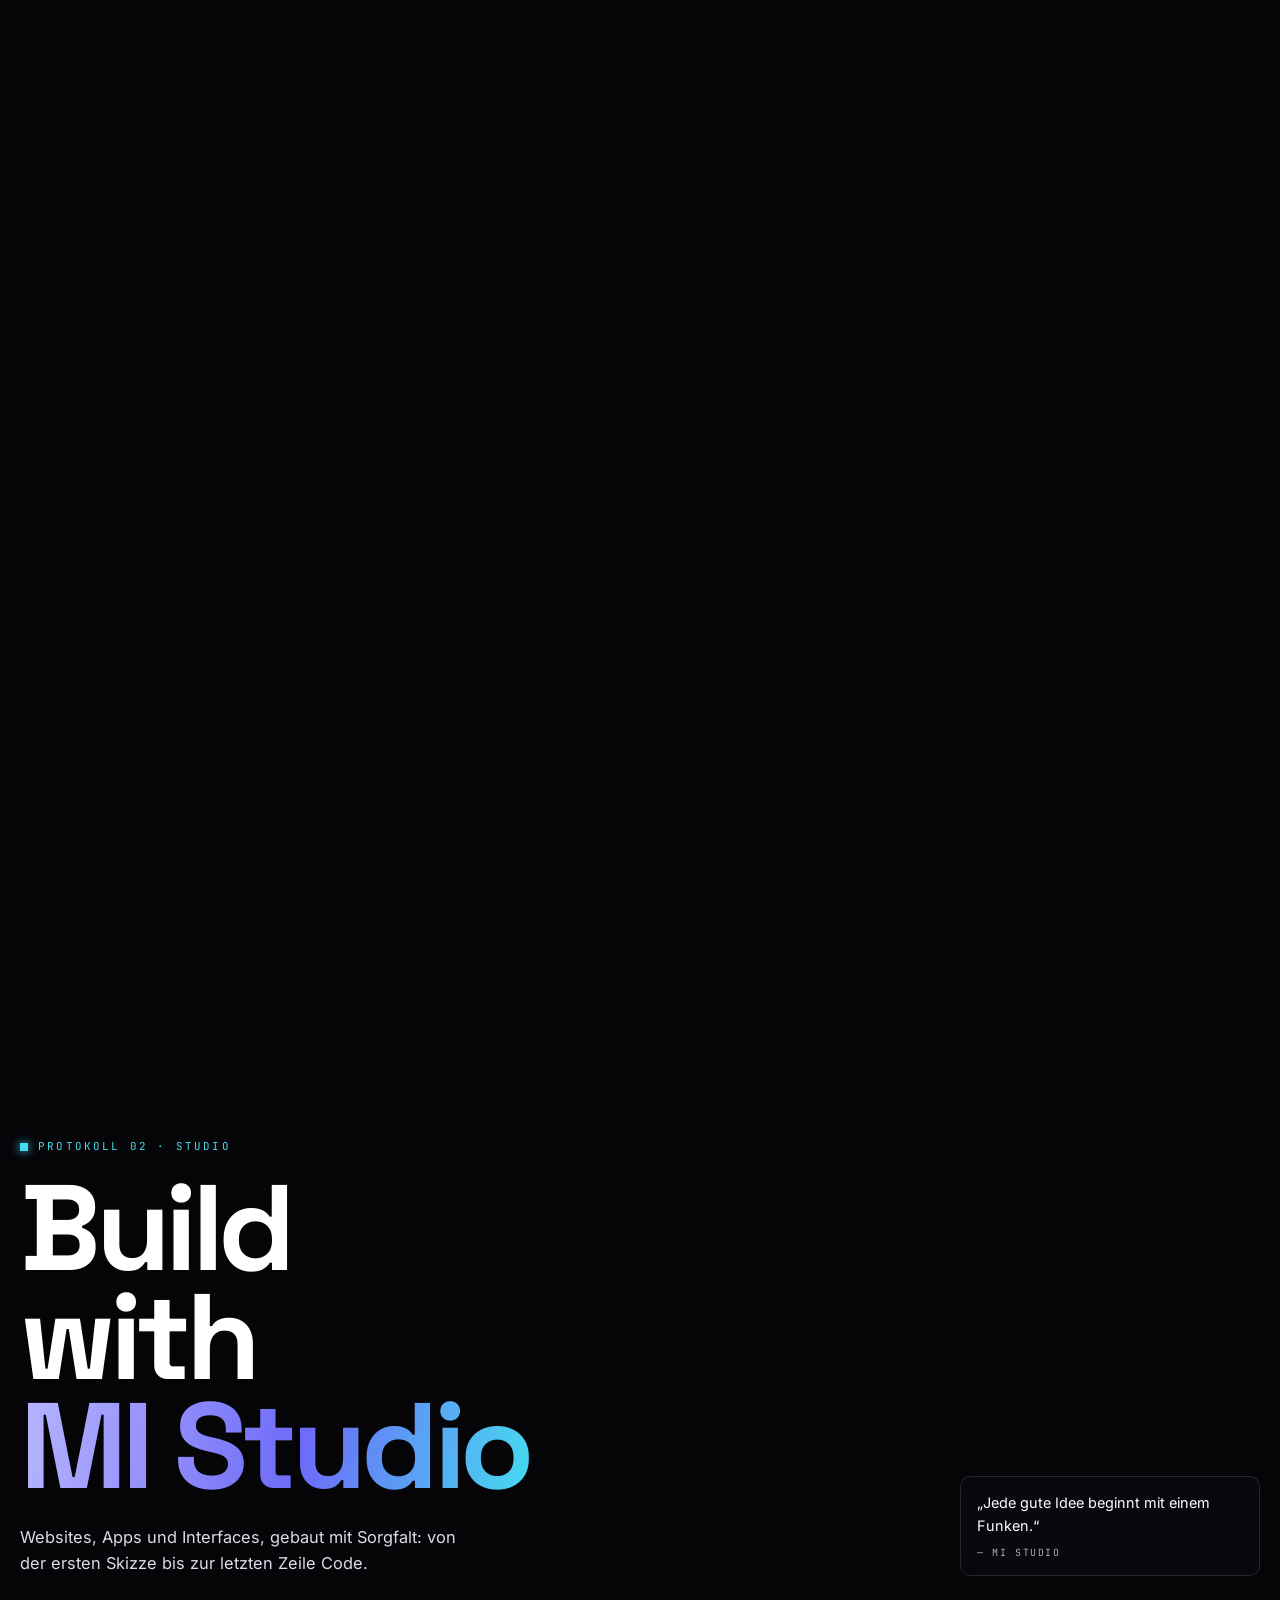
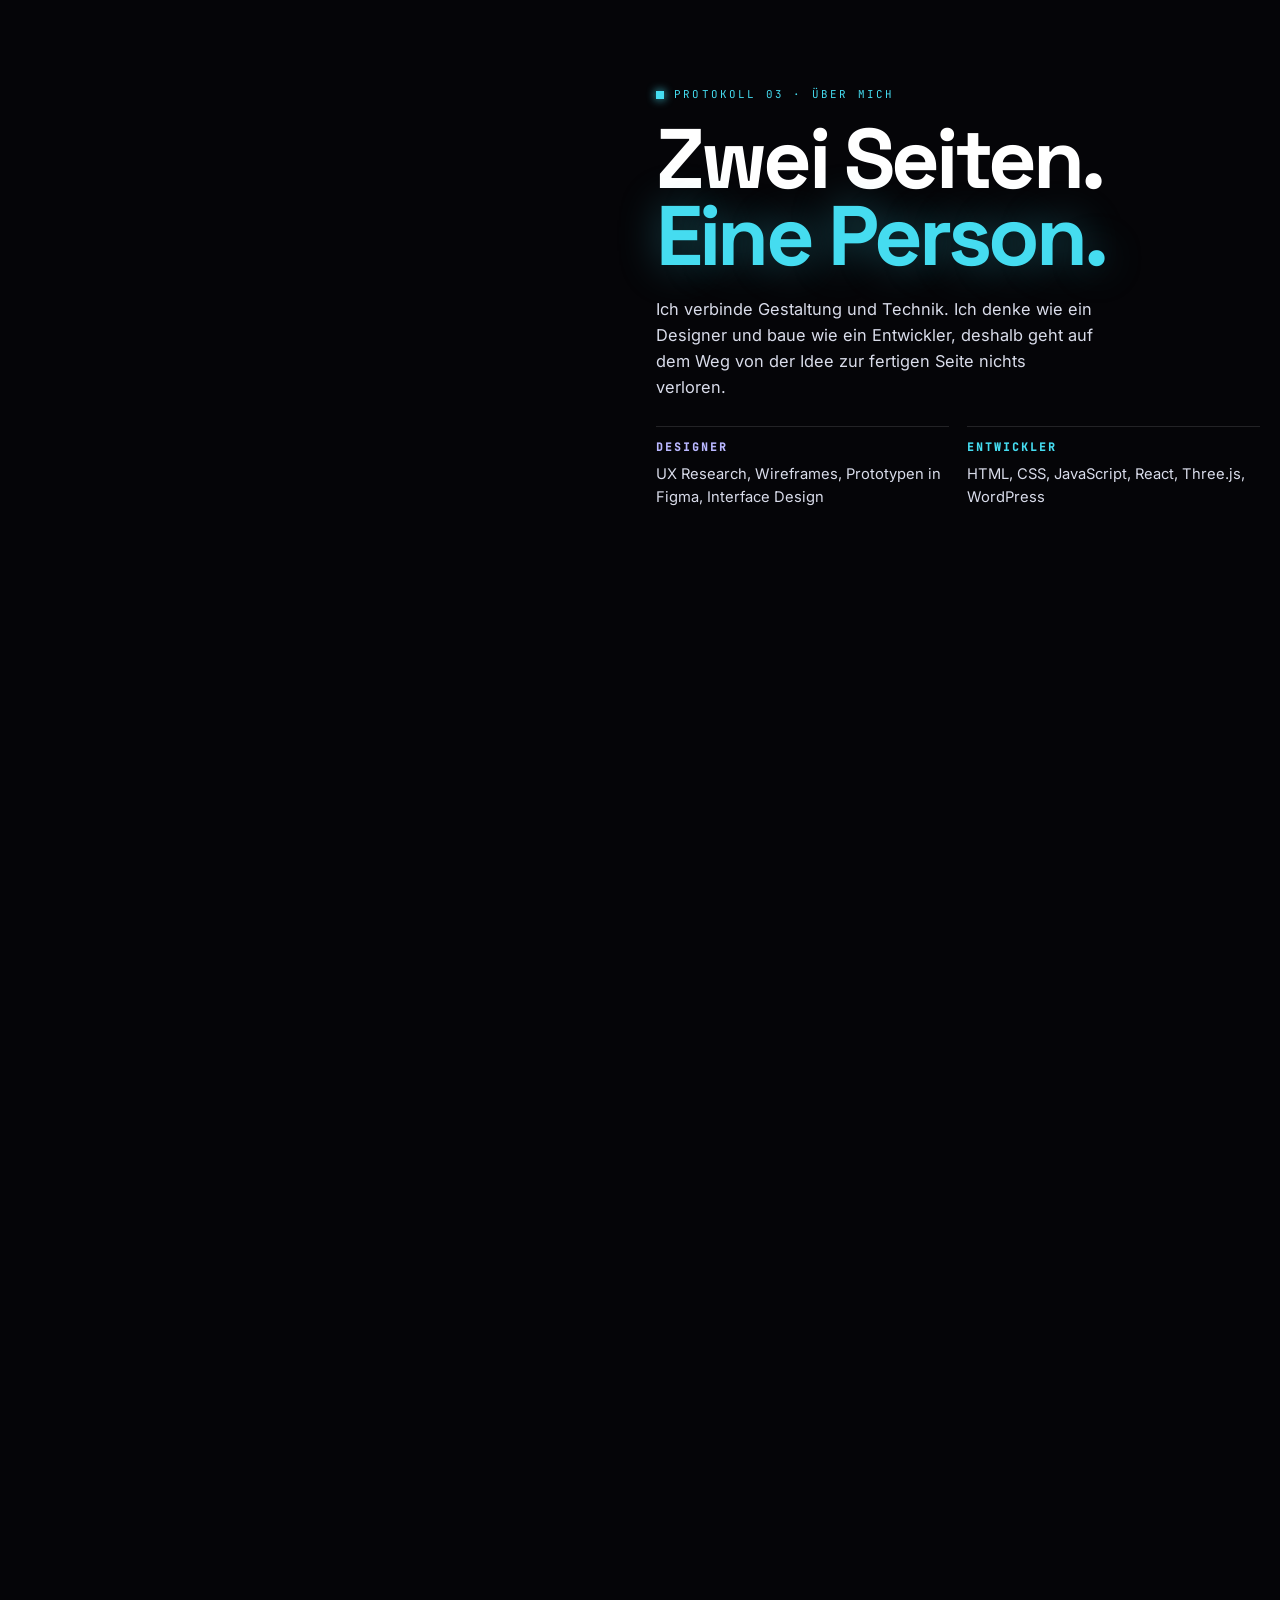
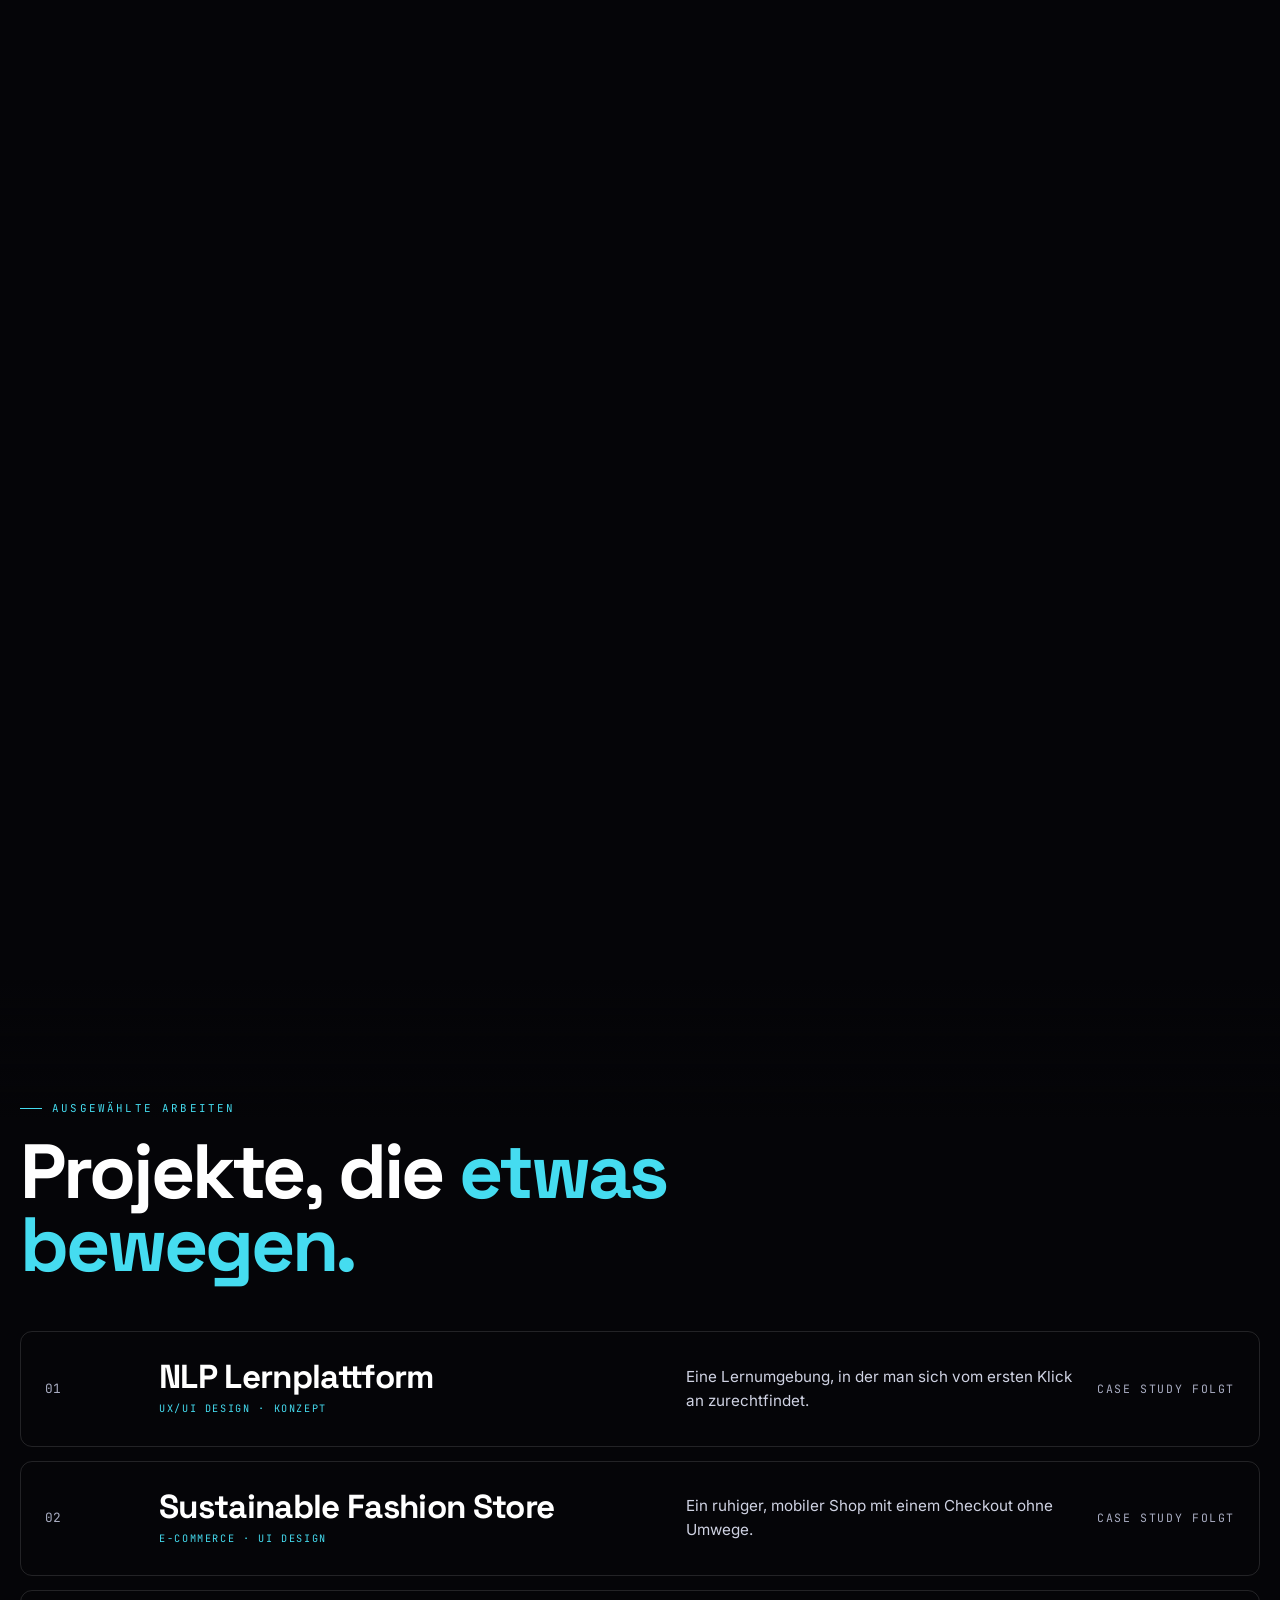
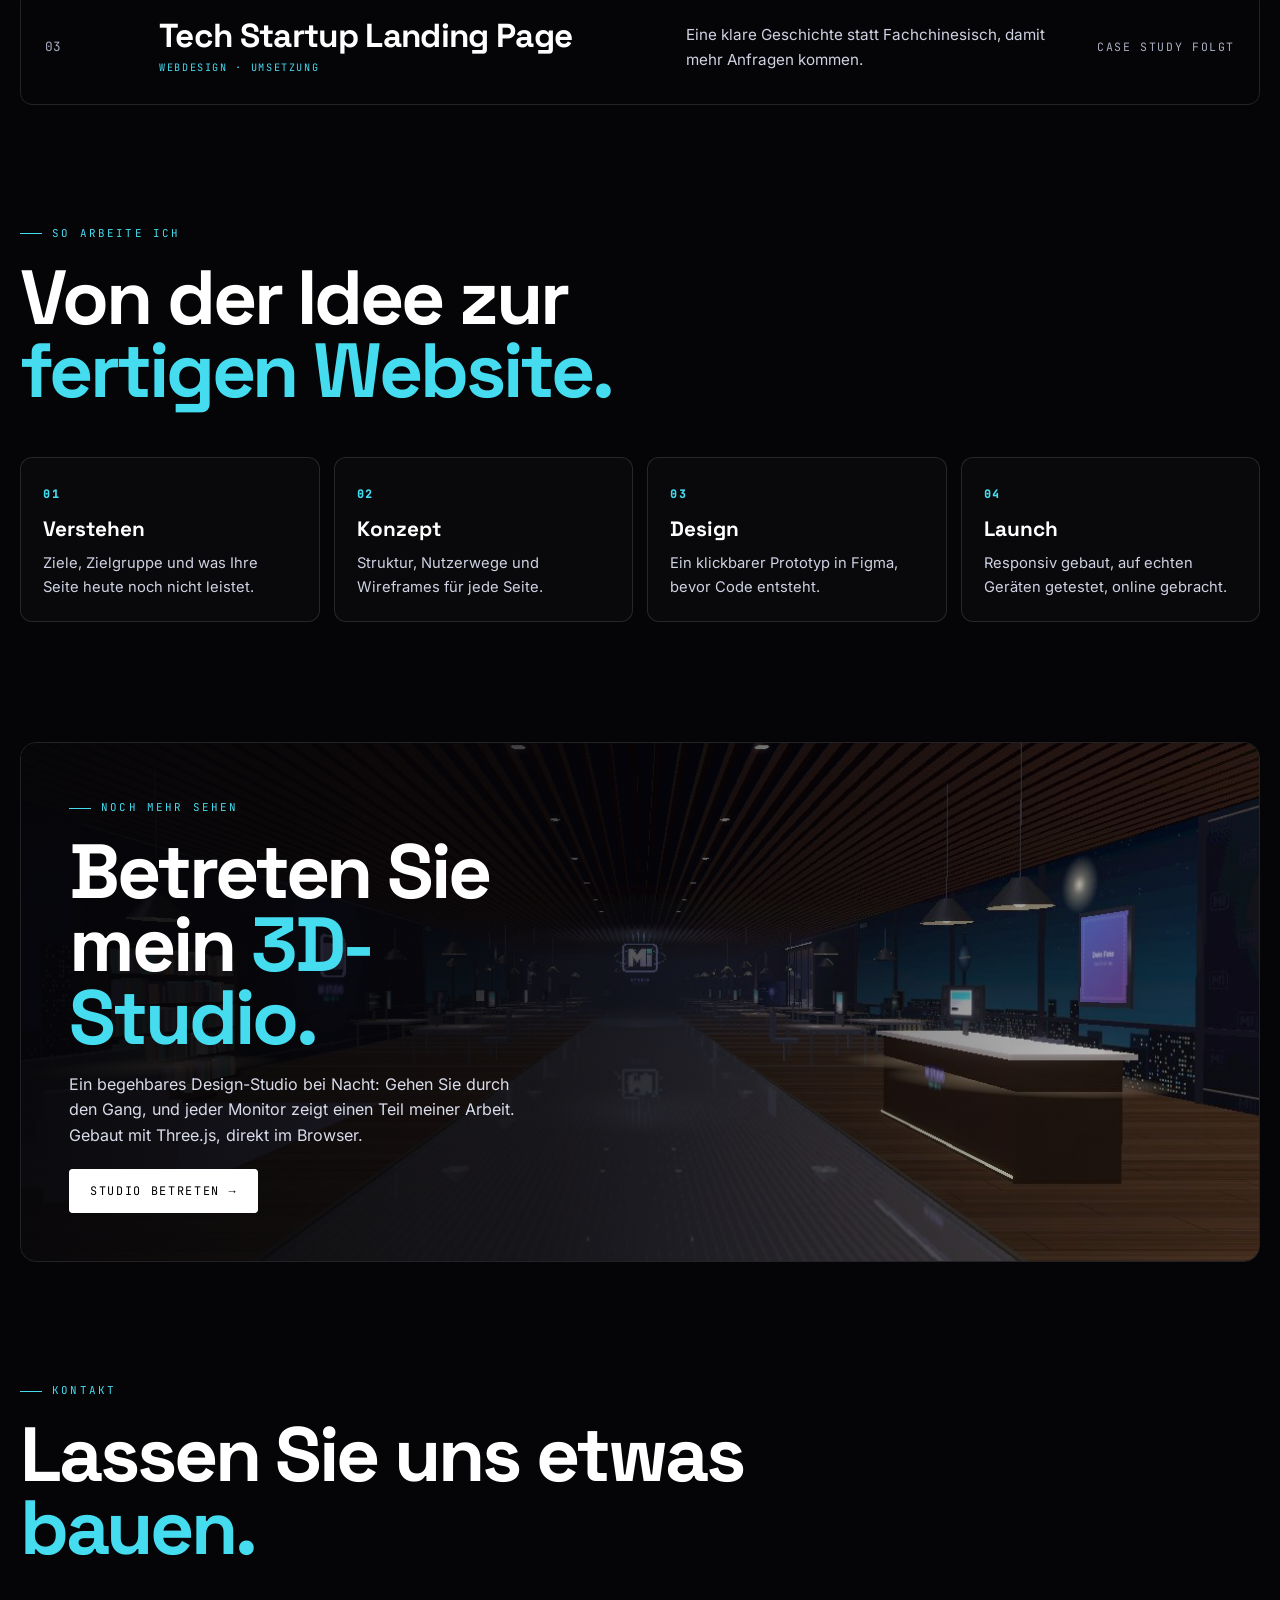
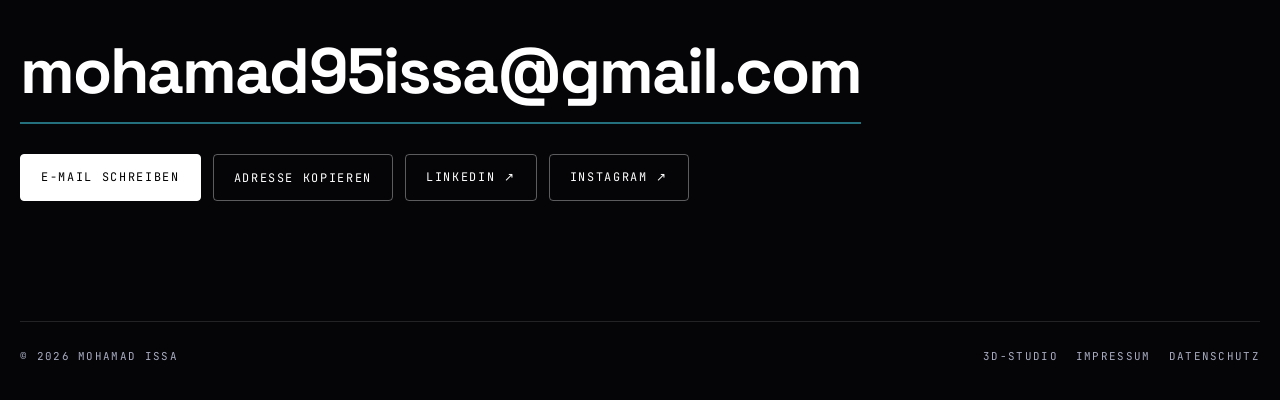
==== commit 189e5cab: "code ändern" ====
--- a/index.html
+++ b/index.html
@@ -72,6 +72,8 @@
           <div class="kick">Protokoll 01 · Identität</div>
           <h1 class="big">Ich bin<br><span class="acc">Mohamad.</span></h1>
           <p class="sub">Medieninformatik, UX/UI Design und Webentwicklung. Ich gestalte digitale Erlebnisse, die nicht nur funktionieren, sondern sich richtig anfühlen.</p>
+          <!-- AKTUELL: hier einfach den Text ändern, wenn sich etwas tut -->
+          <div class="now"><span class="pulse"></span>Aktuell <b>Bachelorarbeit · Cybersecurity</b></div>
         </div>
         <div class="quote reveal" data-in=".35">„Gutes Design merkt man nicht. Man fühlt es.“<small>— Mohamad Issa</small></div>
       </div>
@@ -113,9 +115,9 @@
       <div class="label">Ausgewählte Arbeiten</div>
       <h2 class="h2">Projekte, die <span class="acc">etwas bewegen.</span></h2>
       <div class="projects">
-        <a class="proj" href="projekte/nlp-lernplattform.html"><span class="n">01</span><div><h3>NLP Lernplattform</h3><small>UX/UI Design · Konzept</small></div><p>Eine Lernumgebung, in der man sich vom ersten Klick an zurechtfindet.</p><span class="go">Case Study →</span></a>
-        <a class="proj" href="projekte/fashion-store.html"><span class="n">02</span><div><h3>Sustainable Fashion Store</h3><small>E-Commerce · UI Design</small></div><p>Ein ruhiger, mobiler Shop mit einem Checkout ohne Umwege.</p><span class="go">Case Study →</span></a>
-        <a class="proj" href="projekte/startup-landing.html"><span class="n">03</span><div><h3>Tech Startup Landing Page</h3><small>Webdesign · Umsetzung</small></div><p>Eine klare Geschichte statt Fachchinesisch, damit mehr Anfragen kommen.</p><span class="go">Case Study →</span></a>
+        <div class="proj soon"><!-- fertige Case Study: wieder <a class="proj" href="projekte/nlp-lernplattform.html"> --> <span class="n">01</span><div><h3>NLP Lernplattform</h3><small>UX/UI Design · Konzept</small></div><p>Eine Lernumgebung, in der man sich vom ersten Klick an zurechtfindet.</p><span class="go">Case Study folgt</span></div>
+        <div class="proj soon"><!-- fertige Case Study: wieder <a class="proj" href="projekte/fashion-store.html"> --> <span class="n">02</span><div><h3>Sustainable Fashion Store</h3><small>E-Commerce · UI Design</small></div><p>Ein ruhiger, mobiler Shop mit einem Checkout ohne Umwege.</p><span class="go">Case Study folgt</span></div>
+        <div class="proj soon"><!-- fertige Case Study: wieder <a class="proj" href="projekte/startup-landing.html"> --> <span class="n">03</span><div><h3>Tech Startup Landing Page</h3><small>Webdesign · Umsetzung</small></div><p>Eine klare Geschichte statt Fachchinesisch, damit mehr Anfragen kommen.</p><span class="go">Case Study folgt</span></div>
       </div>
     </section>
 
--- a/cine.css
+++ b/cine.css
@@ -68,6 +68,12 @@
 .big .acc{color:var(--cyan);text-shadow:0 0 40px rgba(69,220,240,.35)}
 .big .ind{background:linear-gradient(100deg,#b9b7ff,#6d6af8 55%,#45dcf0);-webkit-background-clip:text;background-clip:text;color:transparent}
 .sub{margin-top:22px;max-width:44ch;color:#d9dcea;font-size:1.02rem}
+.now{display:inline-flex;align-items:center;gap:10px;margin-top:22px;padding:9px 14px 9px 12px;border:1px solid rgba(69,220,240,.28);border-radius:999px;background:rgba(10,11,18,.55);backdrop-filter:blur(8px);-webkit-backdrop-filter:blur(8px);font-family:var(--mono);font-size:.66rem;letter-spacing:.16em;text-transform:uppercase;color:var(--muted)}
+.now b{color:var(--fg);font-weight:500;letter-spacing:.12em}
+.now .pulse{position:relative;width:8px;height:8px;border-radius:50%;background:#3ee08f;box-shadow:0 0 10px #3ee08f}
+.now .pulse::after{content:"";position:absolute;inset:-4px;border-radius:50%;border:1px solid #3ee08f;animation:pulse 2s ease-out infinite}
+@keyframes pulse{from{transform:scale(.6);opacity:1}to{transform:scale(1.8);opacity:0}}
+@media (prefers-reduced-motion:reduce){.now .pulse::after{animation:none}}
 .quote{justify-self:end;max-width:300px;background:rgba(10,11,18,.6);border:1px solid var(--line);border-radius:10px;padding:14px 16px;backdrop-filter:blur(10px);-webkit-backdrop-filter:blur(10px);font-size:.9rem}
 .quote small{display:block;font-family:var(--mono);font-size:.62rem;letter-spacing:.16em;text-transform:uppercase;color:var(--muted);margin-top:8px}
 .reveal{opacity:var(--o,1);transform:translateY(calc((1 - var(--o,1)) * 30px))}
@@ -100,6 +106,8 @@
 .proj h3{font-family:var(--display);font-weight:700;font-size:clamp(1.4rem,2.6vw,2.2rem);letter-spacing:-.02em;line-height:1.05}
 .proj p{color:#cfd2e2;font-size:.95rem}
 .proj small{display:block;font-family:var(--mono);font-size:.64rem;letter-spacing:.16em;text-transform:uppercase;color:var(--cyan);margin-top:6px}
+.proj.soon{cursor:default}
+.proj.soon .go{color:var(--muted)}
 .proj .go{font-family:var(--mono);font-size:.72rem;letter-spacing:.14em;text-transform:uppercase;white-space:nowrap;transition:transform .3s}
 .proj:hover .go{transform:translateX(6px)}
 .steps{list-style:none;display:grid;grid-template-columns:repeat(4,minmax(0,1fr));gap:14px}
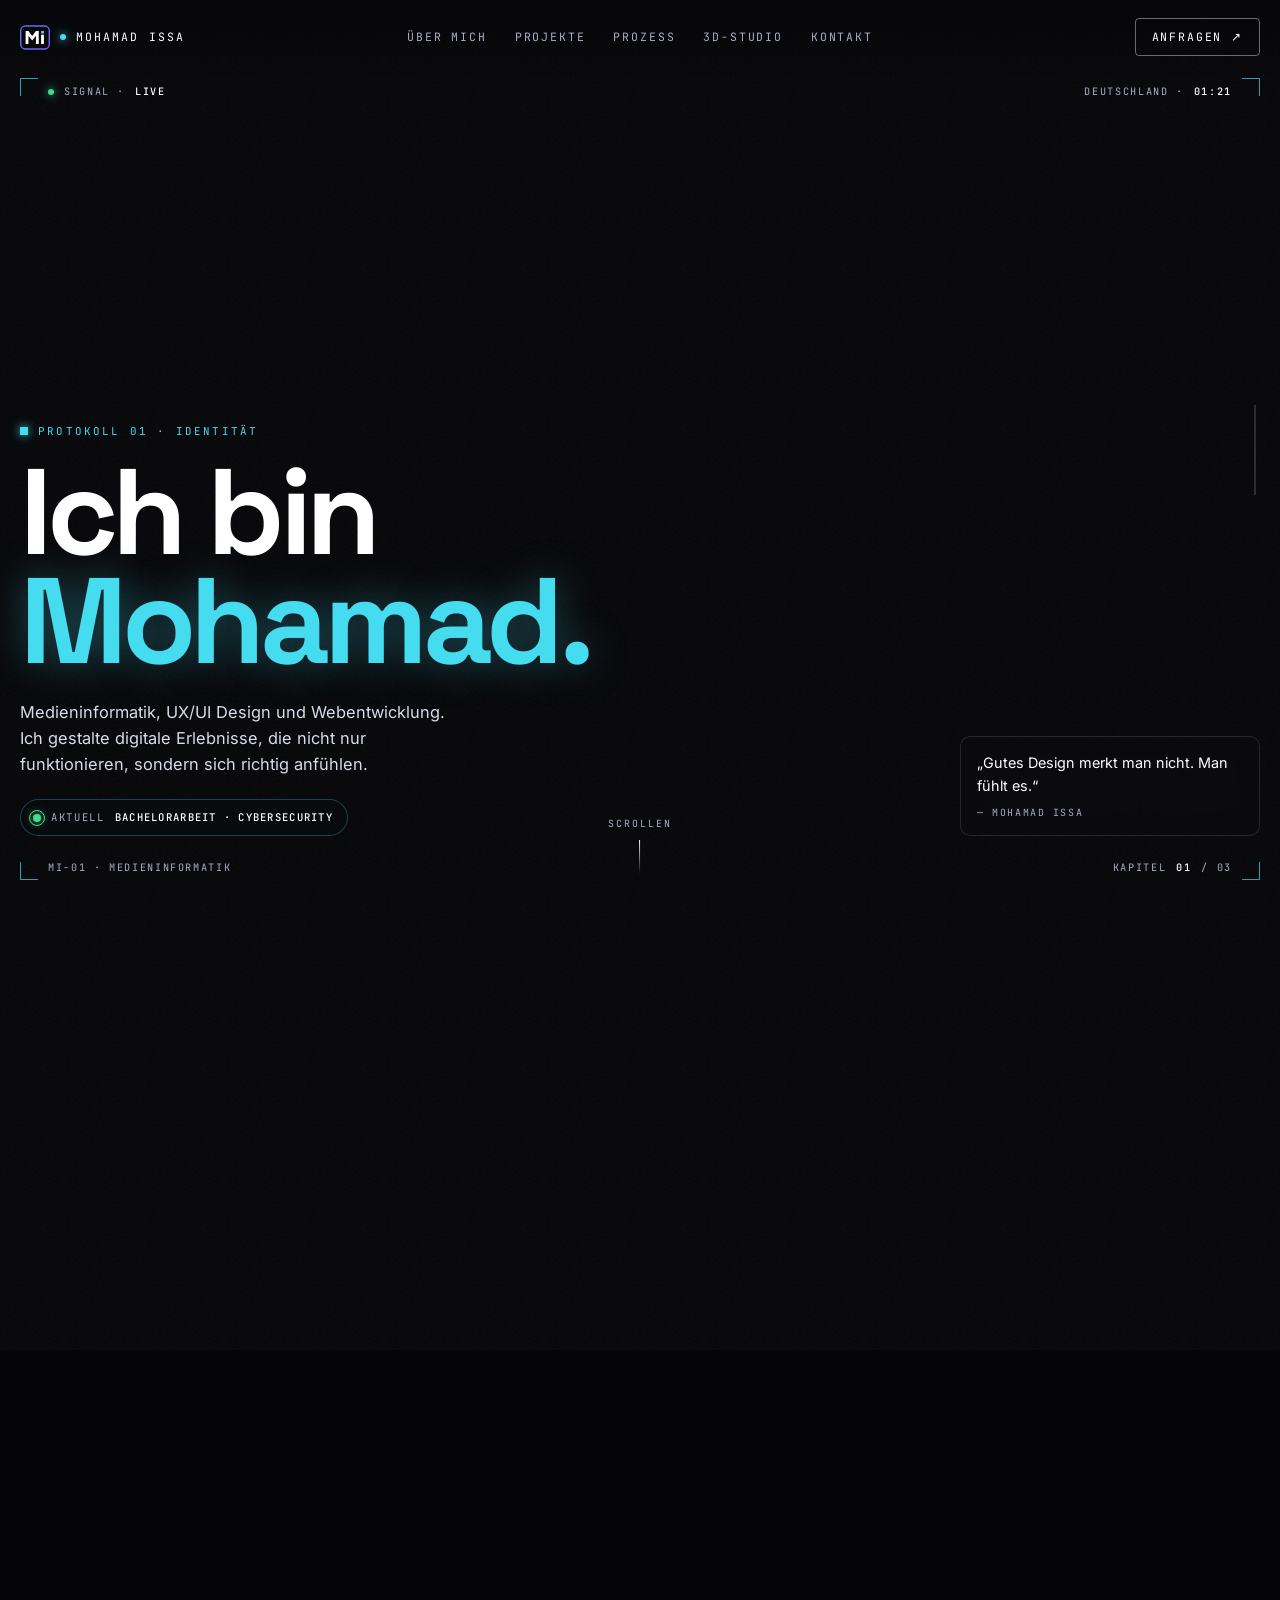
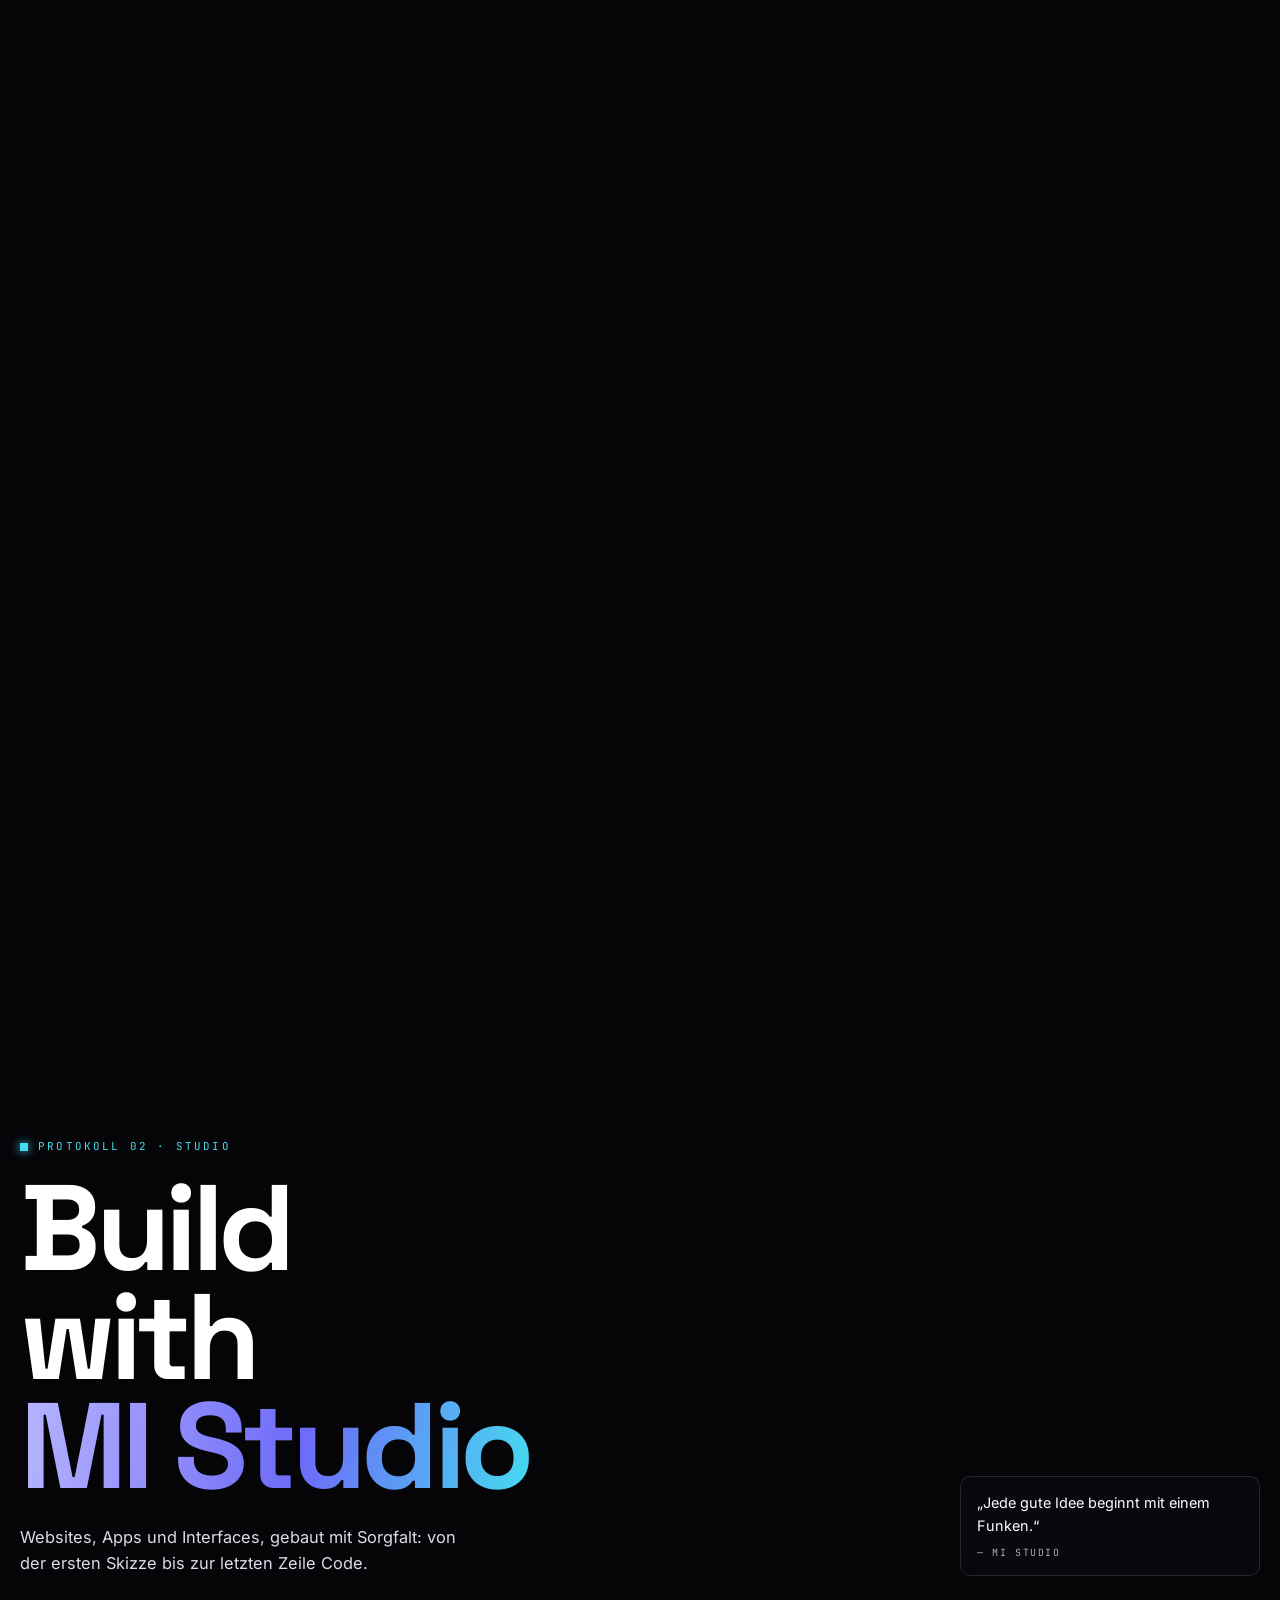
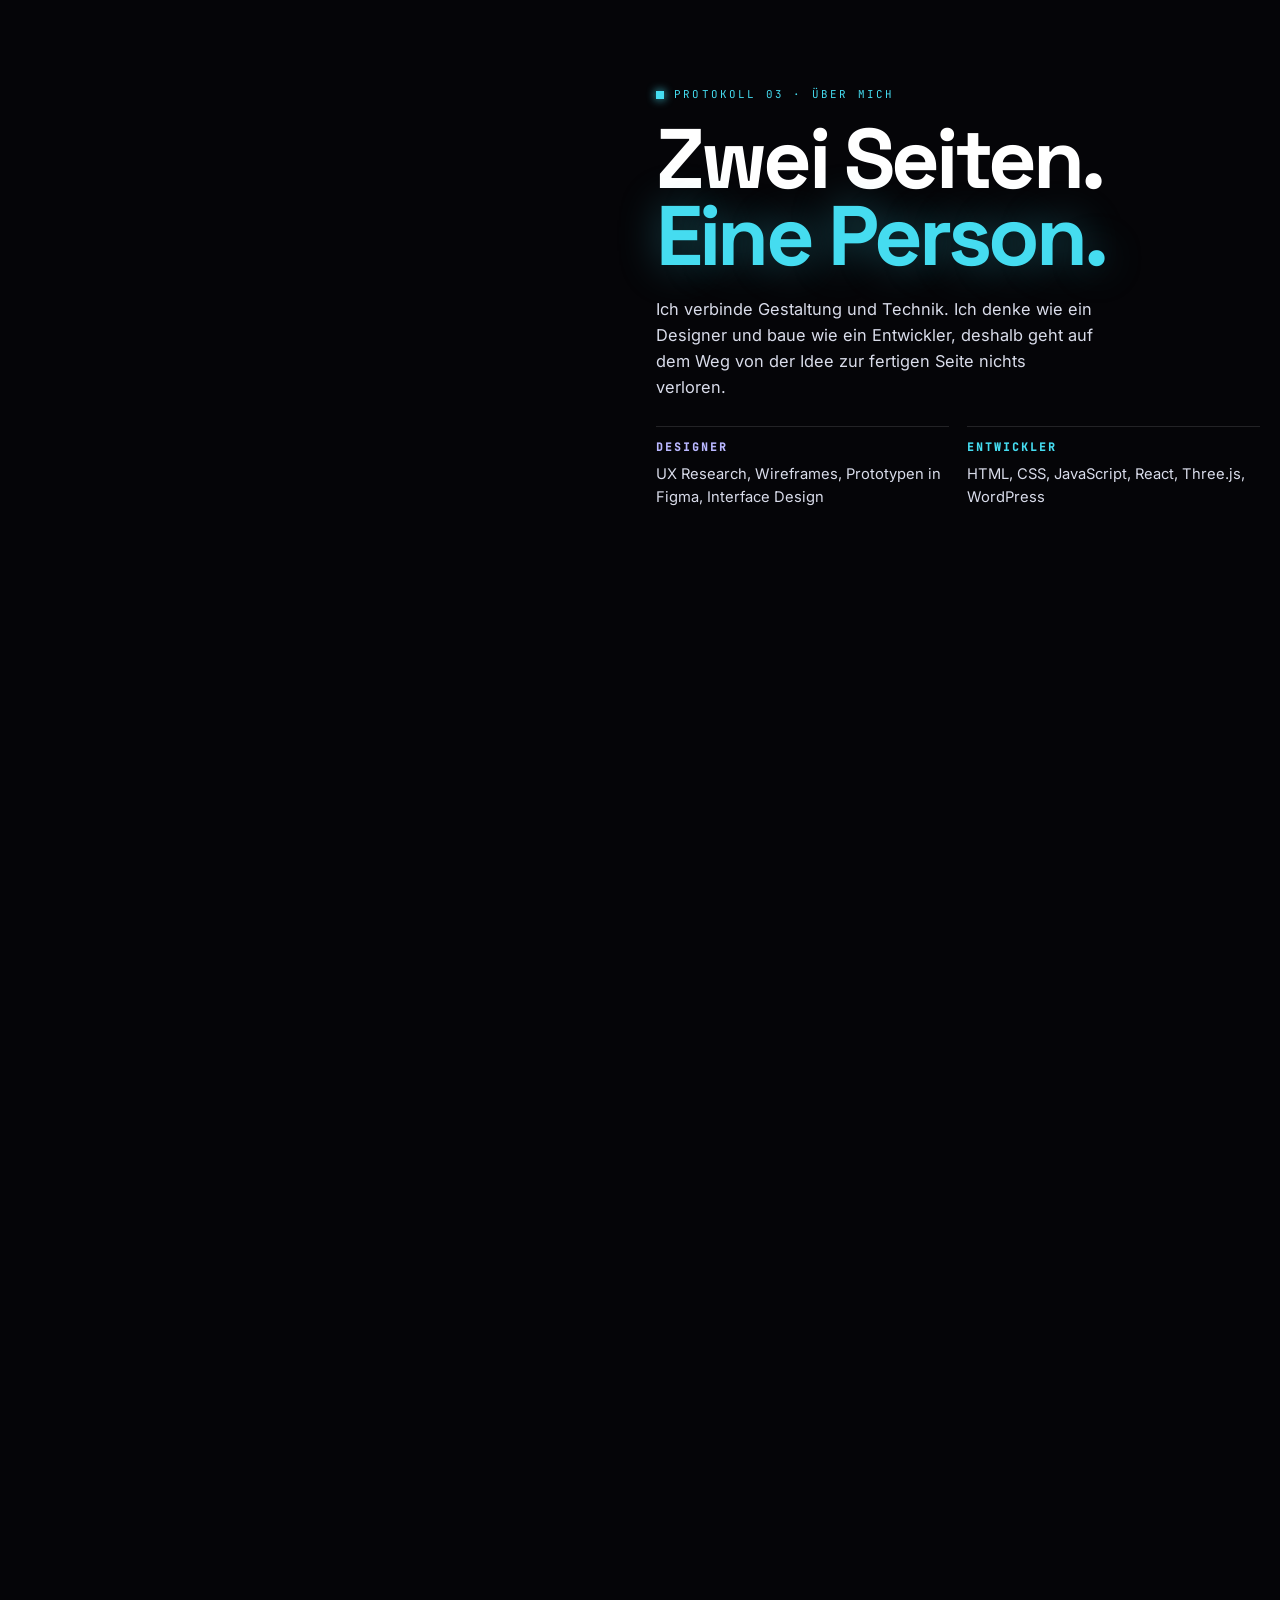
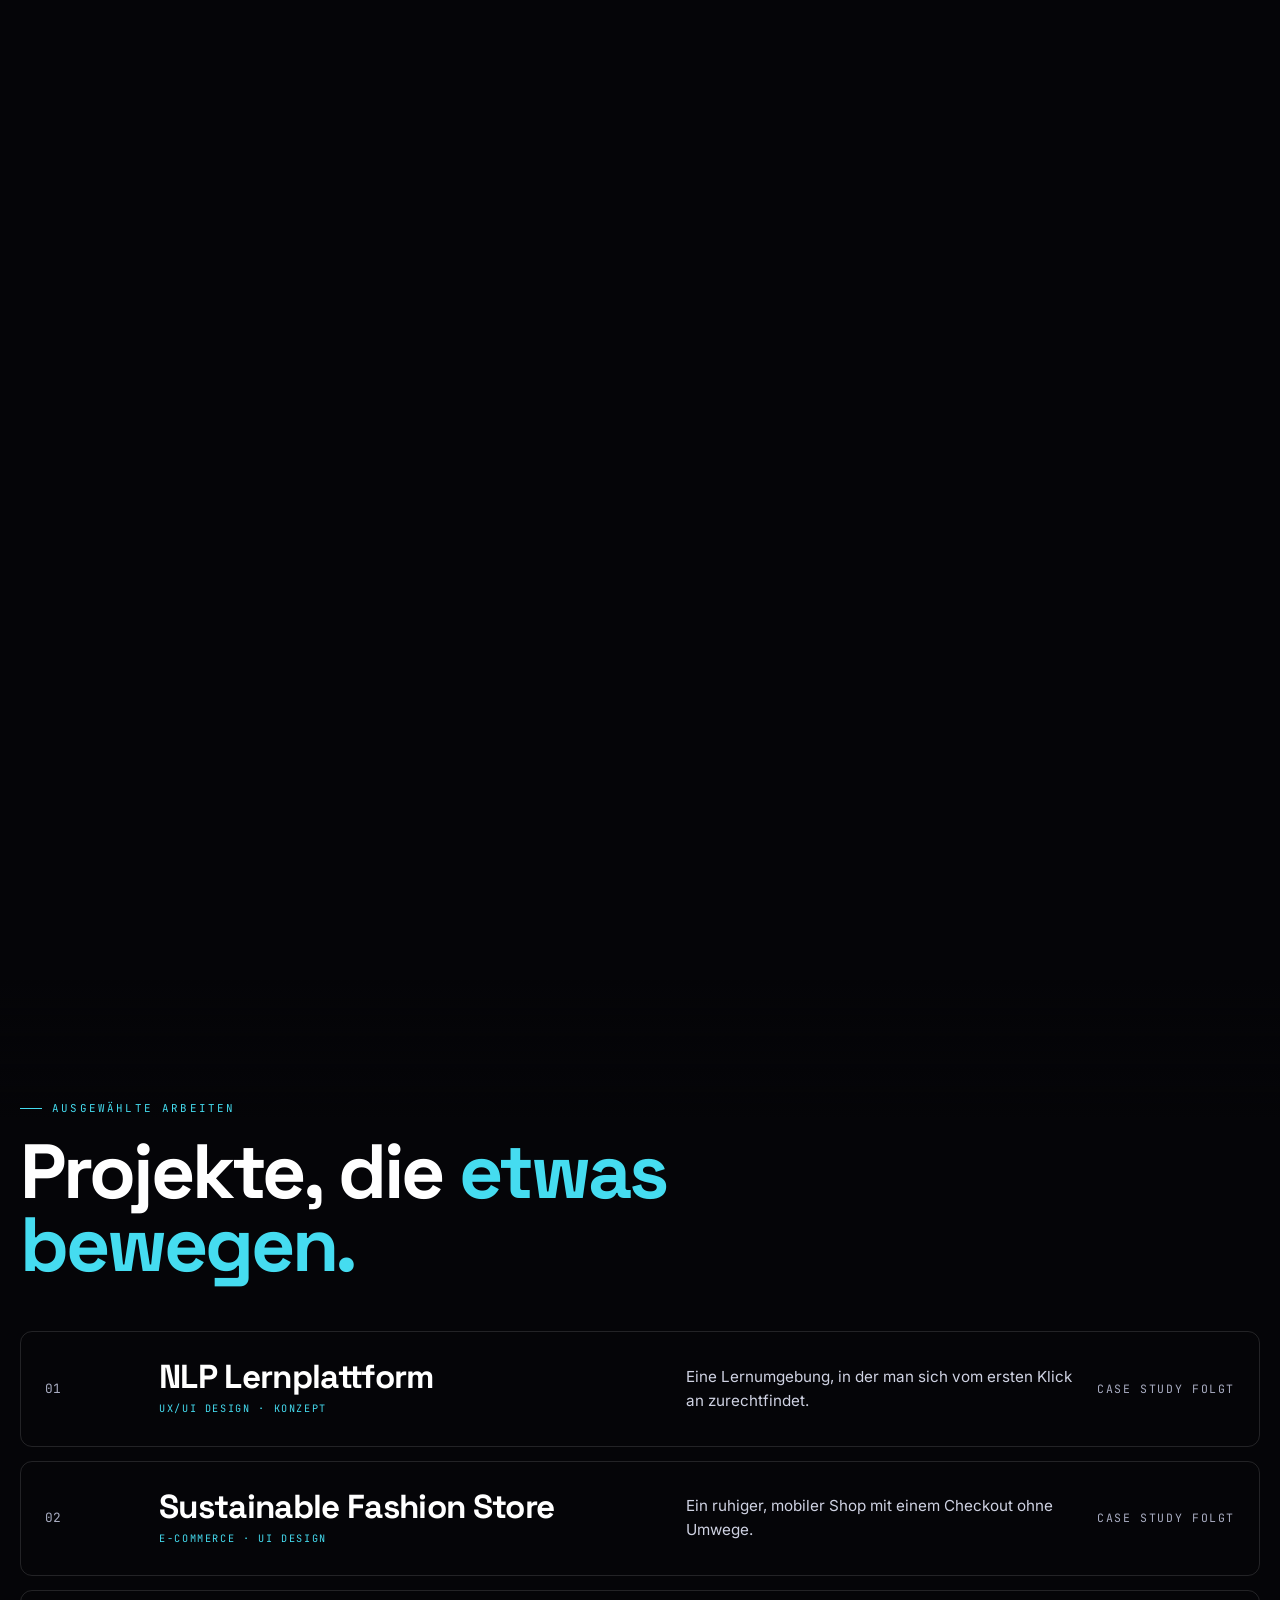
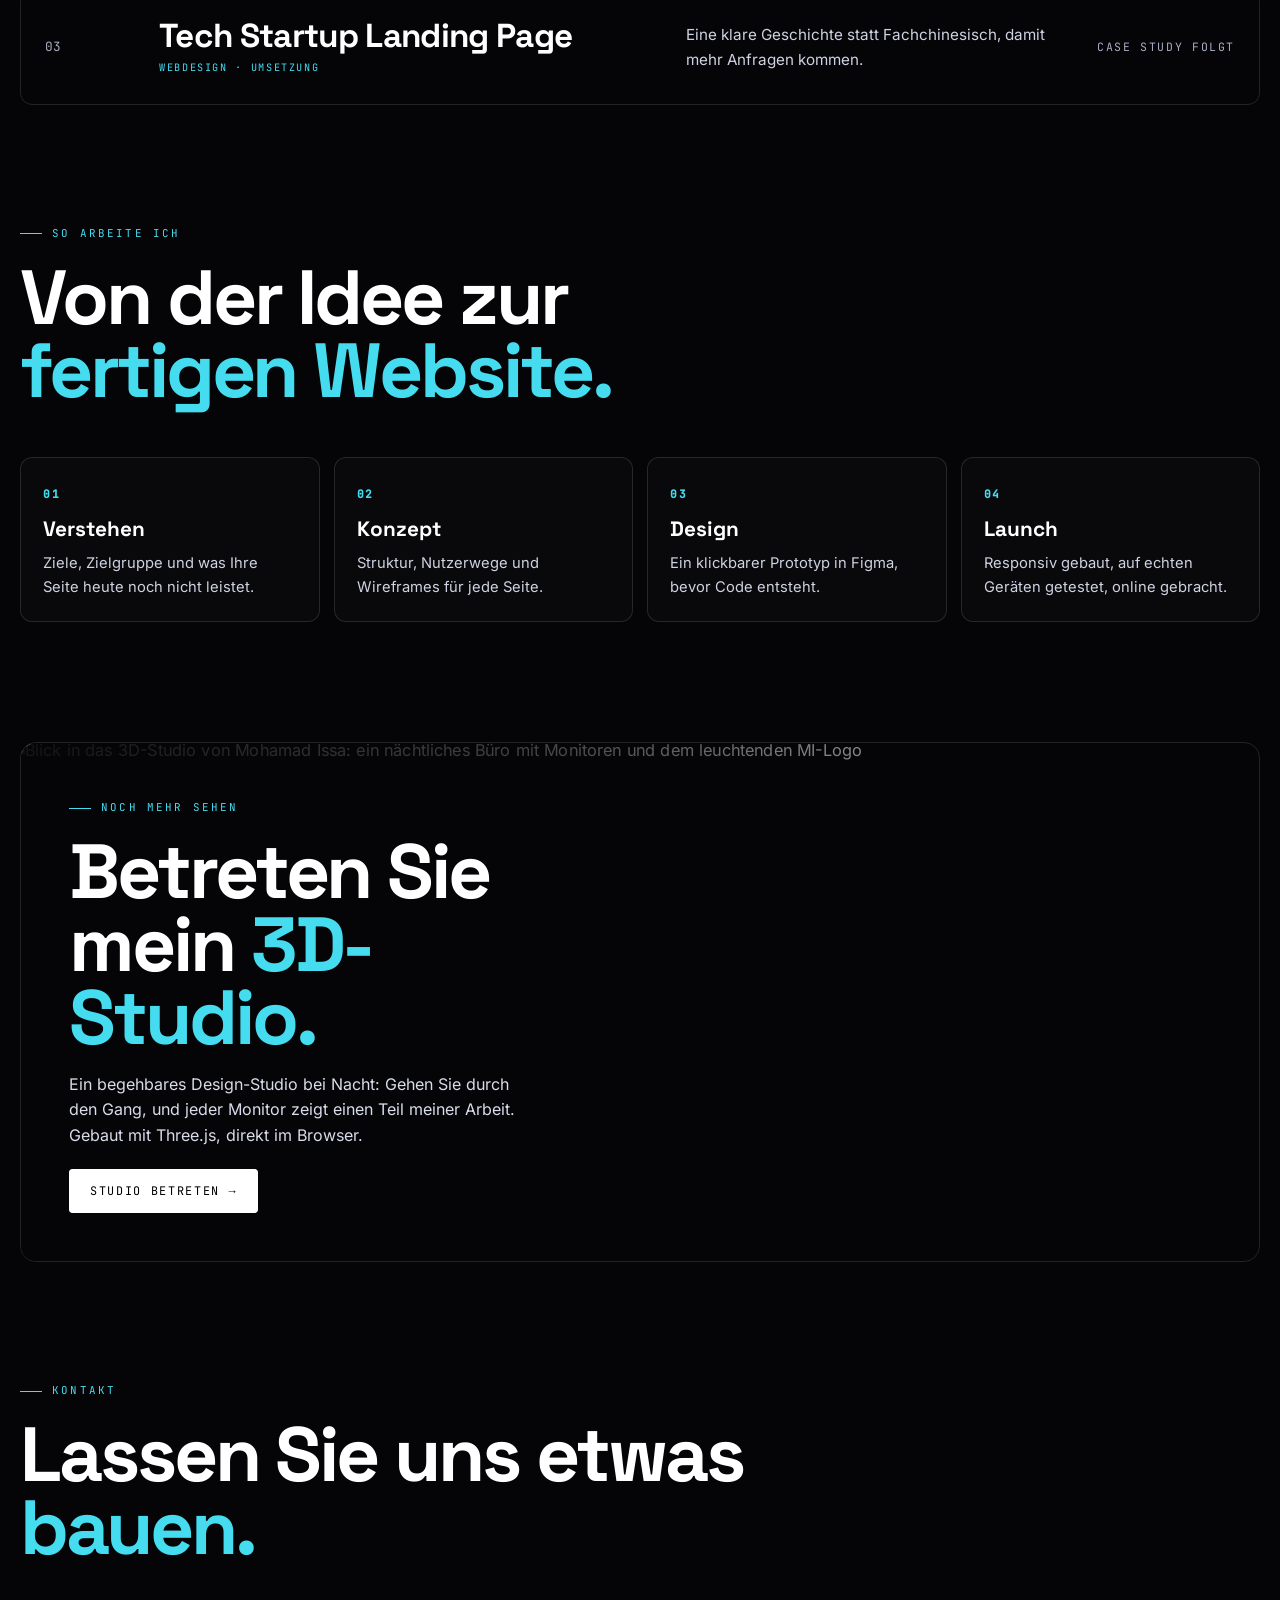
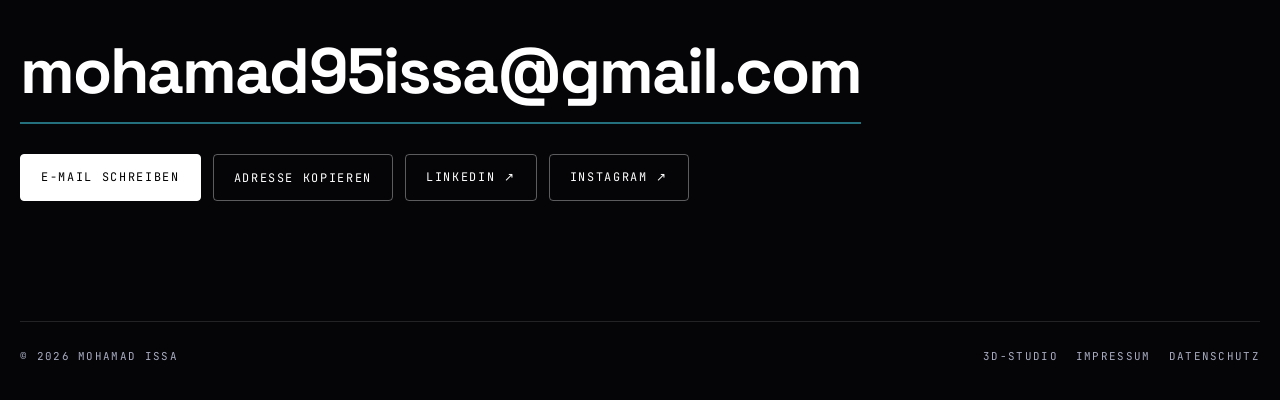
==== commit 3e00fa4f: "neue code" ====
--- a/index.html
+++ b/index.html
@@ -36,9 +36,13 @@
     <title>Mohamad Issa | Medieninformatik, UX/UI Design &amp; Webentwicklung</title>
     <link rel="stylesheet" href="fonts/fonts.css">
     <link rel="stylesheet" href="cine.css">
-    <link rel="preload" as="image" href="img/portrait.jpg">
+    <link rel="preload" as="image" href="img/portrait.webp" type="image/webp">
+    <link rel="preload" as="font" type="font/woff2" href="fonts/space-grotesk-latin-700-normal.woff2" crossorigin>
+    <link rel="preload" as="font" type="font/woff2" href="fonts/inter-latin-400-normal.woff2" crossorigin>
+    <link rel="preload" as="font" type="font/woff2" href="fonts/jetbrains-mono-latin-500-normal.woff2" crossorigin>
 </head>
 <body>
+<a class="skip" href="#projekte">Direkt zu den Projekten</a>
 <div id="loader" role="status" aria-label="Seite wird geladen">
   <svg viewBox="0 0 64 52" aria-hidden="true"><rect class="ld-f" x="1.5" y="1.5" width="61" height="49" rx="10" fill="none" stroke="#6d6af8" stroke-width="3"/><g class="ld-p"><path d="M12 40V12h6l8 11 8-11h6v28h-6V22l-8 10.5L18 22v18z" fill="#fff"/><rect x="45" y="20" width="6" height="20" fill="#fff"/><rect x="45" y="12" width="6" height="5.5" fill="#45dcf0"/></g></svg>
   <span>MI · Design &amp; Code</span>
@@ -134,7 +138,7 @@
 
     <section class="block" id="studio" style="padding-top:0">
       <a class="studio-card" href="studio.html">
-        <img src="img/studio-preview.jpg" alt="Blick in das 3D-Studio von Mohamad Issa: ein nächtliches Büro mit Monitoren und dem leuchtenden MI-Logo" loading="lazy">
+        <picture><source srcset="img/studio-preview.webp" type="image/webp"><img src="img/studio-preview.jpg" alt="Blick in das 3D-Studio von Mohamad Issa: ein nächtliches Büro mit Monitoren und dem leuchtenden MI-Logo" loading="lazy"></picture>
         <div class="studio-txt">
           <div class="label">Noch mehr sehen</div>
           <h2 class="h2">Betreten Sie mein <span class="acc">3D-Studio.</span></h2>
@@ -167,7 +171,7 @@
   </div>
 </main>
 
-<script src="cine.js"></script>
+<script src="cine.js" defer></script>
 <script src="zaehler.js" defer></script>
 </body>
 </html>
--- a/cine.css
+++ b/cine.css
@@ -159,6 +159,7 @@
 
 /* teaser for the 3D studio */
 .studio-card{position:relative;display:block;min-height:520px;border-radius:16px;overflow:hidden;border:1px solid var(--line);text-decoration:none;color:var(--fg);isolation:isolate}
+.studio-card picture{display:contents}
 .studio-card img{position:absolute;inset:0;width:100%;height:100%;object-fit:cover;z-index:-2;transform:scale(1.02);transition:transform 1.2s cubic-bezier(.2,.7,.2,1)}
 .studio-card::before{content:"";position:absolute;inset:0;z-index:-1;background:linear-gradient(90deg,rgba(5,5,8,.94) 0%,rgba(5,5,8,.75) 42%,rgba(5,5,8,.15) 100%)}
 .studio-card:hover img{transform:scale(1.07)}
@@ -185,3 +186,8 @@
 html.mi-solo .reveal{opacity:1!important;transform:none!important}
 html.mi-solo .hud .l1,html.mi-solo .hud .l2{top:24px}
 html.mi-solo .hud .tl,html.mi-solo .hud .tr{top:18px}
+
+/* keyboard users can jump past the animated intro */
+.skip{position:fixed;left:16px;top:-60px;z-index:200;background:#eef0fa;color:#050508;font-family:var(--mono);font-size:.74rem;letter-spacing:.14em;text-transform:uppercase;text-decoration:none;padding:12px 18px;border-radius:8px;transition:top .2s}
+.skip:focus{top:16px;outline:2px solid var(--cyan);outline-offset:3px}
+html.mi-solo .skip{display:none}
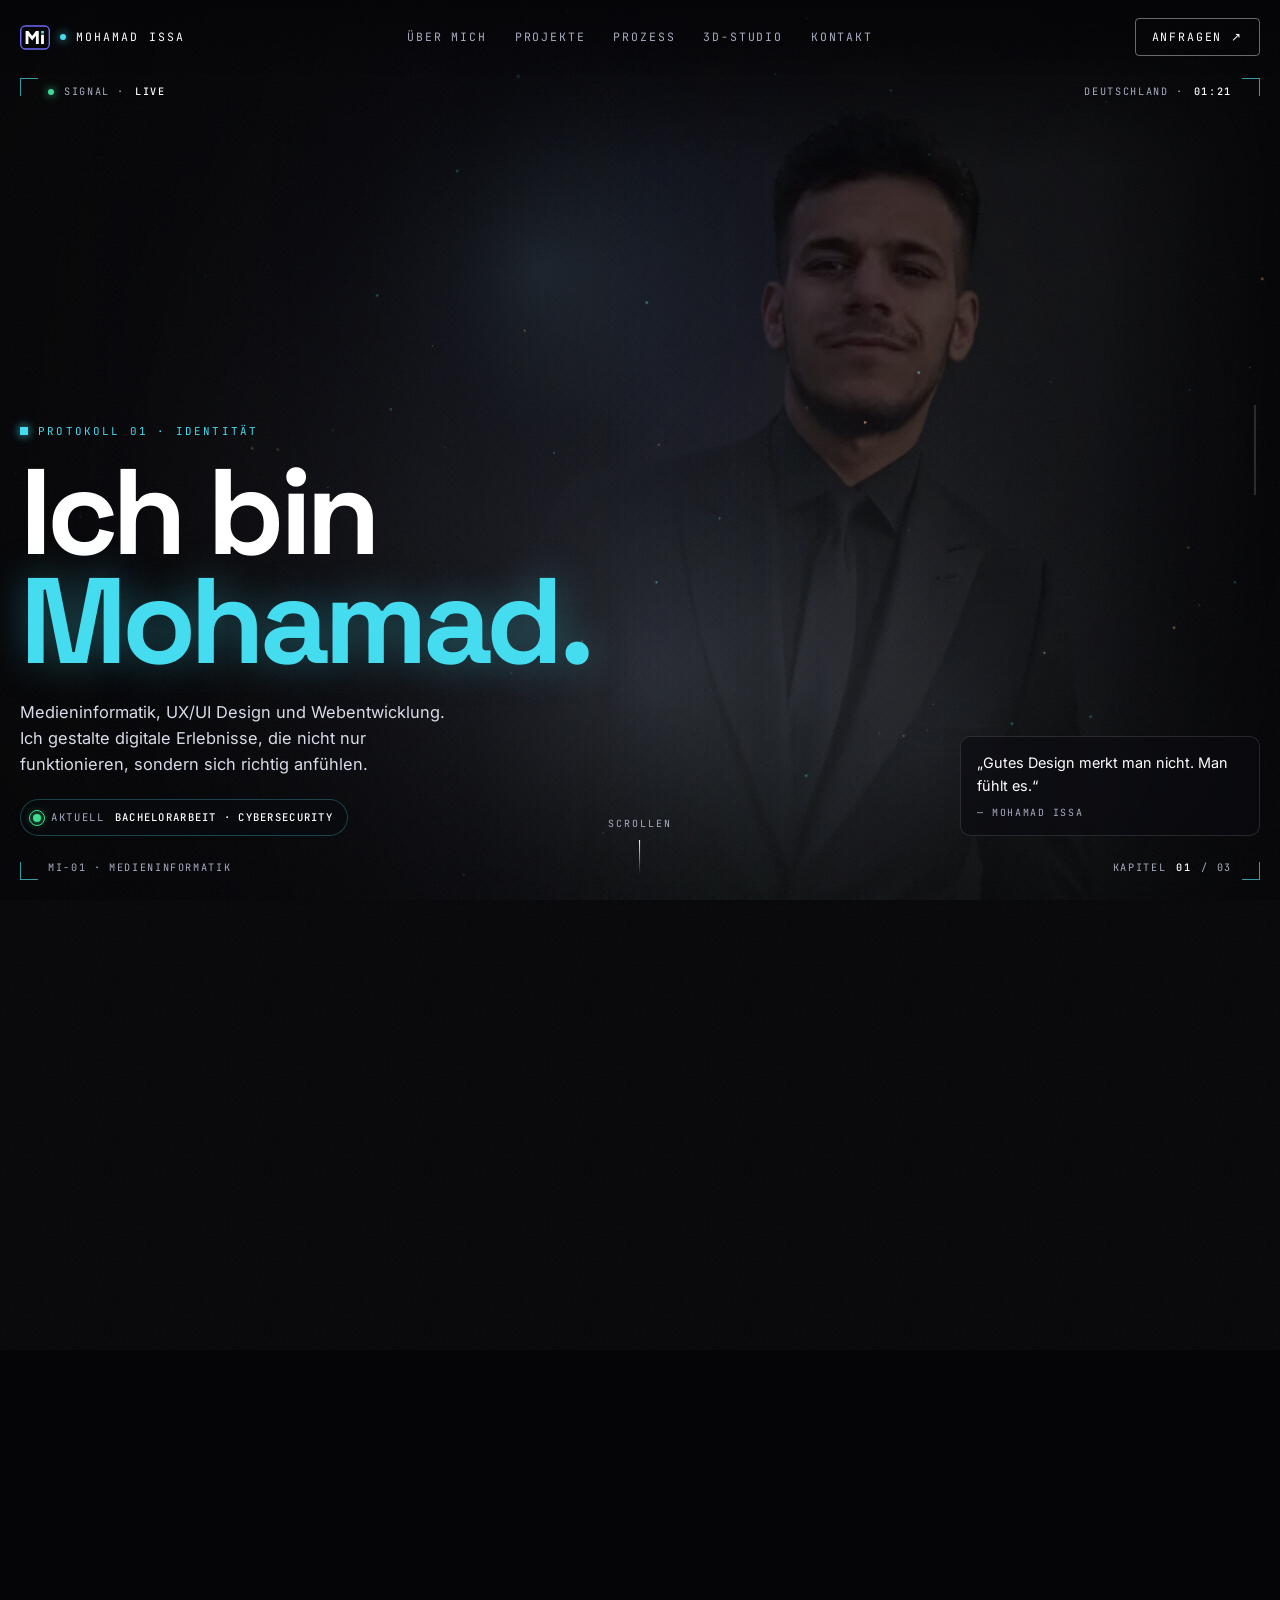
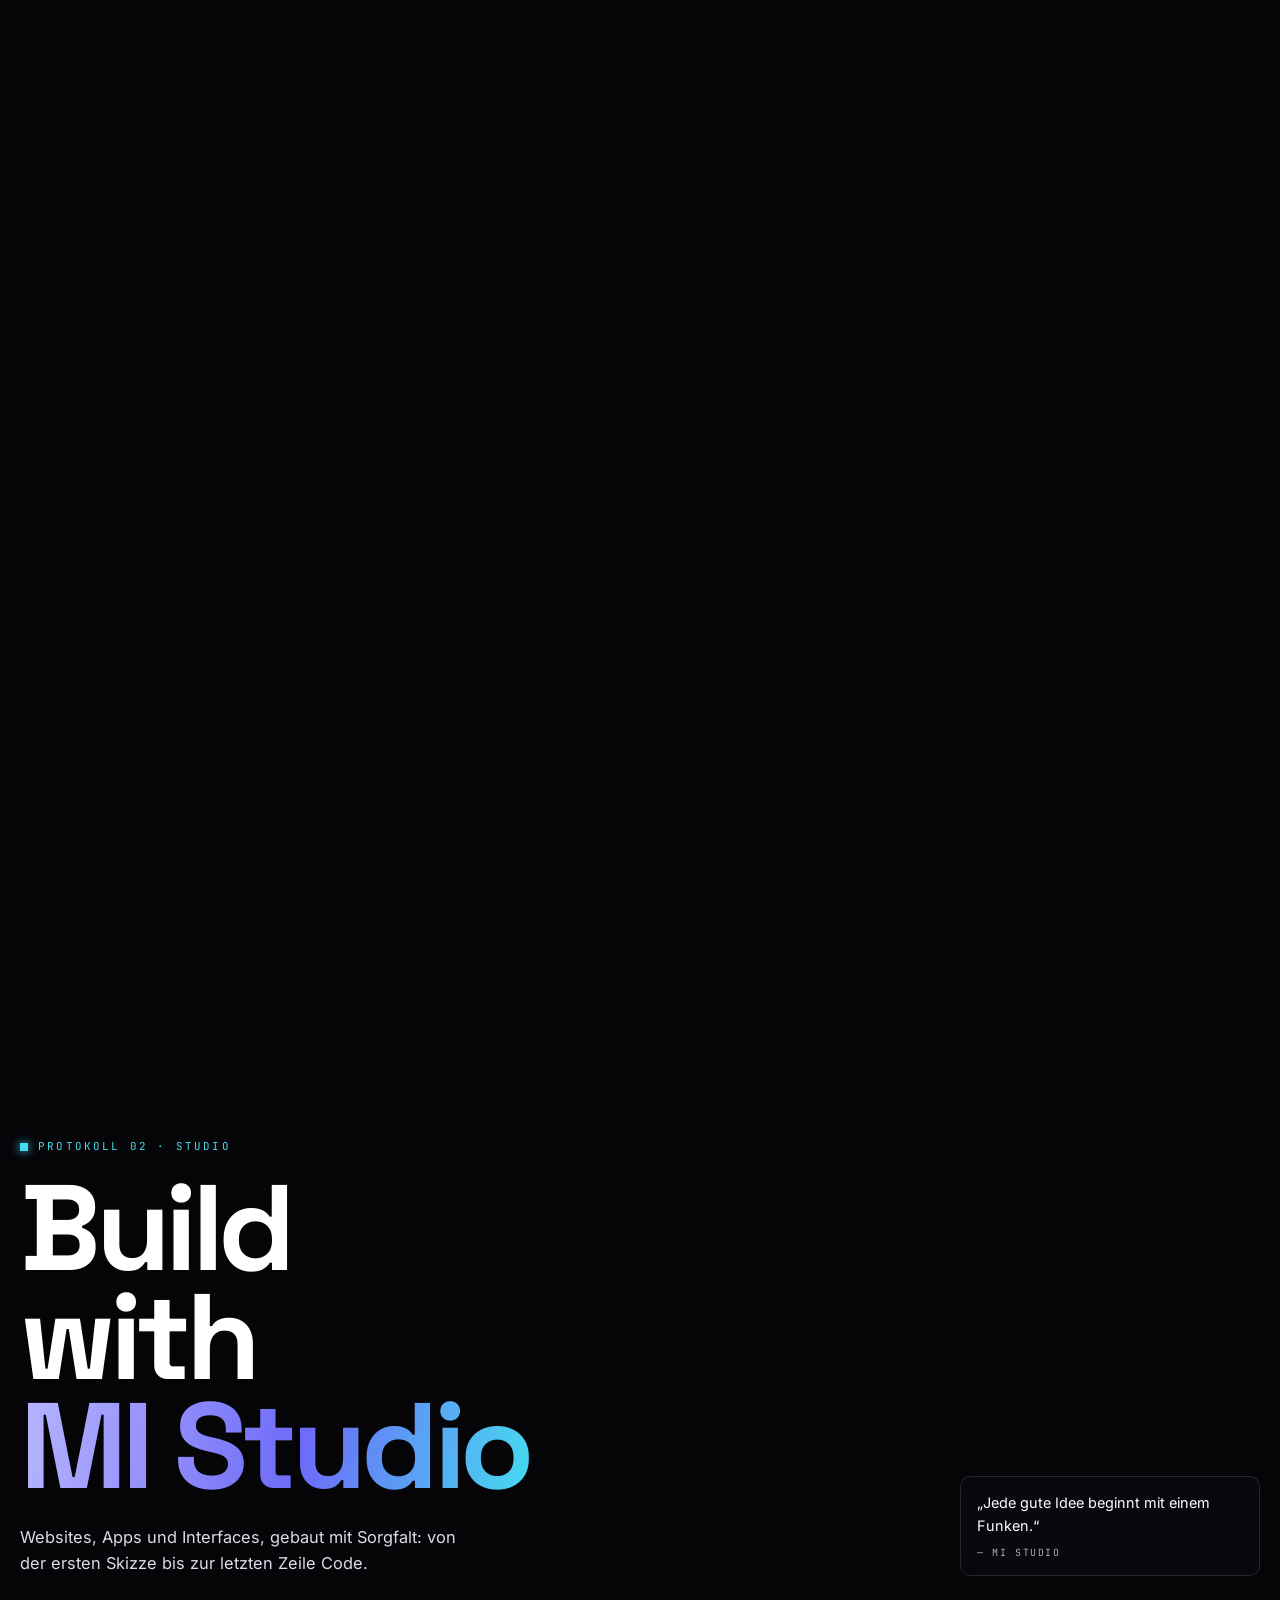
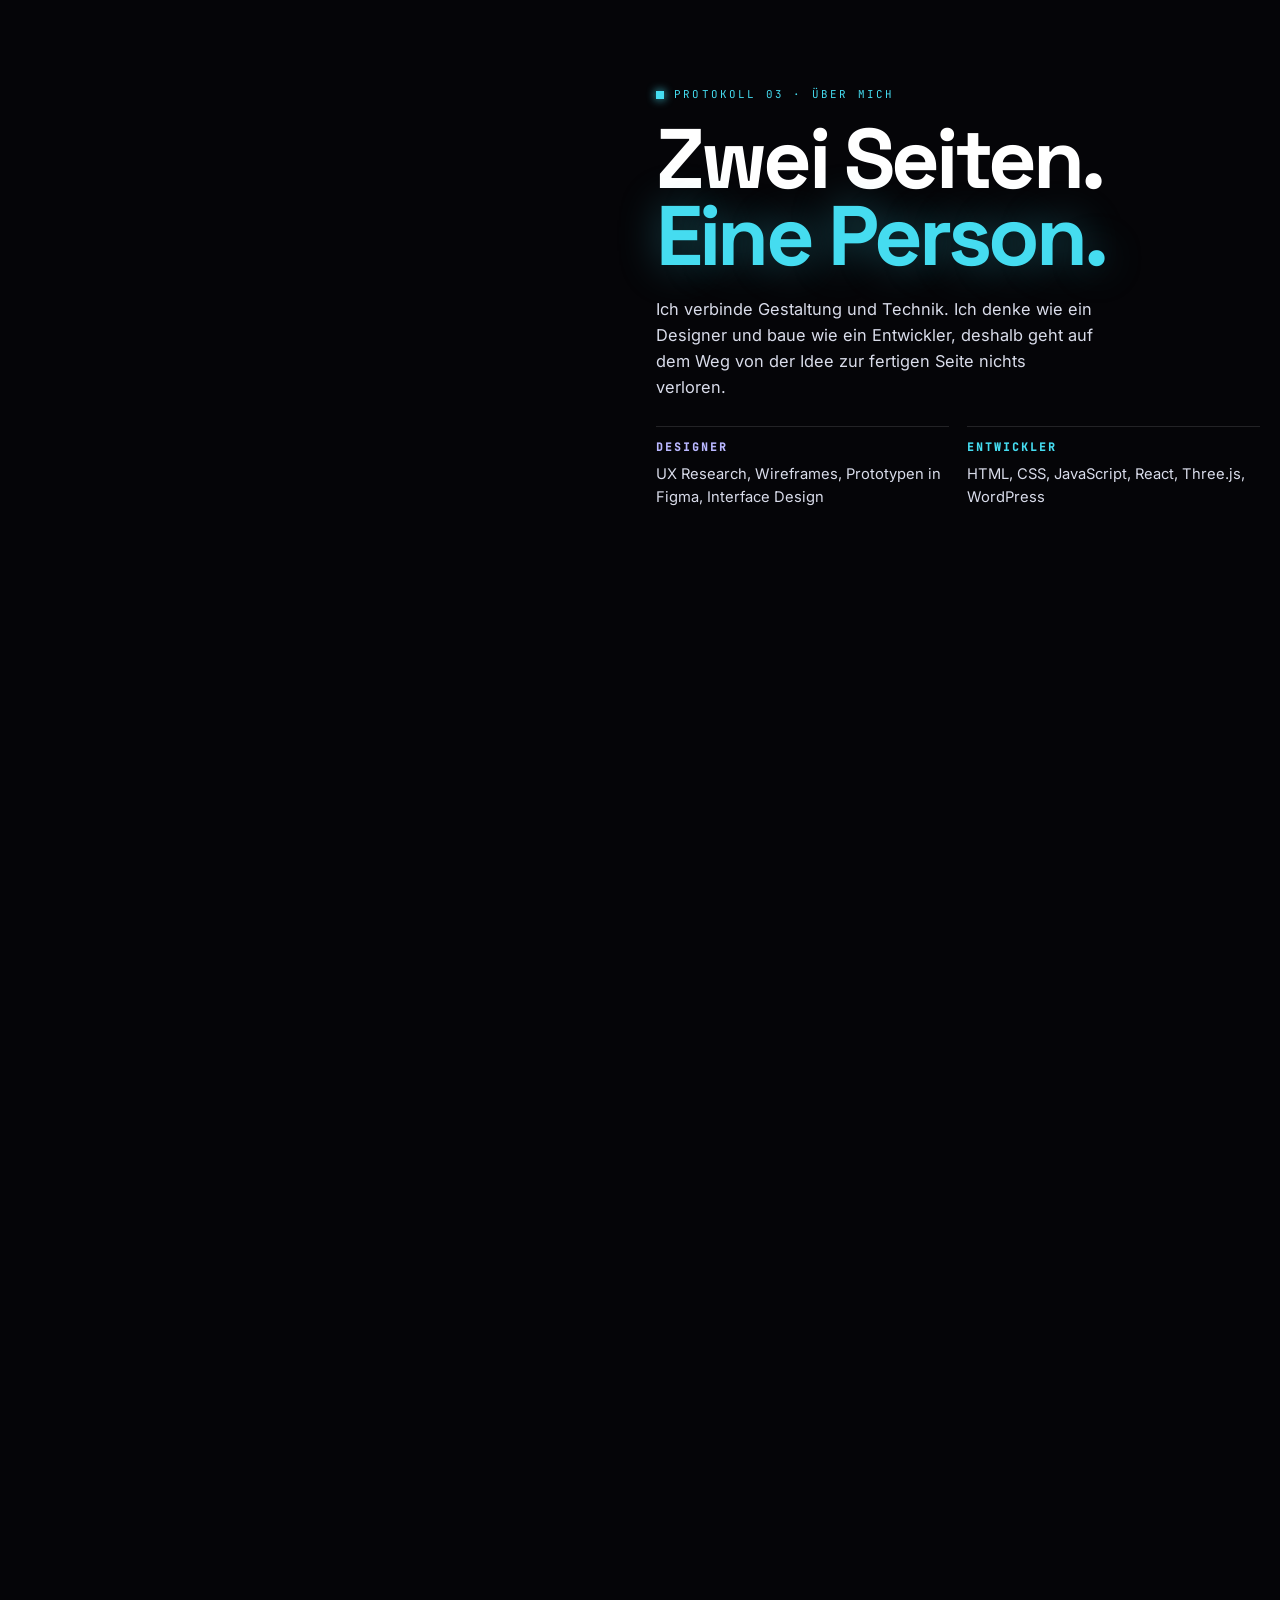
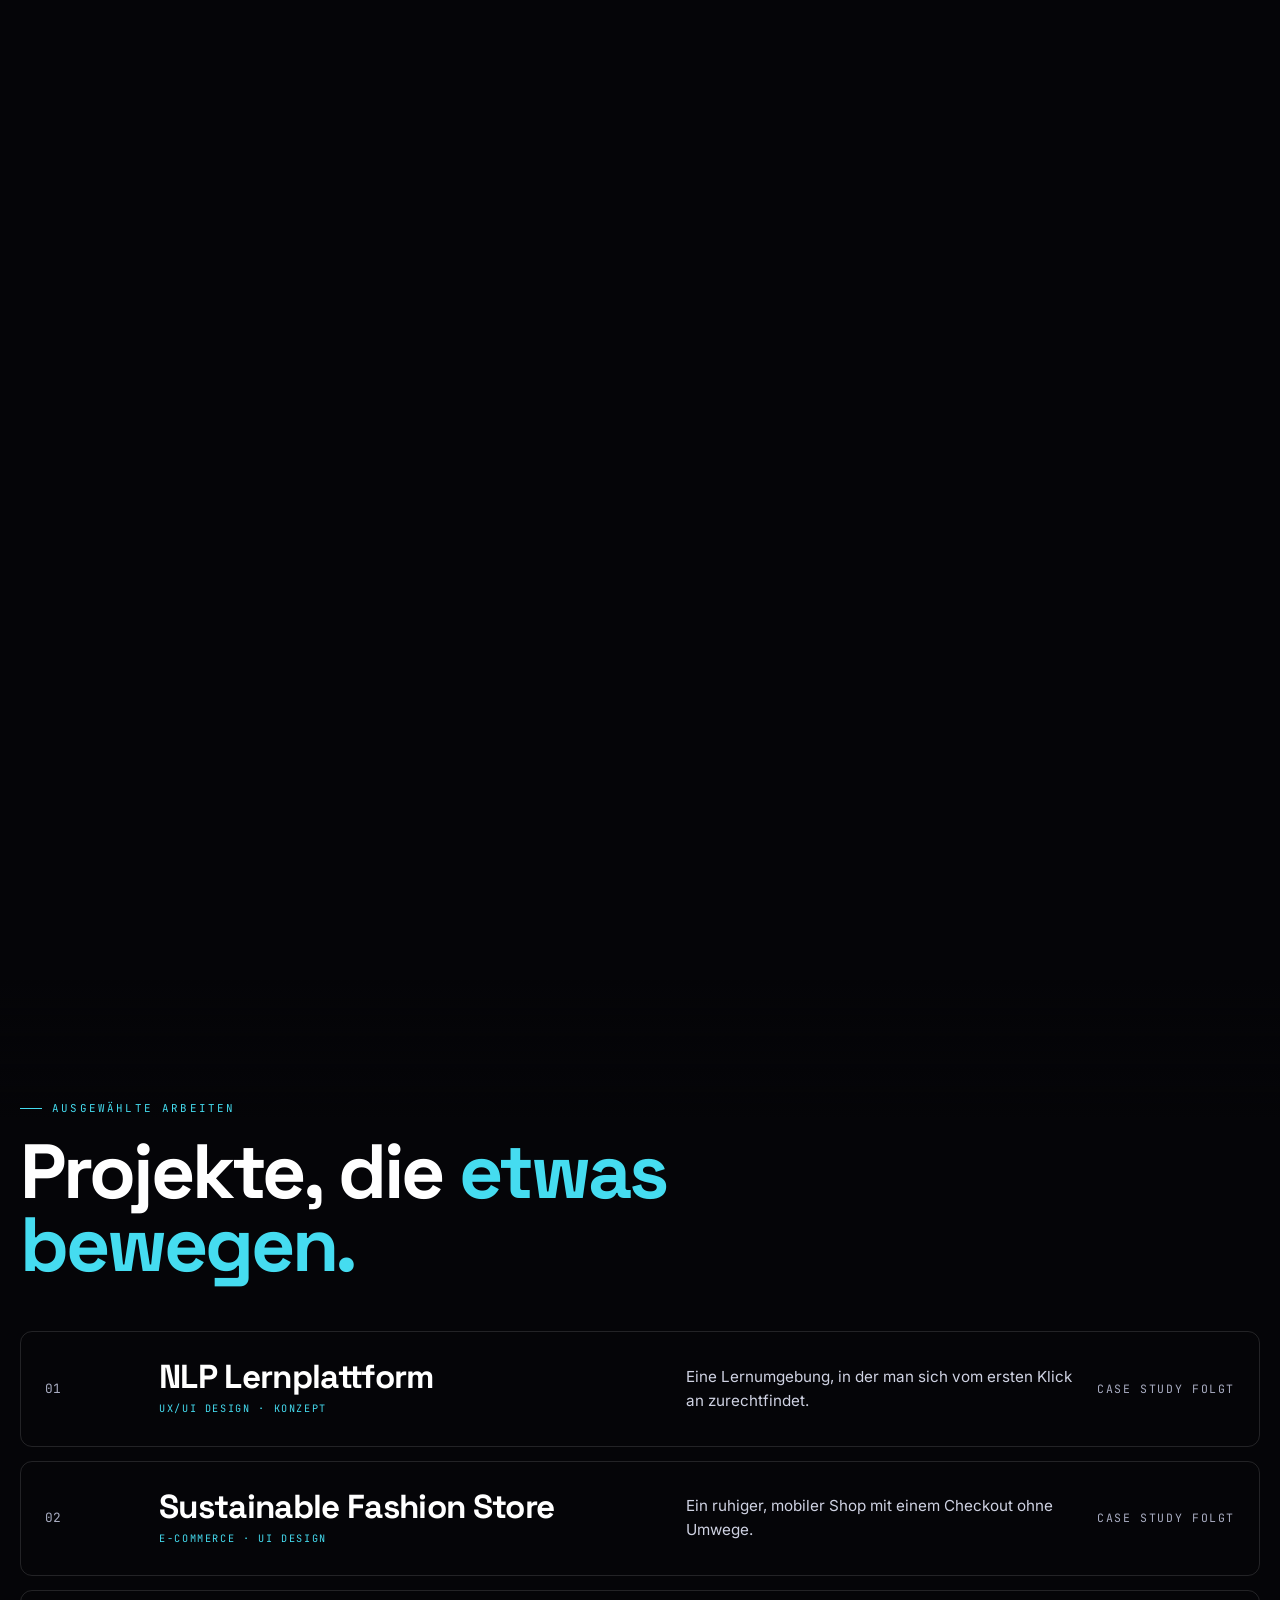
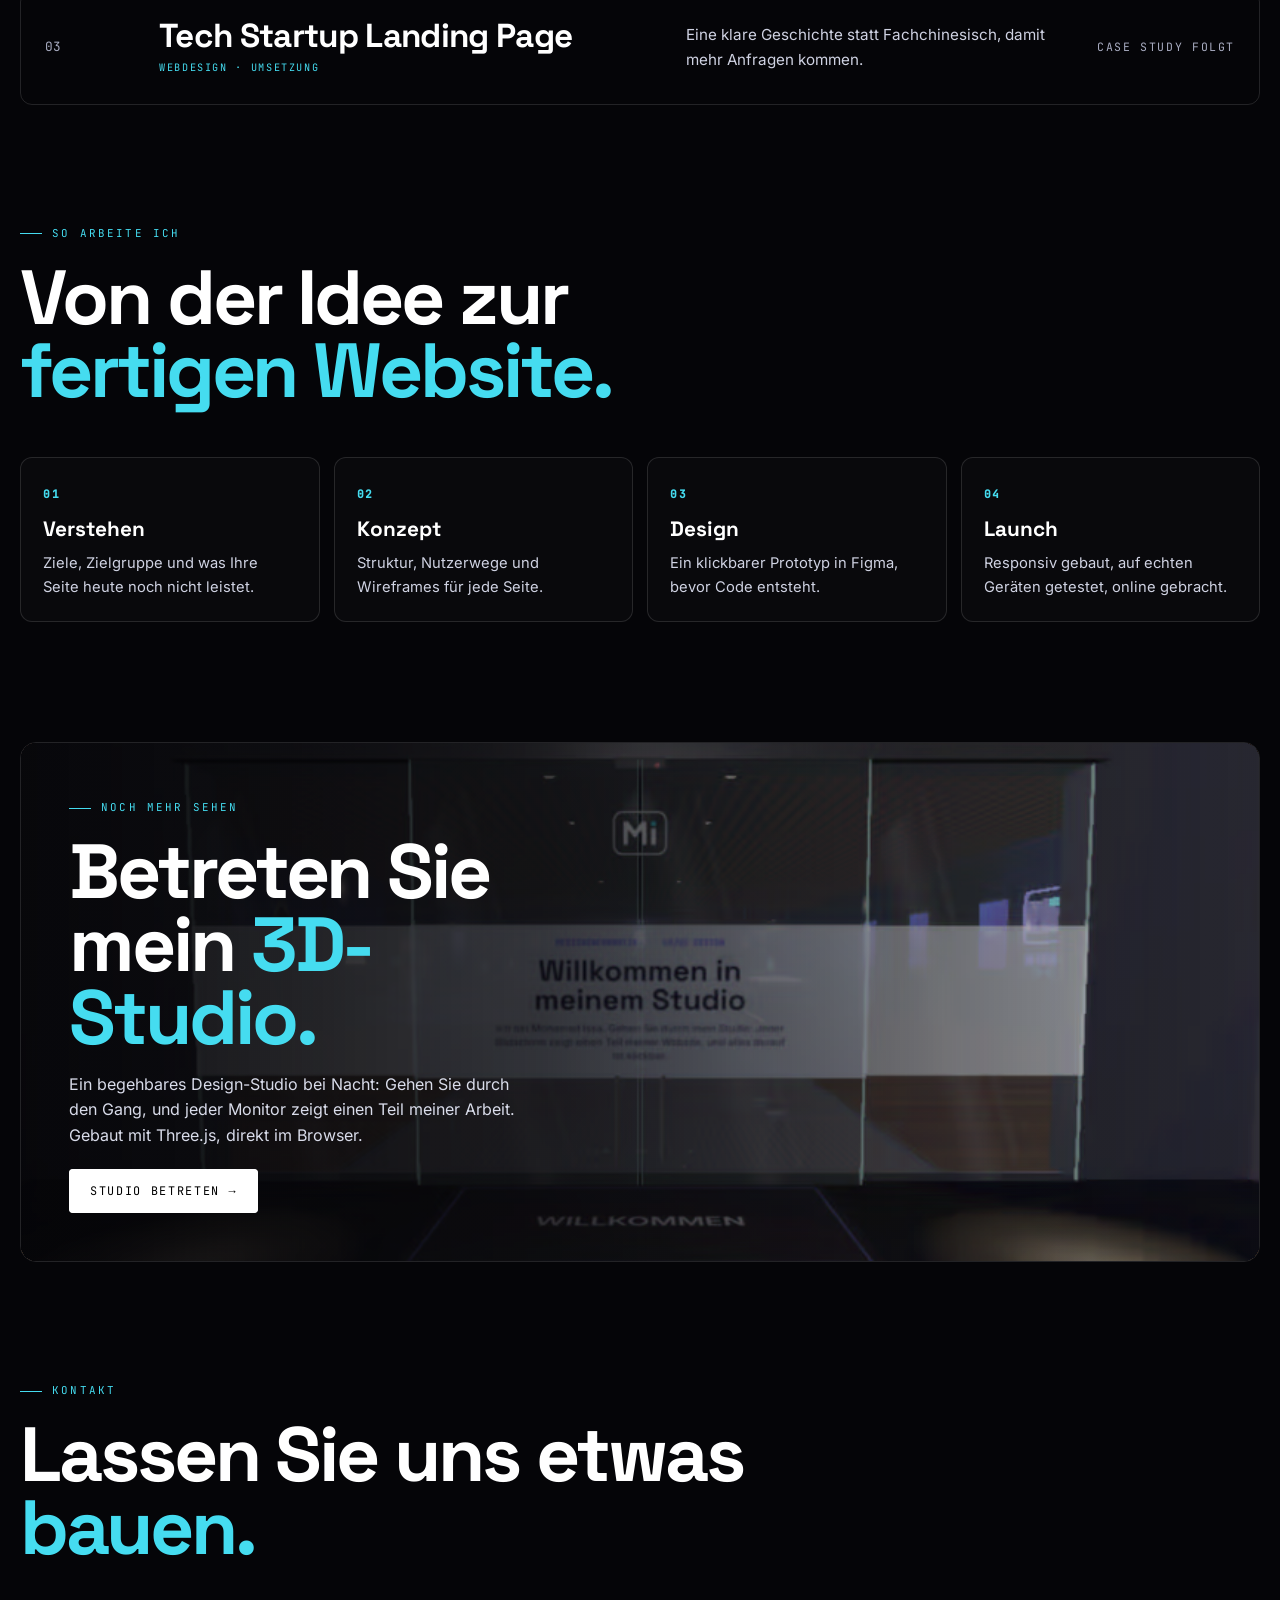
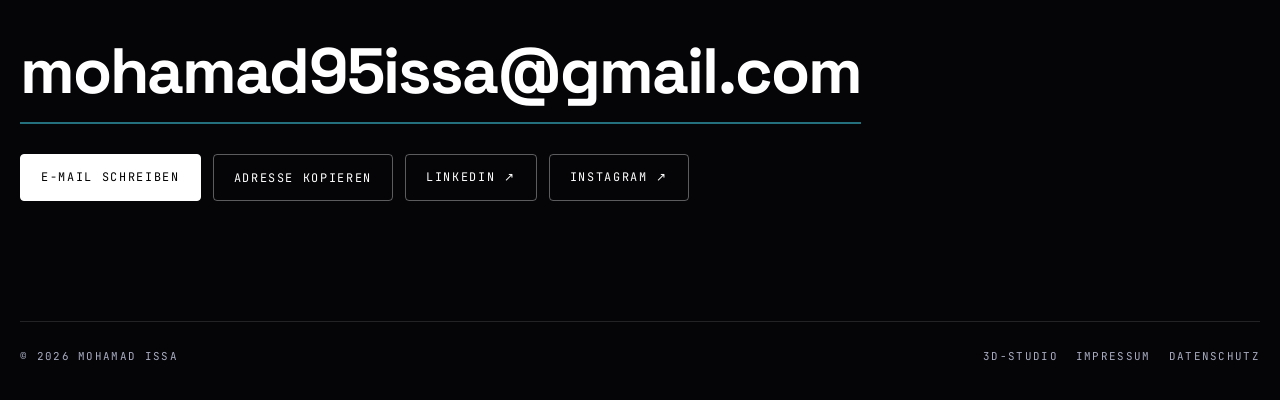
==== commit 18eed062: "neue ausblik" ====
--- a/index.html
+++ b/index.html
@@ -32,6 +32,12 @@
       "sameAs": ["https://linkedin.com/in/mohamad-issa-35660a3a6/", "https://instagram.com/mudy_iss/"]
     }
     </script>
+    <meta name="theme-color" content="#050508">
+    <meta name="color-scheme" content="dark">
+    <meta name="apple-mobile-web-app-title" content="MI Studio">
+    <meta name="apple-mobile-web-app-status-bar-style" content="black">
+    <link rel="apple-touch-icon" href="img/icons/apple-touch-icon.png">
+    <link rel="manifest" href="manifest.webmanifest">
     <link rel="icon" href="favicon.svg" type="image/svg+xml">
     <title>Mohamad Issa | Medieninformatik, UX/UI Design &amp; Webentwicklung</title>
     <link rel="stylesheet" href="fonts/fonts.css">
@@ -139,6 +145,8 @@
     <section class="block" id="studio" style="padding-top:0">
       <a class="studio-card" href="studio.html">
         <picture><source srcset="img/studio-preview.webp" type="image/webp"><img src="img/studio-preview.jpg" alt="Blick in das 3D-Studio von Mohamad Issa: ein nächtliches Büro mit Monitoren und dem leuchtenden MI-Logo" loading="lazy"></picture>
+        <!-- short silent loop of the studio; loads only when the card comes into view -->
+        <video class="studio-vid" muted loop playsinline preload="none" aria-hidden="true" tabindex="-1" data-src-mp4="img/studio-teaser.mp4" data-src-webm="img/studio-teaser.webm"></video>
         <div class="studio-txt">
           <div class="label">Noch mehr sehen</div>
           <h2 class="h2">Betreten Sie mein <span class="acc">3D-Studio.</span></h2>
--- a/cine.css
+++ b/cine.css
@@ -160,9 +160,11 @@
 /* teaser for the 3D studio */
 .studio-card{position:relative;display:block;min-height:520px;border-radius:16px;overflow:hidden;border:1px solid var(--line);text-decoration:none;color:var(--fg);isolation:isolate}
 .studio-card picture{display:contents}
-.studio-card img{position:absolute;inset:0;width:100%;height:100%;object-fit:cover;z-index:-2;transform:scale(1.02);transition:transform 1.2s cubic-bezier(.2,.7,.2,1)}
+.studio-card img,.studio-vid{position:absolute;inset:0;width:100%;height:100%;object-fit:cover;z-index:-2;transform:scale(1.02);transition:transform 1.2s cubic-bezier(.2,.7,.2,1)}
 .studio-card::before{content:"";position:absolute;inset:0;z-index:-1;background:linear-gradient(90deg,rgba(5,5,8,.94) 0%,rgba(5,5,8,.75) 42%,rgba(5,5,8,.15) 100%)}
-.studio-card:hover img{transform:scale(1.07)}
+.studio-card:hover img,.studio-card:hover .studio-vid{transform:scale(1.07)}
+.studio-vid{opacity:0;transition:opacity .8s ease,transform 1.2s cubic-bezier(.2,.7,.2,1)}
+.studio-vid.on{opacity:1}
 .studio-card:hover{border-color:rgba(69,220,240,.5)}
 .studio-txt{position:relative;max-width:560px;padding:56px 48px}
 .studio-txt .h2{margin-bottom:18px}
@@ -170,6 +172,7 @@
 @media (max-width:860px){
   .studio-card{min-height:0}
   .studio-card img{object-position:62% 75%}
+  .studio-vid{object-position:50% 60%}
   .studio-card::before{background:linear-gradient(180deg,rgba(5,5,8,.2) 0%,rgba(5,5,8,.92) 45%)}
   .studio-txt{padding:200px 22px 28px}
 }
@@ -191,3 +194,12 @@
 .skip{position:fixed;left:16px;top:-60px;z-index:200;background:#eef0fa;color:#050508;font-family:var(--mono);font-size:.74rem;letter-spacing:.14em;text-transform:uppercase;text-decoration:none;padding:12px 18px;border-radius:8px;transition:top .2s}
 .skip:focus{top:16px;outline:2px solid var(--cyan);outline-offset:3px}
 html.mi-solo .skip{display:none}
+
+/* smooth page change between the homepage and the studio (supported browsers fade, others jump as before) */
+@view-transition{navigation:auto}
+::view-transition-old(root){animation:mi-out .45s cubic-bezier(.4,0,.2,1) both}
+::view-transition-new(root){animation:mi-in .6s cubic-bezier(.2,.7,.2,1) both}
+@keyframes mi-out{to{opacity:0;transform:scale(1.04);filter:blur(6px)}}
+@keyframes mi-in{from{opacity:0}}
+@media (prefers-reduced-motion:reduce){::view-transition-old(root),::view-transition-new(root){animation:none}}
+html.leaving body{opacity:0;transform:scale(1.03);filter:blur(4px);transition:opacity .4s ease,transform .45s ease,filter .4s ease}
